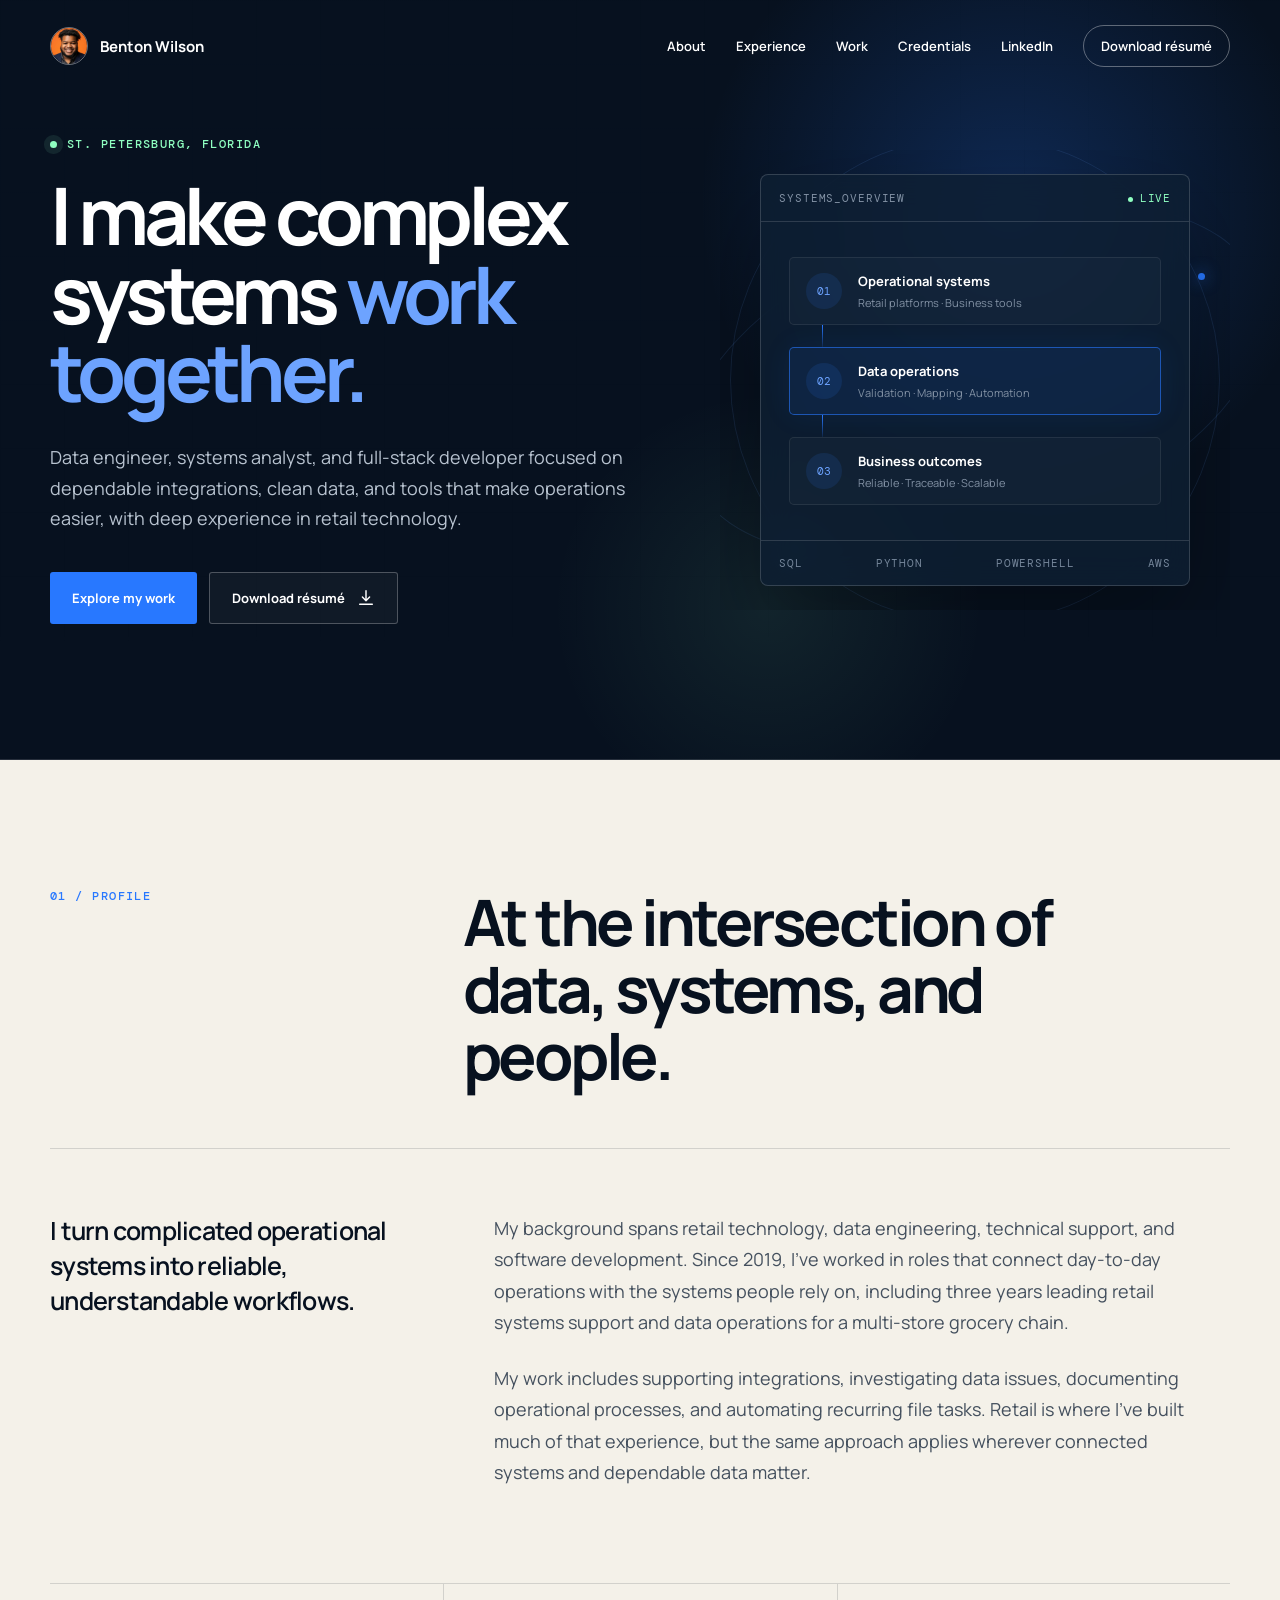
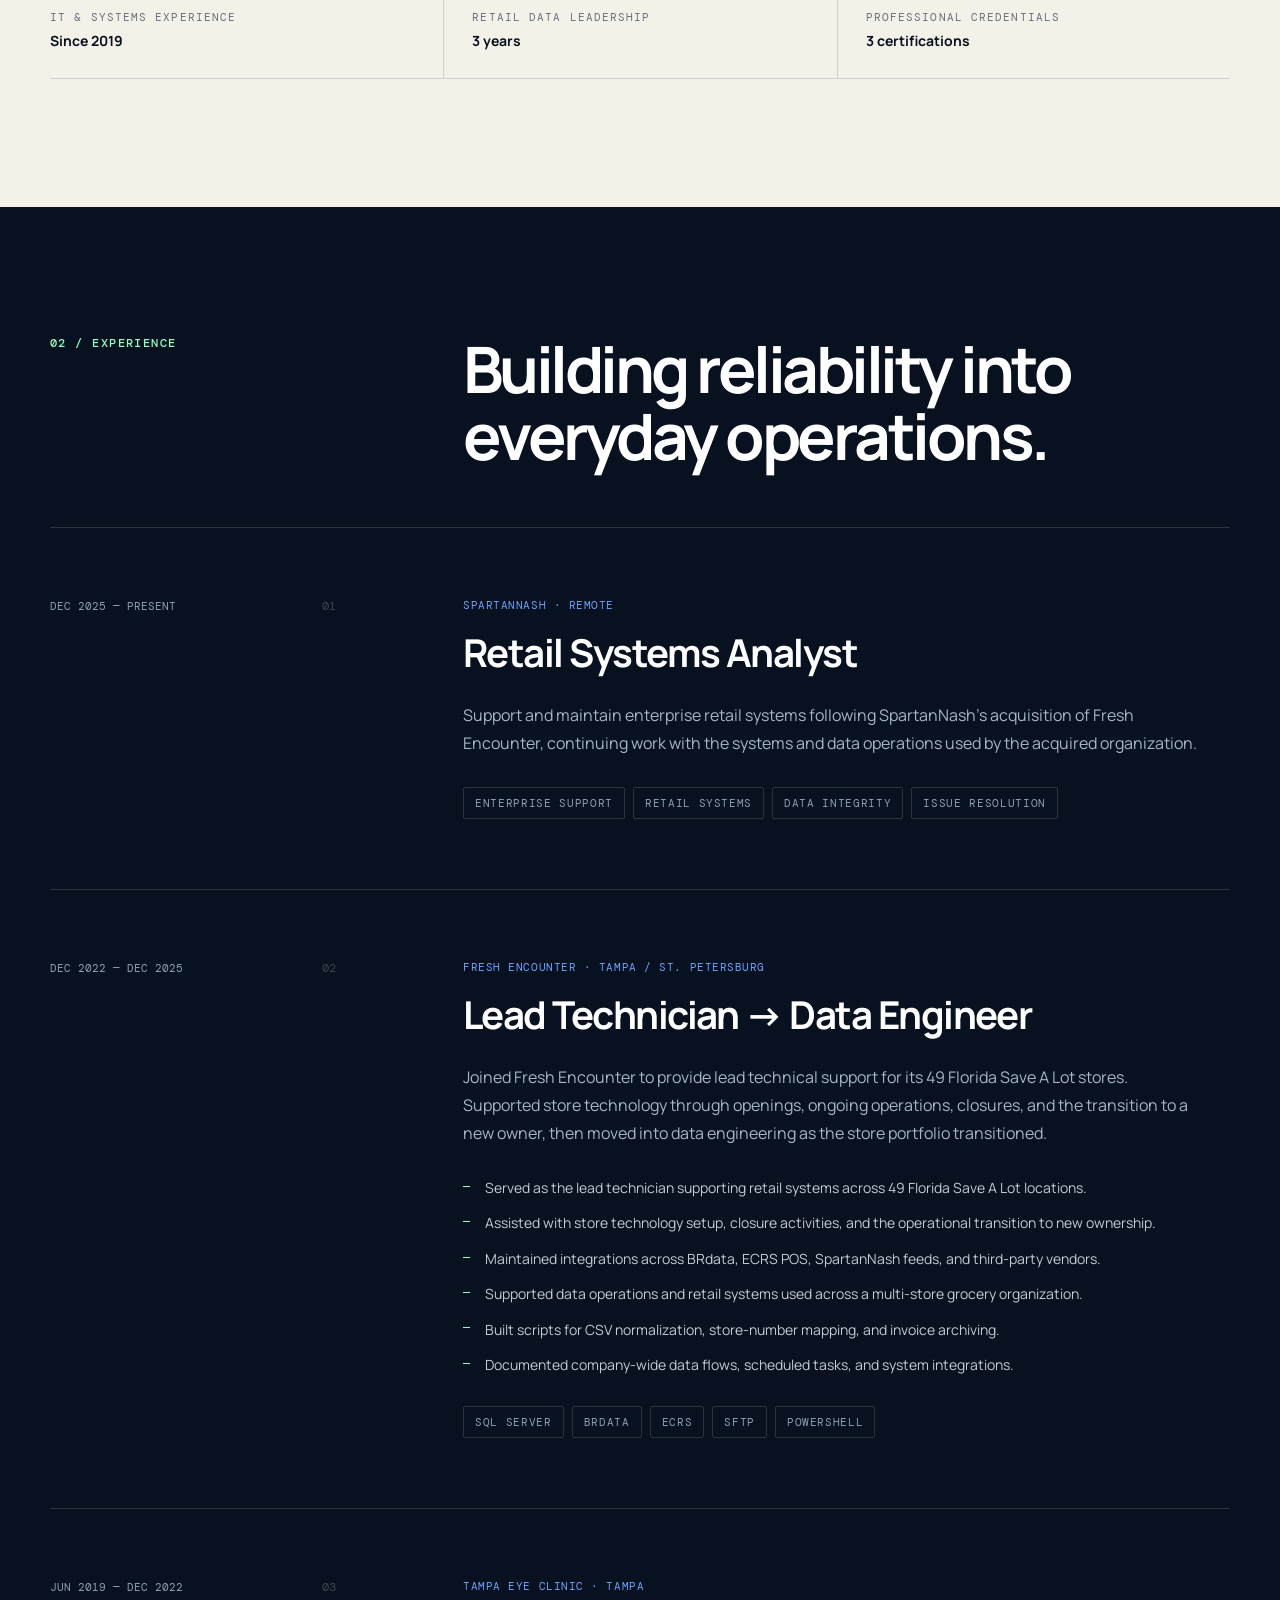
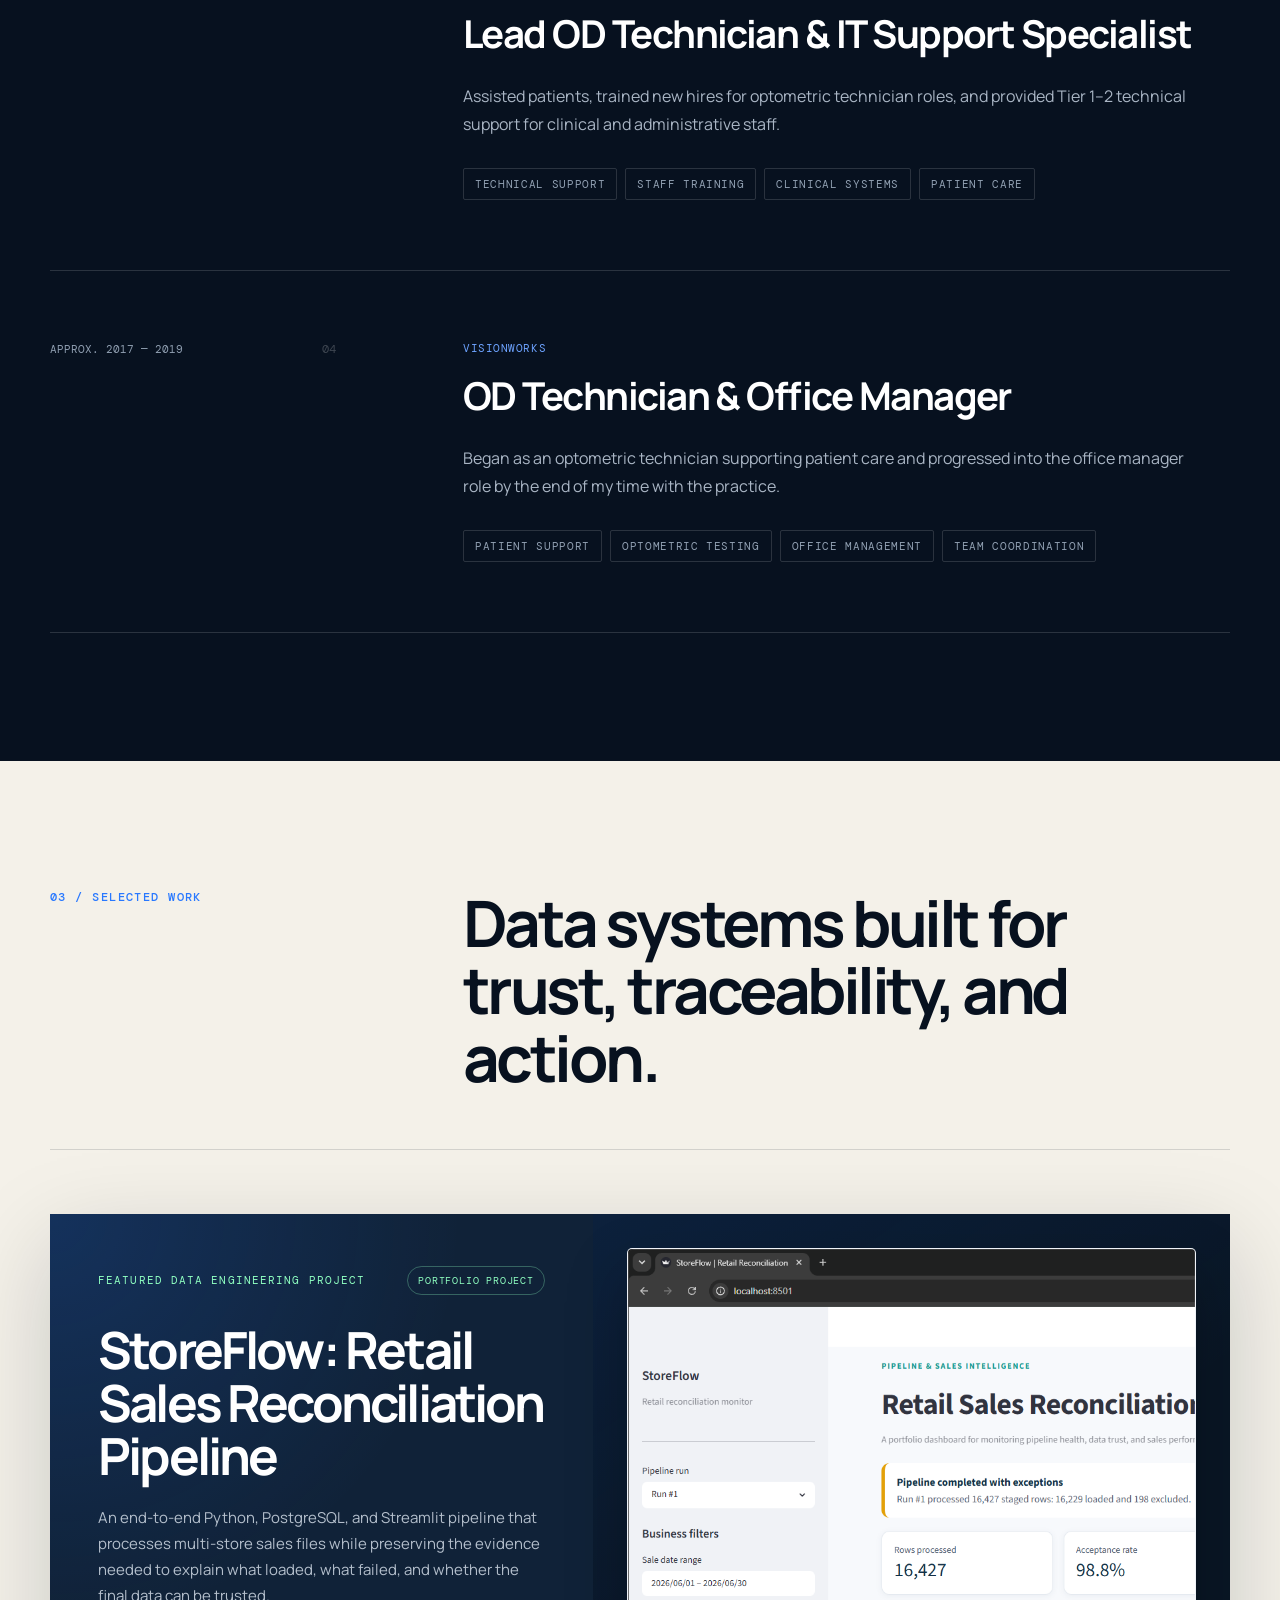
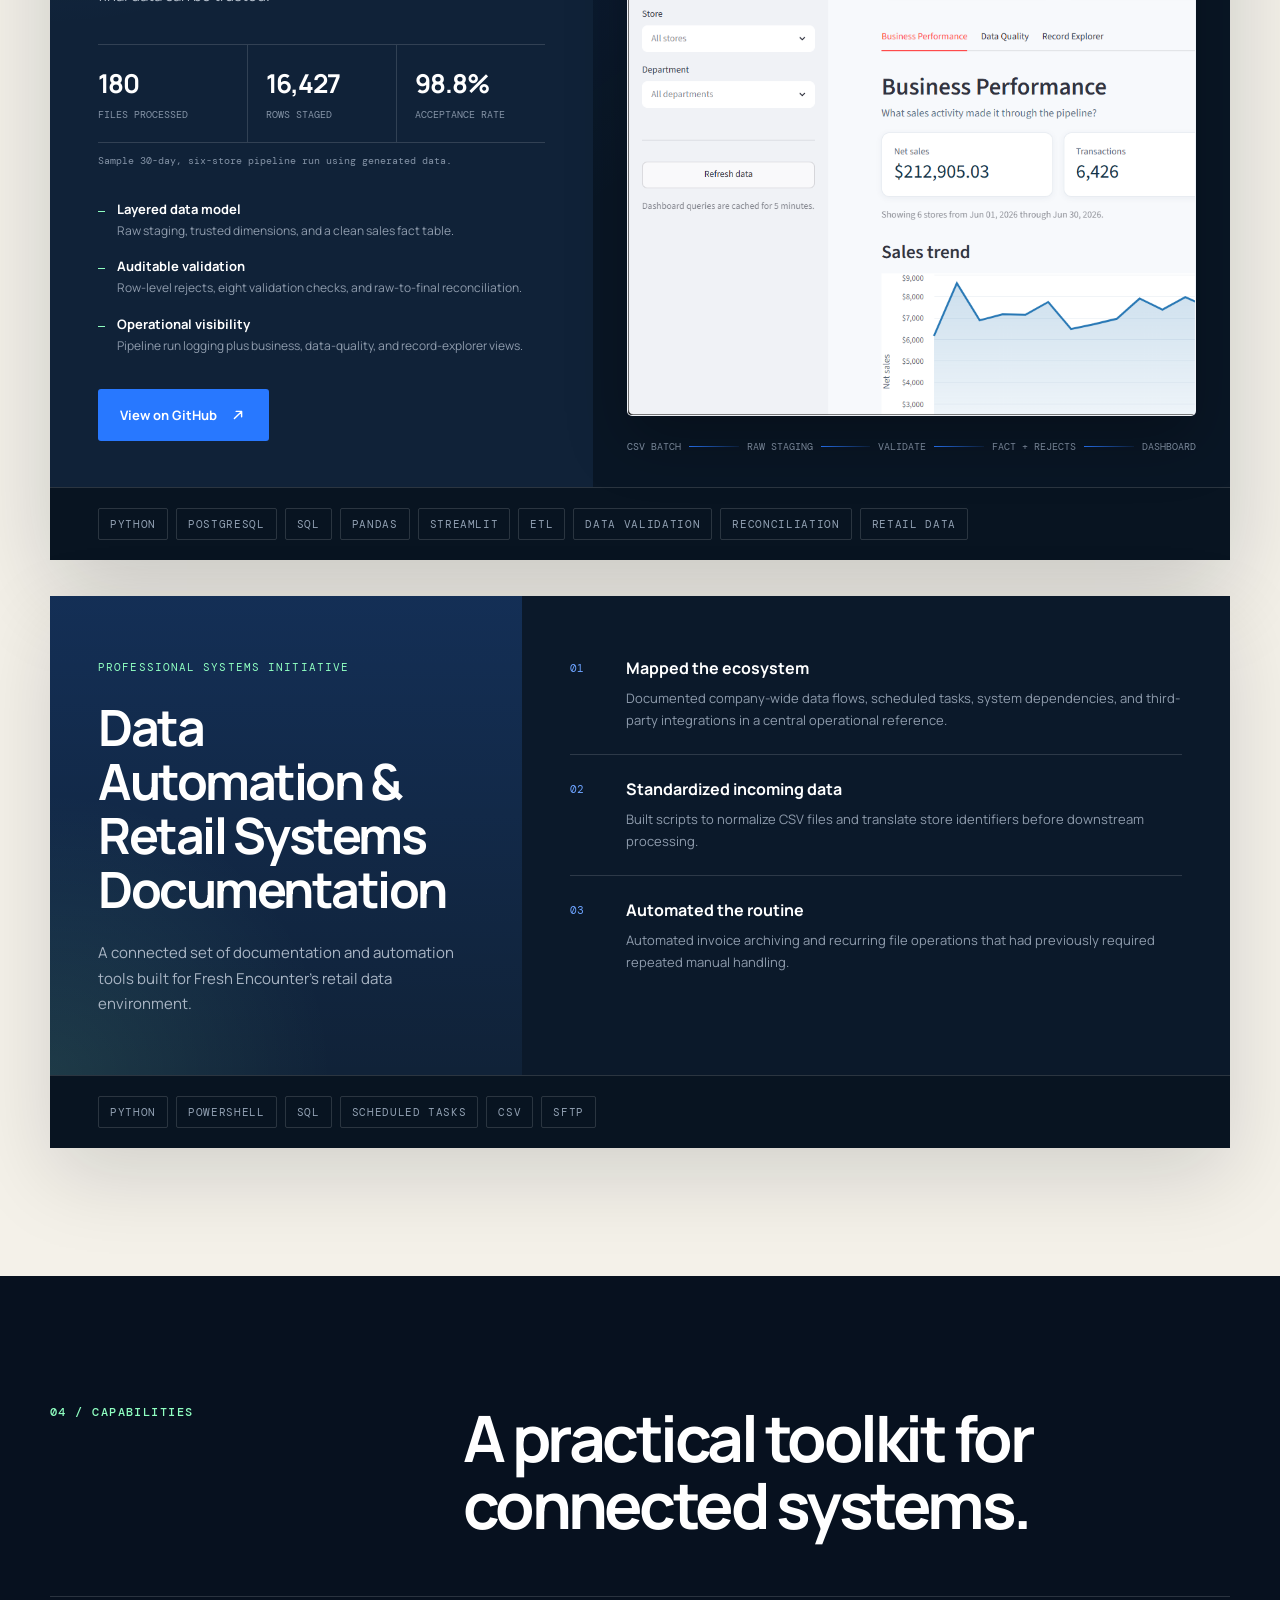
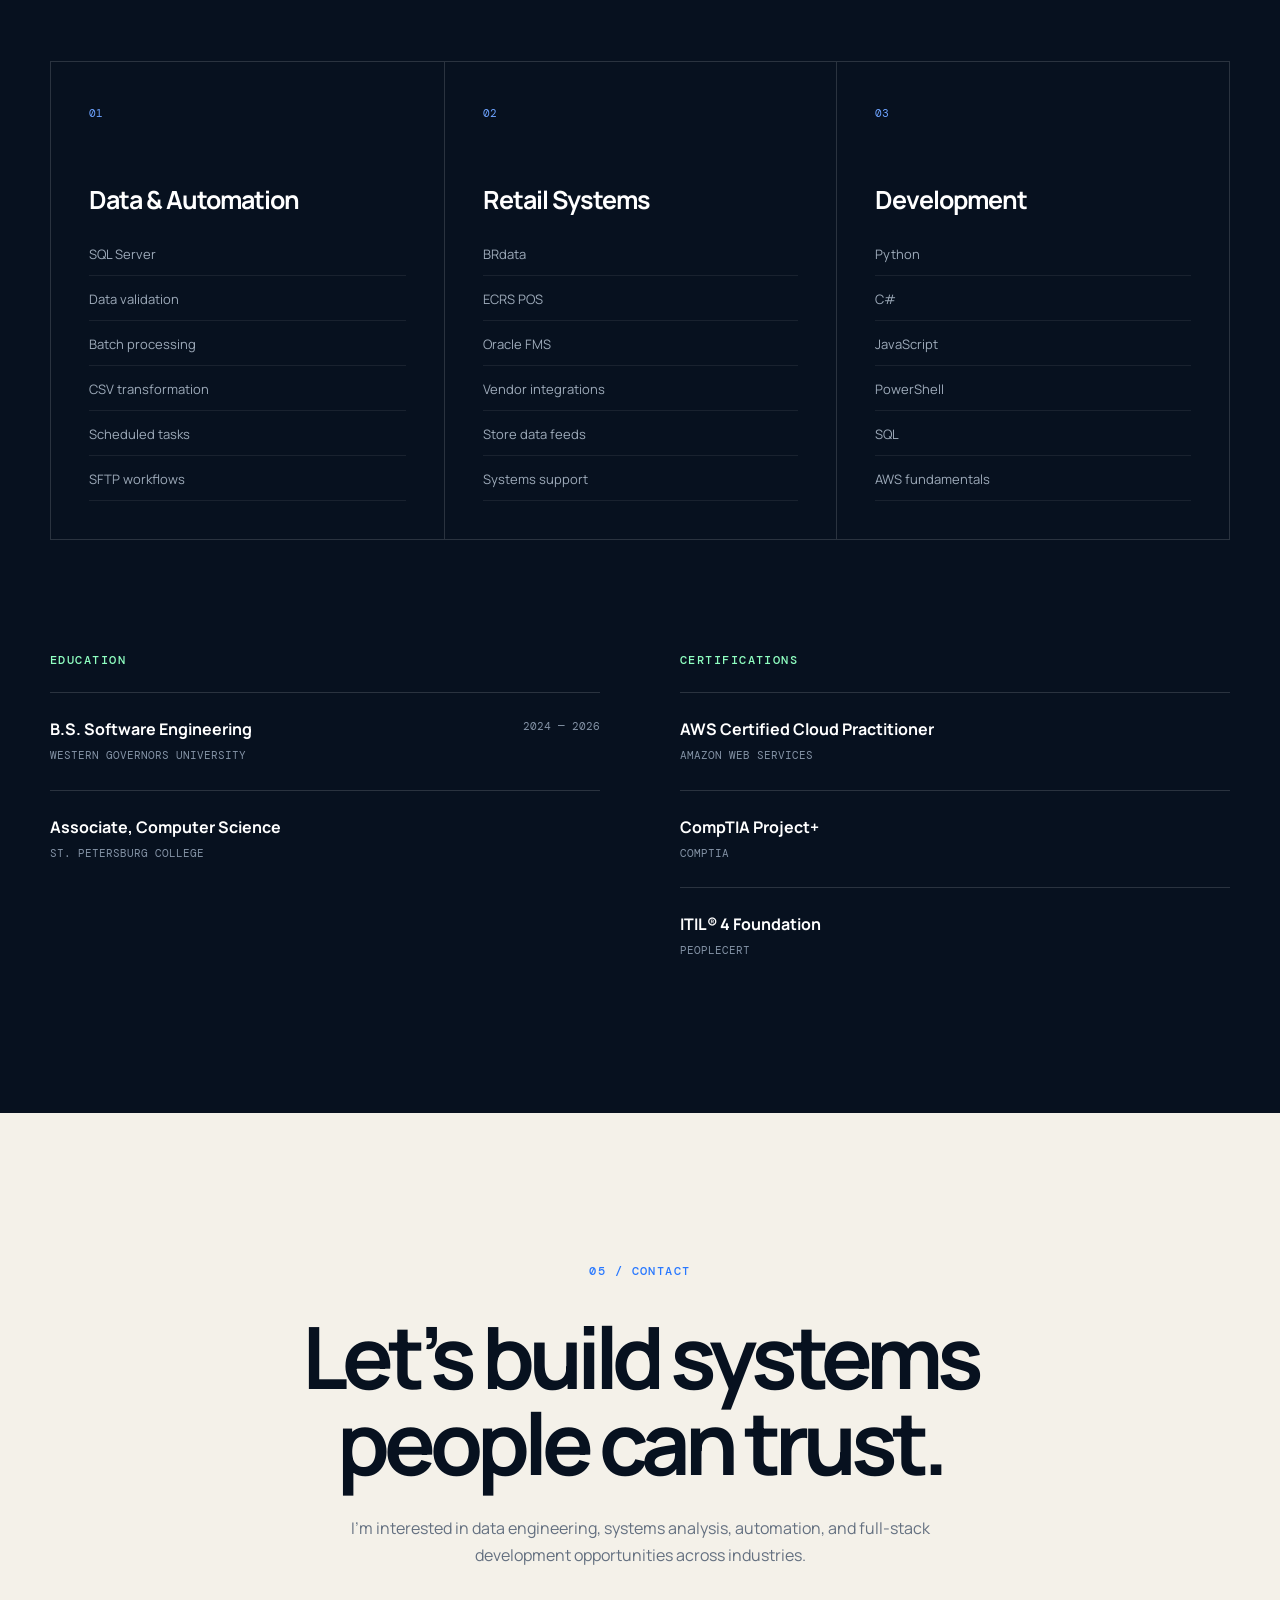
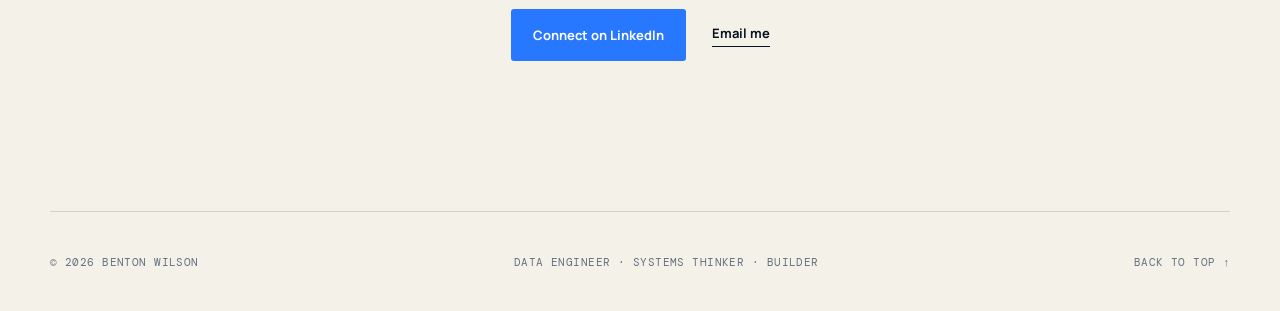
==== index.html @ f8eb8825 "Update professional experience details" ====
<!doctype html>
<html lang="en">
  <head>
    <meta charset="UTF-8" />
    <meta name="viewport" content="width=device-width, initial-scale=1.0" />
    <meta
      name="description"
      content="Benton Wilson is a data engineer, systems analyst, and full-stack developer who connects complex systems, data, and operations."
    />
    <meta name="author" content="Benton Wilson" />
    <meta name="robots" content="index, follow" />
    <meta name="theme-color" content="#07111f" />
    <meta property="og:type" content="website" />
    <meta property="og:locale" content="en_US" />
    <meta property="og:title" content="Benton Wilson | Data Engineer & Systems Analyst" />
    <meta
      property="og:description"
      content="Data engineer, systems analyst, and developer connecting complex systems, data, and operations."
    />
    <meta property="og:image" content="assets/benton-wilson-social-card.png" />
    <meta property="og:image:width" content="1200" />
    <meta property="og:image:height" content="630" />
    <meta property="og:image:alt" content="Benton Wilson, Data Engineer and Systems Analyst" />
    <meta name="twitter:card" content="summary_large_image" />
    <meta name="twitter:title" content="Benton Wilson | Data Engineer & Systems Analyst" />
    <meta
      name="twitter:description"
      content="I make complex systems work together through dependable integrations, clean data, and practical automation."
    />
    <meta name="twitter:image" content="assets/benton-wilson-social-card.png" />
    <title>Benton Wilson | Data Engineer & Systems Analyst</title>
    <link rel="icon" href="assets/favicon.svg" type="image/svg+xml" />
    <link rel="manifest" href="site.webmanifest" />
    <link rel="preconnect" href="https://fonts.googleapis.com" />
    <link rel="preconnect" href="https://fonts.gstatic.com" crossorigin />
    <link
      href="https://fonts.googleapis.com/css2?family=DM+Mono:wght@400;500&family=Manrope:wght@400;500;600;700;800&display=swap"
      rel="stylesheet"
    />
    <link rel="stylesheet" href="styles.css" />
    <script type="application/ld+json">
      {
        "@context": "https://schema.org",
        "@type": "Person",
        "name": "Benton Wilson",
        "jobTitle": "Data Engineer and Systems Analyst",
        "image": "assets/benton-wilson-profile.jpg",
        "address": {
          "@type": "PostalAddress",
          "addressLocality": "St. Petersburg",
          "addressRegion": "FL",
          "addressCountry": "US"
        },
        "alumniOf": [
          {
            "@type": "CollegeOrUniversity",
            "name": "Western Governors University"
          },
          {
            "@type": "CollegeOrUniversity",
            "name": "St. Petersburg College"
          }
        ],
        "sameAs": ["https://www.linkedin.com/in/benton-wilson/"],
        "knowsAbout": [
          "Data Engineering",
          "Systems Analysis",
          "SQL Server",
          "Python",
          "PowerShell",
          "Retail Systems",
          "Process Automation"
        ]
      }
    </script>
    <script src="script.js" defer></script>
  </head>
  <body>
    <a class="skip-link" href="#main-content">Skip to main content</a>
    <div class="page-grid" aria-hidden="true"></div>

    <header class="site-header">
      <div class="brand">
        <a
          class="profile-link"
          href="https://www.linkedin.com/in/benton-wilson/"
          target="_blank"
          rel="noopener noreferrer"
          aria-label="View Benton Wilson on LinkedIn"
        >
          <img
            class="brand-mark"
            src="assets/benton-wilson-profile.jpg"
            alt=""
            width="400"
            height="400"
          />
        </a>
        <a class="brand-name" href="#main-content">Benton Wilson</a>
      </div>

      <button class="menu-toggle" type="button" aria-expanded="false" aria-controls="primary-nav">
        <span class="sr-only">Toggle navigation</span>
        <span></span>
        <span></span>
      </button>

      <nav id="primary-nav" class="primary-nav" aria-label="Primary navigation">
        <a href="#about">About</a>
        <a href="#experience">Experience</a>
        <a href="#work">Work</a>
        <a href="#credentials">Credentials</a>
        <a
          href="https://www.linkedin.com/in/benton-wilson/"
          target="_blank"
          rel="noopener noreferrer"
        >
          LinkedIn
        </a>
        <a class="nav-cta" href="assets/Benton-Wilson-Resume-2026-clean.pdf" download>
          Download résumé
        </a>
      </nav>
    </header>

    <main id="main-content" tabindex="-1">
      <section class="hero section-shell">
        <div class="hero-copy reveal">
          <p class="eyebrow"><span class="status-dot"></span> St. Petersburg, Florida</p>
          <h1>I make complex systems <span>work together.</span></h1>
          <p class="hero-lead">
            Data engineer, systems analyst, and full-stack developer focused on dependable
            integrations, clean data, and tools that make operations easier, with deep
            experience in retail technology.
          </p>
          <div class="hero-actions">
            <a class="button button-primary" href="#experience">Explore my work</a>
            <a class="button button-secondary" href="assets/Benton-Wilson-Resume-2026-clean.pdf" download>
              <span>Download résumé</span>
              <svg viewBox="0 0 20 20" aria-hidden="true">
                <path d="M10 2v11m0 0 4-4m-4 4-4-4M3 17h14" />
              </svg>
            </a>
          </div>
        </div>

        <div class="hero-visual reveal" aria-label="A visual overview of Benton's work">
          <div class="system-card">
            <div class="system-card-header">
              <span>systems_overview</span>
              <span class="live-label">LIVE</span>
            </div>
            <div class="data-flow">
              <div class="flow-node">
                <span class="node-icon">01</span>
                <div>
                  <strong>Operational systems</strong>
                  <small>Retail platforms · Business tools</small>
                </div>
              </div>
              <span class="flow-line"></span>
              <div class="flow-node active">
                <span class="node-icon">02</span>
                <div>
                  <strong>Data operations</strong>
                  <small>Validation · Mapping · Automation</small>
                </div>
              </div>
              <span class="flow-line"></span>
              <div class="flow-node">
                <span class="node-icon">03</span>
                <div>
                  <strong>Business outcomes</strong>
                  <small>Reliable · Traceable · Scalable</small>
                </div>
              </div>
            </div>
            <div class="system-footer">
              <span>SQL</span><span>Python</span><span>PowerShell</span><span>AWS</span>
            </div>
          </div>
          <div class="orbit orbit-one"></div>
          <div class="orbit orbit-two"></div>
        </div>
      </section>

      <section id="about" class="about section-shell section-block">
        <div class="section-heading reveal">
          <p class="eyebrow">01 / Profile</p>
          <h2>At the intersection of data, systems, and people.</h2>
        </div>
        <div class="about-grid">
          <p class="about-lead reveal">
            I turn complicated operational systems into reliable, understandable workflows.
          </p>
          <div class="about-copy reveal">
            <p>
              My background spans retail technology, data engineering, technical support, and
              software development. Since 2019, I’ve worked in roles that connect day-to-day
              operations with the systems people rely on, including three years leading retail
              systems support and data operations for a multi-store grocery chain.
            </p>
            <p>
              My work includes supporting integrations, investigating data issues, documenting
              operational processes, and automating recurring file tasks. Retail is where I’ve
              built much of that experience, but the same approach applies wherever connected
              systems and dependable data matter.
            </p>
          </div>
        </div>
        <div class="profile-strip profile-metrics reveal" aria-label="Professional scope">
          <div><span>IT & systems experience</span><strong>Since 2019</strong></div>
          <div><span>Retail data leadership</span><strong>3 years</strong></div>
          <div><span>Professional credentials</span><strong>3 certifications</strong></div>
        </div>
      </section>

      <section id="experience" class="experience section-block">
        <div class="section-shell">
          <div class="section-heading reveal">
            <p class="eyebrow">02 / Experience</p>
            <h2>Building reliability into everyday operations.</h2>
          </div>

          <div class="timeline">
            <article class="timeline-item reveal">
              <div class="timeline-meta">
                <span class="timeline-date">Dec 2025 — Present</span>
                <span class="timeline-number">01</span>
              </div>
              <div class="timeline-content">
                <p class="company">SpartanNash · Remote</p>
                <h3>Retail Systems Analyst</h3>
                <p>
                  Support and maintain enterprise retail systems following SpartanNash’s
                  acquisition of Fresh Encounter, continuing work with the systems and data
                  operations used by the acquired organization.
                </p>
                <ul class="tag-list" aria-label="Role focus areas">
                  <li>Enterprise support</li>
                  <li>Retail systems</li>
                  <li>Data integrity</li>
                  <li>Issue resolution</li>
                </ul>
              </div>
            </article>

            <article class="timeline-item reveal">
              <div class="timeline-meta">
                <span class="timeline-date">Dec 2022 — Dec 2025</span>
                <span class="timeline-number">02</span>
              </div>
              <div class="timeline-content">
                <p class="company">Fresh Encounter · Tampa / St. Petersburg</p>
                <h3>Lead Technician → Data Engineer</h3>
                <p>
                  Joined Fresh Encounter to provide lead technical support for its 49
                  Florida Save A Lot stores. Supported store technology through openings,
                  ongoing operations, closures, and the transition to a new owner, then moved
                  into data engineering as the store portfolio transitioned.
                </p>
                <ul class="impact-list">
                  <li>Served as the lead technician supporting retail systems across 49 Florida Save A Lot locations.</li>
                  <li>Assisted with store technology setup, closure activities, and the operational transition to new ownership.</li>
                  <li>Maintained integrations across BRdata, ECRS POS, SpartanNash feeds, and third-party vendors.</li>
                  <li>Supported data operations and retail systems used across a multi-store grocery organization.</li>
                  <li>Built scripts for CSV normalization, store-number mapping, and invoice archiving.</li>
                  <li>Documented company-wide data flows, scheduled tasks, and system integrations.</li>
                </ul>
                <ul class="tag-list" aria-label="Role technologies">
                  <li>SQL Server</li>
                  <li>BRdata</li>
                  <li>ECRS</li>
                  <li>SFTP</li>
                  <li>PowerShell</li>
                </ul>
              </div>
            </article>

            <article class="timeline-item reveal">
              <div class="timeline-meta">
                <span class="timeline-date">Jun 2019 — Dec 2022</span>
                <span class="timeline-number">03</span>
              </div>
              <div class="timeline-content">
                <p class="company">Tampa Eye Clinic · Tampa</p>
                <h3>Lead OD Technician & IT Support Specialist</h3>
                <p>
                  Assisted patients, trained new hires for optometric technician roles, and
                  provided Tier 1–2 technical support for clinical and administrative staff.
                </p>
                <ul class="tag-list" aria-label="Role focus areas">
                  <li>Technical support</li>
                  <li>Staff training</li>
                  <li>Clinical systems</li>
                  <li>Patient care</li>
                </ul>
              </div>
            </article>

            <article class="timeline-item reveal">
              <div class="timeline-meta">
                <span class="timeline-date">Approx. 2017 — 2019</span>
                <span class="timeline-number">04</span>
              </div>
              <div class="timeline-content">
                <p class="company">Visionworks</p>
                <h3>OD Technician & Office Manager</h3>
                <p>
                  Began as an optometric technician supporting patient care and progressed into
                  the office manager role by the end of my time with the practice.
                </p>
                <ul class="tag-list" aria-label="Role focus areas">
                  <li>Patient support</li>
                  <li>Optometric testing</li>
                  <li>Office management</li>
                  <li>Team coordination</li>
                </ul>
              </div>
            </article>
          </div>
        </div>
      </section>

      <section id="work" class="work section-shell section-block">
        <div class="section-heading reveal">
          <p class="eyebrow">03 / Selected Work</p>
          <h2>Data systems built for trust, traceability, and action.</h2>
        </div>

        <article class="featured-project reveal">
          <div class="featured-project-copy">
            <div class="project-label-row">
              <span class="project-kicker">Featured data engineering project</span>
              <span class="project-status">Portfolio project</span>
            </div>
            <h3>StoreFlow: Retail Sales Reconciliation Pipeline</h3>
            <p class="featured-project-lead">
              An end-to-end Python, PostgreSQL, and Streamlit pipeline that processes
              multi-store sales files while preserving the evidence needed to explain what
              loaded, what failed, and whether the final data can be trusted.
            </p>

            <div class="project-metrics" aria-label="StoreFlow sample 30-day pipeline run">
              <div>
                <strong>180</strong>
                <span>Files processed</span>
              </div>
              <div>
                <strong>16,427</strong>
                <span>Rows staged</span>
              </div>
              <div>
                <strong>98.8%</strong>
                <span>Acceptance rate</span>
              </div>
            </div>
            <p class="metric-note">Sample 30-day, six-store pipeline run using generated data.</p>

            <ul class="featured-project-points">
              <li>
                <strong>Layered data model</strong>
                <span>Raw staging, trusted dimensions, and a clean sales fact table.</span>
              </li>
              <li>
                <strong>Auditable validation</strong>
                <span>Row-level rejects, eight validation checks, and raw-to-final reconciliation.</span>
              </li>
              <li>
                <strong>Operational visibility</strong>
                <span>Pipeline run logging plus business, data-quality, and record-explorer views.</span>
              </li>
            </ul>

            <div class="project-actions">
              <a
                class="button button-primary"
                href="https://github.com/byntobox/storeflow-retail-reconciliation"
                target="_blank"
                rel="noopener noreferrer"
              >
                View on GitHub
                <svg viewBox="0 0 20 20" aria-hidden="true">
                  <path d="M6 14 14 6m0 0H8m6 0v6" />
                </svg>
              </a>
            </div>
          </div>

          <div class="featured-project-visual">
            <a
              class="project-image-link"
              href="https://github.com/byntobox/storeflow-retail-reconciliation"
              target="_blank"
              rel="noopener noreferrer"
              aria-label="View the StoreFlow project repository on GitHub"
            >
              <img
                src="assets/storeflow-dashboard-overview.png"
                alt="StoreFlow dashboard showing pipeline status, processed rows, acceptance rate, validation checks, and business performance"
                width="1550"
                height="1152"
                loading="lazy"
              />
            </a>
            <div class="pipeline-flow" aria-label="StoreFlow pipeline architecture">
              <span>CSV batch</span>
              <i aria-hidden="true"></i>
              <span>Raw staging</span>
              <i aria-hidden="true"></i>
              <span>Validate</span>
              <i aria-hidden="true"></i>
              <span>Fact + rejects</span>
              <i aria-hidden="true"></i>
              <span>Dashboard</span>
            </div>
          </div>

          <div class="project-stack featured-project-stack" aria-label="StoreFlow technologies">
            <span>Python</span>
            <span>PostgreSQL</span>
            <span>SQL</span>
            <span>pandas</span>
            <span>Streamlit</span>
            <span>ETL</span>
            <span>Data Validation</span>
            <span>Reconciliation</span>
            <span>Retail Data</span>
          </div>
        </article>

        <article class="project-card reveal">
          <div class="project-intro">
            <span class="project-kicker">Professional systems initiative</span>
            <h3>Data Automation & Retail Systems Documentation</h3>
            <p>
              A connected set of documentation and automation tools built for Fresh Encounter’s
              retail data environment.
            </p>
          </div>
          <div class="project-details">
            <div class="project-detail">
              <span>01</span>
              <div>
                <h4>Mapped the ecosystem</h4>
                <p>
                  Documented company-wide data flows, scheduled tasks, system dependencies, and
                  third-party integrations in a central operational reference.
                </p>
              </div>
            </div>
            <div class="project-detail">
              <span>02</span>
              <div>
                <h4>Standardized incoming data</h4>
                <p>
                  Built scripts to normalize CSV files and translate store identifiers before
                  downstream processing.
                </p>
              </div>
            </div>
            <div class="project-detail">
              <span>03</span>
              <div>
                <h4>Automated the routine</h4>
                <p>
                  Automated invoice archiving and recurring file operations that had previously
                  required repeated manual handling.
                </p>
              </div>
            </div>
          </div>
          <div class="project-stack">
            <span>Python</span>
            <span>PowerShell</span>
            <span>SQL</span>
            <span>Scheduled Tasks</span>
            <span>CSV</span>
            <span>SFTP</span>
          </div>
        </article>
      </section>

      <section id="credentials" class="credentials section-block">
        <div class="section-shell">
          <div class="section-heading reveal">
            <p class="eyebrow">04 / Capabilities</p>
            <h2>A practical toolkit for connected systems.</h2>
          </div>

          <div class="skill-grid">
            <article class="skill-card reveal">
              <span class="skill-index">01</span>
              <h3>Data & Automation</h3>
              <ul>
                <li>SQL Server</li>
                <li>Data validation</li>
                <li>Batch processing</li>
                <li>CSV transformation</li>
                <li>Scheduled tasks</li>
                <li>SFTP workflows</li>
              </ul>
            </article>
            <article class="skill-card reveal">
              <span class="skill-index">02</span>
              <h3>Retail Systems</h3>
              <ul>
                <li>BRdata</li>
                <li>ECRS POS</li>
                <li>Oracle FMS</li>
                <li>Vendor integrations</li>
                <li>Store data feeds</li>
                <li>Systems support</li>
              </ul>
            </article>
            <article class="skill-card reveal">
              <span class="skill-index">03</span>
              <h3>Development</h3>
              <ul>
                <li>Python</li>
                <li>C#</li>
                <li>JavaScript</li>
                <li>PowerShell</li>
                <li>SQL</li>
                <li>AWS fundamentals</li>
              </ul>
            </article>
          </div>

          <div class="education-cert-grid">
            <div class="credential-group reveal">
              <p class="eyebrow">Education</p>
              <article class="credential-row">
                <div>
                  <h3>B.S. Software Engineering</h3>
                  <p>Western Governors University</p>
                </div>
                <span>2024 — 2026</span>
              </article>
              <article class="credential-row">
                <div>
                  <h3>Associate, Computer Science</h3>
                  <p>St. Petersburg College</p>
                </div>
              </article>
            </div>

            <div class="credential-group reveal">
              <p class="eyebrow">Certifications</p>
              <article class="credential-row">
                <div><h3>AWS Certified Cloud Practitioner</h3><p>Amazon Web Services</p></div>
              </article>
              <article class="credential-row">
                <div><h3>CompTIA Project+</h3><p>CompTIA</p></div>
              </article>
              <article class="credential-row">
                <div><h3>ITIL® 4 Foundation</h3><p>PeopleCert</p></div>
              </article>
            </div>
          </div>
        </div>
      </section>

      <section id="contact" class="contact section-shell section-block reveal">
        <p class="eyebrow">05 / Contact</p>
        <h2>Let’s build systems people can trust.</h2>
        <p>
          I’m interested in data engineering, systems analysis, automation, and full-stack
          development opportunities across industries.
        </p>
        <div class="contact-actions">
          <a
            class="button button-primary"
            href="https://www.linkedin.com/in/benton-wilson/"
            target="_blank"
            rel="noopener noreferrer"
          >
            Connect on LinkedIn
          </a>
          <a class="text-link" id="contact-email" href="#contact" rel="nofollow">Email me</a>
        </div>
      </section>
    </main>

    <footer class="site-footer section-shell">
      <p>© <span id="year"></span> Benton Wilson</p>
      <p>Data engineer · Systems thinker · Builder</p>
      <a href="#main-content">Back to top ↑</a>
    </footer>
  </body>
</html>
---- styles.css ----
:root {
  --ink: #07111f;
  --ink-soft: #102238;
  --paper: #f4f1e9;
  --paper-deep: #e9e4d9;
  --blue: #2878ff;
  --blue-light: #6da3ff;
  --mint: #8fffc1;
  --white: #ffffff;
  --muted: #647080;
  --line: rgba(7, 17, 31, 0.14);
  --line-dark: rgba(255, 255, 255, 0.14);
  --font-sans: "Manrope", Arial, sans-serif;
  --font-mono: "DM Mono", Consolas, monospace;
  --max-width: 1180px;
}

* {
  box-sizing: border-box;
}

html {
  scroll-behavior: smooth;
  scroll-padding-top: 24px;
}

body {
  margin: 0;
  overflow-x: clip;
  color: var(--ink);
  background: var(--paper);
  font-family: var(--font-sans);
  -webkit-font-smoothing: antialiased;
}

body.menu-open {
  overflow: hidden;
}

a {
  color: inherit;
  text-decoration: none;
}

button,
a {
  -webkit-tap-highlight-color: transparent;
}

:focus-visible {
  outline: 3px solid var(--mint);
  outline-offset: 4px;
}

.skip-link {
  position: fixed;
  top: 12px;
  left: 12px;
  z-index: 100;
  padding: 12px 16px;
  border-radius: 3px;
  color: var(--ink);
  background: var(--mint);
  font-size: 14px;
  font-weight: 800;
  transform: translateY(-150%);
  transition: transform 160ms ease;
}

.skip-link:focus {
  transform: translateY(0);
}

.sr-only {
  position: absolute;
  width: 1px;
  height: 1px;
  padding: 0;
  margin: -1px;
  overflow: hidden;
  clip: rect(0, 0, 0, 0);
  white-space: nowrap;
  border: 0;
}

.page-grid {
  position: fixed;
  inset: 0;
  z-index: -1;
  pointer-events: none;
  background-image:
    linear-gradient(rgba(7, 17, 31, 0.035) 1px, transparent 1px),
    linear-gradient(90deg, rgba(7, 17, 31, 0.035) 1px, transparent 1px);
  background-size: 64px 64px;
  mask-image: linear-gradient(to bottom, black, transparent 75%);
}

.section-shell {
  width: min(calc(100% - 48px), var(--max-width));
  margin-inline: auto;
}

.section-block {
  padding-block: 128px;
}

.site-header {
  position: absolute;
  top: 0;
  left: 50%;
  z-index: 20;
  display: flex;
  width: min(calc(100% - 48px), var(--max-width));
  min-height: 92px;
  align-items: center;
  justify-content: space-between;
  transform: translateX(-50%);
  color: var(--white);
}

.brand {
  display: inline-flex;
  align-items: center;
  gap: 12px;
  font-weight: 700;
}

.profile-link {
  display: block;
  flex: 0 0 auto;
  border-radius: 50%;
}

.brand-mark {
  display: block;
  width: 38px;
  height: 38px;
  border: 1px solid rgba(255, 255, 255, 0.4);
  border-radius: 50%;
  object-fit: cover;
  object-position: center 32%;
  transition: border-color 180ms ease, transform 180ms ease;
}

.profile-link:hover .brand-mark,
.profile-link:focus-visible .brand-mark {
  border-color: var(--blue-light);
  transform: scale(1.06);
}

.brand-name {
  font-size: 15px;
}

.primary-nav {
  display: flex;
  align-items: center;
  gap: 30px;
  font-size: 13px;
  font-weight: 600;
}

.primary-nav a {
  transition: color 180ms ease;
}

.primary-nav a:hover {
  color: var(--blue-light);
}

.primary-nav .nav-cta {
  padding: 11px 17px;
  border: 1px solid rgba(255, 255, 255, 0.35);
  border-radius: 999px;
}

.menu-toggle {
  display: none;
  border: 0;
  background: transparent;
}

.hero {
  position: relative;
  display: grid;
  min-height: 760px;
  grid-template-columns: 1.08fr 0.92fr;
  align-items: center;
  gap: 72px;
  color: var(--white);
}

.hero::before {
  position: absolute;
  top: 0;
  left: 50%;
  z-index: -2;
  width: 100vw;
  height: 100%;
  content: "";
  background:
    radial-gradient(circle at 79% 27%, rgba(40, 120, 255, 0.23), transparent 27%),
    radial-gradient(circle at 60% 80%, rgba(143, 255, 193, 0.08), transparent 22%),
    var(--ink);
  transform: translateX(-50%);
}

.hero::after {
  position: absolute;
  bottom: 0;
  left: 50%;
  z-index: -1;
  width: 100vw;
  height: 1px;
  content: "";
  background: rgba(255, 255, 255, 0.13);
  transform: translateX(-50%);
}

.eyebrow {
  margin: 0 0 24px;
  color: var(--blue);
  font-family: var(--font-mono);
  font-size: 12px;
  font-weight: 500;
  letter-spacing: 0.12em;
  text-transform: uppercase;
}

.hero .eyebrow {
  display: flex;
  align-items: center;
  gap: 10px;
  color: var(--mint);
}

.status-dot {
  width: 7px;
  height: 7px;
  border-radius: 50%;
  background: var(--mint);
  box-shadow: 0 0 0 6px rgba(143, 255, 193, 0.09);
}

.hero h1 {
  max-width: 690px;
  margin: 0;
  font-size: clamp(54px, 6.2vw, 88px);
  font-weight: 700;
  letter-spacing: -0.065em;
  line-height: 0.99;
}

.hero h1 span {
  color: var(--blue-light);
}

.hero-lead {
  max-width: 650px;
  margin: 30px 0 0;
  color: #b8c3d0;
  font-size: 18px;
  line-height: 1.7;
}

.hero-actions {
  display: flex;
  flex-wrap: wrap;
  gap: 12px;
  margin-top: 38px;
}

.button {
  display: inline-flex;
  min-height: 52px;
  align-items: center;
  justify-content: center;
  gap: 12px;
  padding: 0 22px;
  border-radius: 3px;
  font-size: 13px;
  font-weight: 700;
  transition: transform 180ms ease, background 180ms ease, color 180ms ease;
}

.button:hover {
  transform: translateY(-2px);
}

.button-primary {
  color: var(--white);
  background: var(--blue);
}

.button-primary:hover {
  background: #1268f6;
}

.button-secondary {
  border: 1px solid rgba(255, 255, 255, 0.25);
  color: var(--white);
  background: rgba(255, 255, 255, 0.04);
}

.button-secondary:hover {
  background: rgba(255, 255, 255, 0.1);
}

.button svg {
  width: 18px;
  fill: none;
  stroke: currentColor;
  stroke-linecap: round;
  stroke-linejoin: round;
  stroke-width: 1.6;
}

.hero-visual {
  position: relative;
  display: grid;
  overflow: hidden;
  min-height: 460px;
  place-items: center;
}

.system-card {
  position: relative;
  z-index: 2;
  width: min(100%, 430px);
  overflow: hidden;
  border: 1px solid rgba(255, 255, 255, 0.16);
  border-radius: 8px;
  background: rgba(14, 31, 51, 0.82);
  box-shadow: 0 40px 100px rgba(0, 0, 0, 0.32);
  backdrop-filter: blur(16px);
}

.system-card-header,
.system-footer {
  display: flex;
  align-items: center;
  font-family: var(--font-mono);
  font-size: 11px;
  letter-spacing: 0.08em;
  text-transform: uppercase;
}

.system-card-header {
  justify-content: space-between;
  padding: 16px 18px;
  border-bottom: 1px solid var(--line-dark);
  color: #8291a4;
}

.live-label {
  color: var(--mint);
}

.live-label::before {
  display: inline-block;
  width: 5px;
  height: 5px;
  margin-right: 7px;
  border-radius: 50%;
  content: "";
  background: var(--mint);
}

.data-flow {
  padding: 35px 28px;
}

.flow-node {
  display: flex;
  align-items: center;
  gap: 16px;
  padding: 14px 16px;
  border: 1px solid rgba(255, 255, 255, 0.08);
  border-radius: 5px;
  background: rgba(255, 255, 255, 0.025);
}

.flow-node.active {
  border-color: rgba(40, 120, 255, 0.6);
  background: rgba(40, 120, 255, 0.09);
  box-shadow: 0 0 30px rgba(40, 120, 255, 0.08);
}

.node-icon {
  display: grid;
  width: 36px;
  height: 36px;
  flex: 0 0 36px;
  place-items: center;
  border-radius: 50%;
  color: var(--blue-light);
  background: rgba(40, 120, 255, 0.12);
  font-family: var(--font-mono);
  font-size: 11px;
}

.flow-node strong,
.flow-node small {
  display: block;
}

.flow-node strong {
  margin-bottom: 5px;
  font-size: 13px;
}

.flow-node small {
  color: #8291a4;
  font-size: 11px;
}

.flow-line {
  display: block;
  width: 1px;
  height: 22px;
  margin-left: 33px;
  background: linear-gradient(var(--blue), rgba(40, 120, 255, 0.1));
}

.system-footer {
  justify-content: space-between;
  padding: 15px 18px;
  border-top: 1px solid var(--line-dark);
  color: #75869a;
}

.orbit {
  position: absolute;
  border: 1px solid rgba(109, 163, 255, 0.12);
  border-radius: 50%;
}

.orbit::after {
  position: absolute;
  width: 7px;
  height: 7px;
  border-radius: 50%;
  content: "";
  background: var(--blue);
  box-shadow: 0 0 16px var(--blue);
}

.orbit-one {
  width: 490px;
  height: 490px;
  animation: spin 22s linear infinite;
}

.orbit-one::after {
  top: 28%;
  right: 3%;
}

.orbit-two {
  width: 600px;
  height: 320px;
  transform: rotate(-18deg);
  animation: pulse 5s ease-in-out infinite;
}

.orbit-two::after {
  bottom: 16%;
  left: 12%;
}

@keyframes spin {
  to { transform: rotate(360deg); }
}

@keyframes pulse {
  0%, 100% { opacity: 0.35; }
  50% { opacity: 1; }
}

.section-heading {
  display: grid;
  grid-template-columns: 0.7fr 1.3fr;
  align-items: start;
  padding-bottom: 58px;
  border-bottom: 1px solid var(--line);
}

.section-heading h2 {
  max-width: 720px;
  margin: 0;
  font-size: clamp(38px, 5vw, 64px);
  letter-spacing: -0.055em;
  line-height: 1.05;
}

.about-grid {
  display: grid;
  grid-template-columns: 0.7fr 1.3fr;
  gap: 48px;
  padding-top: 64px;
}

.about-lead {
  max-width: 390px;
  margin: 0;
  font-size: 25px;
  font-weight: 600;
  letter-spacing: -0.03em;
  line-height: 1.4;
}

.about-copy {
  max-width: 720px;
}

.about-copy p {
  margin: 0 0 24px;
  color: #44505e;
  font-size: 18px;
  line-height: 1.75;
}

.profile-strip {
  display: grid;
  grid-template-columns: repeat(3, 1fr);
  margin-top: 70px;
  border-block: 1px solid var(--line);
}

.profile-strip div {
  padding: 26px 24px 28px 0;
}

.profile-strip div + div {
  padding-left: 28px;
  border-left: 1px solid var(--line);
}

.profile-strip span,
.profile-strip strong {
  display: block;
}

.profile-strip span {
  margin-bottom: 7px;
  color: var(--muted);
  font-family: var(--font-mono);
  font-size: 11px;
  letter-spacing: 0.1em;
  text-transform: uppercase;
}

.profile-strip strong {
  font-size: 14px;
}

.experience,
.credentials {
  color: var(--white);
  background: var(--ink);
}

.experience .section-heading,
.credentials .section-heading {
  border-color: var(--line-dark);
}

.experience .section-heading .eyebrow,
.credentials .section-heading .eyebrow {
  color: var(--mint);
}

.timeline {
  border-bottom: 1px solid var(--line-dark);
}

.timeline-item {
  display: grid;
  grid-template-columns: 0.7fr 1.3fr;
  padding-block: 70px;
  border-bottom: 1px solid var(--line-dark);
}

.timeline-item:last-child {
  border-bottom: 0;
}

.timeline-meta {
  display: flex;
  max-width: 330px;
  justify-content: space-between;
  padding-right: 44px;
}

.timeline-date {
  color: #91a0b2;
  font-family: var(--font-mono);
  font-size: 11px;
  line-height: 1.6;
  text-transform: uppercase;
}

.timeline-number {
  color: rgba(255, 255, 255, 0.22);
  font-family: var(--font-mono);
  font-size: 12px;
}

.timeline-content {
  max-width: 740px;
}

.company {
  margin: 0 0 14px;
  color: var(--blue-light);
  font-family: var(--font-mono);
  font-size: 11px;
  letter-spacing: 0.05em;
  text-transform: uppercase;
}

.timeline-content h3 {
  margin: 0 0 22px;
  font-size: clamp(28px, 3vw, 40px);
  letter-spacing: -0.04em;
}

.timeline-content > p:not(.company) {
  margin: 0;
  color: #a9b5c4;
  font-size: 16px;
  line-height: 1.75;
}

.impact-list {
  display: grid;
  gap: 13px;
  margin: 30px 0 0;
  padding: 0;
  color: #c3cbd5;
  font-size: 14px;
  line-height: 1.6;
  list-style: none;
}

.impact-list li {
  position: relative;
  padding-left: 22px;
}

.impact-list li::before {
  position: absolute;
  top: 0.64em;
  left: 0;
  width: 7px;
  height: 1px;
  content: "";
  background: var(--mint);
}

.tag-list {
  display: flex;
  flex-wrap: wrap;
  gap: 8px;
  margin: 30px 0 0;
  padding: 0;
  list-style: none;
}

.tag-list li,
.project-stack span {
  padding: 8px 11px;
  border: 1px solid rgba(255, 255, 255, 0.14);
  border-radius: 2px;
  color: #91a0b2;
  font-family: var(--font-mono);
  font-size: 11px;
  letter-spacing: 0.06em;
  text-transform: uppercase;
}

.project-card {
  display: grid;
  grid-template-columns: 0.8fr 1.2fr;
  margin-top: 36px;
  overflow: hidden;
  color: var(--white);
  background: var(--ink-soft);
  box-shadow: 0 28px 80px rgba(7, 17, 31, 0.14);
}

.featured-project {
  display: grid;
  grid-template-columns: 0.92fr 1.08fr;
  margin-top: 64px;
  overflow: hidden;
  color: var(--white);
  background: var(--ink);
  box-shadow: 0 30px 90px rgba(7, 17, 31, 0.18);
}

.featured-project-copy {
  padding: 52px 48px 46px;
  background:
    radial-gradient(circle at 0 0, rgba(40, 120, 255, 0.18), transparent 40%),
    var(--ink-soft);
}

.project-label-row {
  display: flex;
  flex-wrap: wrap;
  align-items: center;
  justify-content: space-between;
  gap: 12px;
}

.project-status {
  padding: 7px 10px;
  border: 1px solid rgba(143, 255, 193, 0.3);
  border-radius: 999px;
  color: var(--mint);
  font-family: var(--font-mono);
  font-size: 10px;
  letter-spacing: 0.08em;
  text-transform: uppercase;
}

.featured-project h3 {
  margin: 28px 0 22px;
  font-size: clamp(34px, 4vw, 54px);
  letter-spacing: -0.055em;
  line-height: 1.04;
}

.featured-project-lead {
  margin: 0;
  color: #b4bfcc;
  font-size: 15px;
  line-height: 1.75;
}

.project-metrics {
  display: grid;
  grid-template-columns: repeat(3, 1fr);
  margin-top: 34px;
  border-block: 1px solid var(--line-dark);
}

.project-metrics div {
  padding: 20px 16px 20px 0;
}

.project-metrics div + div {
  padding-left: 18px;
  border-left: 1px solid var(--line-dark);
}

.project-metrics strong,
.project-metrics span {
  display: block;
}

.project-metrics strong {
  margin-bottom: 6px;
  color: var(--white);
  font-size: 26px;
  letter-spacing: -0.04em;
}

.project-metrics span,
.metric-note {
  color: #8493a6;
  font-family: var(--font-mono);
  font-size: 10px;
  line-height: 1.5;
  text-transform: uppercase;
}

.metric-note {
  margin: 10px 0 0;
  text-transform: none;
}

.featured-project-points {
  display: grid;
  gap: 17px;
  margin: 32px 0 0;
  padding: 0;
  list-style: none;
}

.featured-project-points li {
  position: relative;
  padding-left: 19px;
}

.featured-project-points li::before {
  position: absolute;
  top: 0.7em;
  left: 0;
  width: 7px;
  height: 1px;
  content: "";
  background: var(--mint);
}

.featured-project-points strong,
.featured-project-points span {
  display: block;
}

.featured-project-points strong {
  margin-bottom: 4px;
  font-size: 13px;
}

.featured-project-points span {
  color: #8f9cad;
  font-size: 12px;
  line-height: 1.55;
}

.project-actions {
  margin-top: 34px;
}

.project-actions .button {
  width: fit-content;
}

.featured-project-visual {
  display: flex;
  min-width: 0;
  flex-direction: column;
  padding: 34px;
  background:
    linear-gradient(145deg, rgba(40, 120, 255, 0.11), transparent 45%),
    #091625;
}

.project-image-link {
  position: relative;
  display: block;
  min-height: 0;
  flex: 1;
  overflow: hidden;
  border: 1px solid rgba(255, 255, 255, 0.14);
  border-radius: 5px;
  background: #edf1f7;
  box-shadow: 0 25px 60px rgba(0, 0, 0, 0.26);
}

.project-image-link::after {
  position: absolute;
  inset: 0;
  content: "";
  box-shadow: inset 0 0 0 1px rgba(255, 255, 255, 0.08);
  pointer-events: none;
}

.project-image-link img {
  display: block;
  width: 100%;
  height: 100%;
  object-fit: cover;
  object-position: left top;
  transition: transform 350ms ease;
}

.project-image-link:hover img {
  transform: scale(1.015);
}

.pipeline-flow {
  display: flex;
  align-items: center;
  justify-content: space-between;
  gap: 8px;
  margin-top: 24px;
  color: #8392a5;
  font-family: var(--font-mono);
  font-size: 10px;
  text-align: center;
  text-transform: uppercase;
}

.pipeline-flow i {
  height: 1px;
  flex: 1;
  background: linear-gradient(90deg, var(--blue), rgba(40, 120, 255, 0.12));
}

.featured-project-stack {
  grid-column: 1 / -1;
}

.project-intro {
  padding: 58px 48px;
  background:
    linear-gradient(rgba(40, 120, 255, 0.15), transparent),
    radial-gradient(circle at 0 100%, rgba(143, 255, 193, 0.11), transparent 42%);
}

.project-kicker {
  color: var(--mint);
  font-family: var(--font-mono);
  font-size: 11px;
  letter-spacing: 0.1em;
  text-transform: uppercase;
}

.project-intro h3 {
  margin: 24px 0;
  font-size: clamp(32px, 4vw, 50px);
  letter-spacing: -0.05em;
  line-height: 1.08;
}

.project-intro p {
  margin: 0;
  color: #a9b5c4;
  font-size: 15px;
  line-height: 1.7;
}

.project-details {
  padding: 38px 48px;
  background: #0b192a;
}

.project-detail {
  display: grid;
  grid-template-columns: 42px 1fr;
  gap: 14px;
  padding-block: 23px;
  border-bottom: 1px solid var(--line-dark);
}

.project-detail:last-child {
  border-bottom: 0;
}

.project-detail > span {
  padding-top: 4px;
  color: var(--blue-light);
  font-family: var(--font-mono);
  font-size: 11px;
}

.project-detail h4 {
  margin: 0 0 9px;
  font-size: 16px;
}

.project-detail p {
  margin: 0;
  color: #8f9cad;
  font-size: 13px;
  line-height: 1.65;
}

.project-stack {
  display: flex;
  grid-column: 1 / -1;
  flex-wrap: wrap;
  gap: 8px;
  padding: 20px 48px;
  border-top: 1px solid var(--line-dark);
  background: #081421;
}

.skill-grid {
  display: grid;
  grid-template-columns: repeat(3, 1fr);
  margin-top: 64px;
  border: 1px solid var(--line-dark);
}

.skill-card {
  position: relative;
  min-height: 400px;
  padding: 38px;
}

.skill-card + .skill-card {
  border-left: 1px solid var(--line-dark);
}

.skill-index {
  color: var(--blue-light);
  font-family: var(--font-mono);
  font-size: 11px;
}

.skill-card h3 {
  margin: 60px 0 28px;
  font-size: 25px;
  letter-spacing: -0.04em;
}

.skill-card ul {
  display: grid;
  gap: 14px;
  margin: 0;
  padding: 0;
  color: #9eabba;
  font-size: 13px;
  list-style: none;
}

.skill-card li {
  padding-bottom: 12px;
  border-bottom: 1px solid rgba(255, 255, 255, 0.07);
}

.education-cert-grid {
  display: grid;
  grid-template-columns: 1fr 1fr;
  gap: 80px;
  margin-top: 112px;
}

.credential-group .eyebrow {
  color: var(--mint);
}

.credential-row {
  display: flex;
  align-items: flex-start;
  justify-content: space-between;
  gap: 24px;
  padding-block: 25px;
  border-top: 1px solid var(--line-dark);
}

.credential-row h3 {
  margin: 0 0 7px;
  font-size: 16px;
}

.credential-row p,
.credential-row > span {
  margin: 0;
  color: #8493a6;
  font-family: var(--font-mono);
  font-size: 11px;
  line-height: 1.6;
  text-transform: uppercase;
}

.contact {
  padding-block: 150px;
  text-align: center;
}

.contact .eyebrow {
  margin-bottom: 34px;
}

.contact h2 {
  max-width: 830px;
  margin: 0 auto;
  font-size: clamp(48px, 7vw, 86px);
  letter-spacing: -0.07em;
  line-height: 1;
}

.contact > p:not(.eyebrow) {
  max-width: 580px;
  margin: 30px auto 0;
  color: var(--muted);
  font-size: 16px;
  line-height: 1.7;
}

.contact-actions {
  display: flex;
  flex-wrap: wrap;
  align-items: center;
  justify-content: center;
  gap: 26px;
  margin-top: 40px;
}

.text-link {
  padding-bottom: 4px;
  border-bottom: 1px solid var(--ink);
  font-size: 13px;
  font-weight: 700;
}

.site-footer {
  display: flex;
  min-height: 100px;
  align-items: center;
  justify-content: space-between;
  border-top: 1px solid var(--line);
  color: var(--muted);
  font-family: var(--font-mono);
  font-size: 11px;
  letter-spacing: 0.04em;
  text-transform: uppercase;
}

.reveal {
  opacity: 0;
  transform: translateY(24px);
  transition: opacity 700ms ease, transform 700ms ease;
}

.reveal.visible {
  opacity: 1;
  transform: translateY(0);
}

@media (max-width: 900px) {
  .section-block {
    padding-block: 96px;
  }

  .menu-toggle {
    position: relative;
    z-index: 22;
    display: grid;
    width: 40px;
    height: 40px;
    place-content: center;
    gap: 6px;
    cursor: pointer;
  }

  .menu-toggle span:not(.sr-only) {
    display: block;
    width: 22px;
    height: 1px;
    background: var(--white);
    transition: transform 180ms ease;
  }

  .menu-toggle[aria-expanded="true"] span:nth-last-child(2) {
    transform: translateY(3.5px) rotate(45deg);
  }

  .menu-toggle[aria-expanded="true"] span:last-child {
    transform: translateY(-3.5px) rotate(-45deg);
  }

  .primary-nav {
    position: fixed;
    inset: 0;
    z-index: 21;
    display: flex;
    visibility: hidden;
    flex-direction: column;
    align-items: flex-start;
    justify-content: center;
    gap: 28px;
    padding: 48px;
    opacity: 0;
    color: var(--white);
    background: var(--ink);
    font-size: 28px;
    transition: opacity 180ms ease, visibility 180ms ease;
  }

  .primary-nav.open {
    visibility: visible;
    opacity: 1;
  }

  .primary-nav .nav-cta {
    font-size: 15px;
  }

  .hero {
    min-height: auto;
    grid-template-columns: 1fr;
    gap: 40px;
    padding-top: 160px;
    padding-bottom: 90px;
  }

  .hero-copy {
    max-width: 760px;
  }

  .hero-visual {
    min-height: 400px;
  }

  .orbit-two {
    width: 100%;
  }

  .section-heading,
  .about-grid,
  .timeline-item {
    grid-template-columns: 1fr;
  }

  .section-heading {
    gap: 10px;
  }

  .about-grid {
    gap: 32px;
  }

  .timeline-item {
    gap: 30px;
  }

  .timeline-meta {
    max-width: none;
  }

  .project-card {
    grid-template-columns: 1fr;
  }

  .featured-project {
    grid-template-columns: 1fr;
  }

  .featured-project-visual {
    min-height: 520px;
  }

  .featured-project-stack {
    grid-column: auto;
  }

  .skill-card {
    padding: 30px 24px;
  }
}

@media (max-width: 680px) {
  .section-shell,
  .site-header {
    width: min(calc(100% - 32px), var(--max-width));
  }

  .section-block {
    padding-block: 78px;
  }

  .brand-name {
    display: none;
  }

  .hero {
    padding-top: 135px;
    padding-bottom: 75px;
  }

  .hero h1 {
    font-size: clamp(46px, 14vw, 66px);
  }

  .hero-lead {
    font-size: 16px;
  }

  .hero-actions {
    align-items: stretch;
    flex-direction: column;
  }

  .button {
    width: 100%;
  }

  .hero-visual {
    min-height: 330px;
  }

  .system-card {
    width: 100%;
  }

  .data-flow {
    padding: 24px 18px;
  }

  .orbit-one {
    width: 360px;
    height: 360px;
  }

  .section-heading {
    padding-bottom: 38px;
  }

  .section-heading h2 {
    font-size: 39px;
  }

  .about-grid {
    padding-top: 40px;
  }

  .profile-strip {
    grid-template-columns: 1fr;
    margin-top: 45px;
  }

  .profile-strip div + div {
    padding-left: 0;
    border-top: 1px solid var(--line);
    border-left: 0;
  }

  .timeline-item {
    padding-block: 50px;
  }

  .timeline-content h3 {
    font-size: 30px;
  }

  .project-card {
    margin-top: 44px;
  }

  .featured-project {
    margin-top: 44px;
  }

  .featured-project-copy {
    padding: 38px 25px;
  }

  .featured-project-visual {
    min-height: 390px;
    padding: 25px;
  }

  .project-metrics {
    grid-template-columns: 1fr;
  }

  .project-metrics div {
    padding: 17px 0;
  }

  .project-metrics div + div {
    padding-left: 0;
    border-top: 1px solid var(--line-dark);
    border-left: 0;
  }

  .pipeline-flow {
    flex-wrap: wrap;
    justify-content: flex-start;
  }

  .pipeline-flow i {
    min-width: 20px;
    flex: 0 1 28px;
  }

  .project-intro,
  .project-details {
    padding: 38px 25px;
  }

  .project-stack {
    padding: 18px 25px;
  }

  .skill-grid {
    grid-template-columns: 1fr;
  }

  .skill-card {
    min-height: auto;
  }

  .skill-card + .skill-card {
    border-top: 1px solid var(--line-dark);
    border-left: 0;
  }

  .skill-card h3 {
    margin-top: 35px;
  }

  .education-cert-grid {
    grid-template-columns: 1fr;
    gap: 65px;
    margin-top: 78px;
  }

  .contact {
    padding-block: 100px;
  }

  .contact h2 {
    font-size: 50px;
  }

  .site-footer {
    align-items: flex-start;
    flex-direction: column;
    justify-content: center;
    gap: 8px;
    padding-block: 28px;
  }

  .site-footer p {
    margin: 0;
  }
}

@media (prefers-reduced-motion: reduce) {
  html {
    scroll-behavior: auto;
  }

  *,
  *::before,
  *::after {
    animation-duration: 0.01ms !important;
    animation-iteration-count: 1 !important;
    scroll-behavior: auto !important;
    transition-duration: 0.01ms !important;
  }

  .reveal {
    opacity: 1;
    transform: none;
  }
}
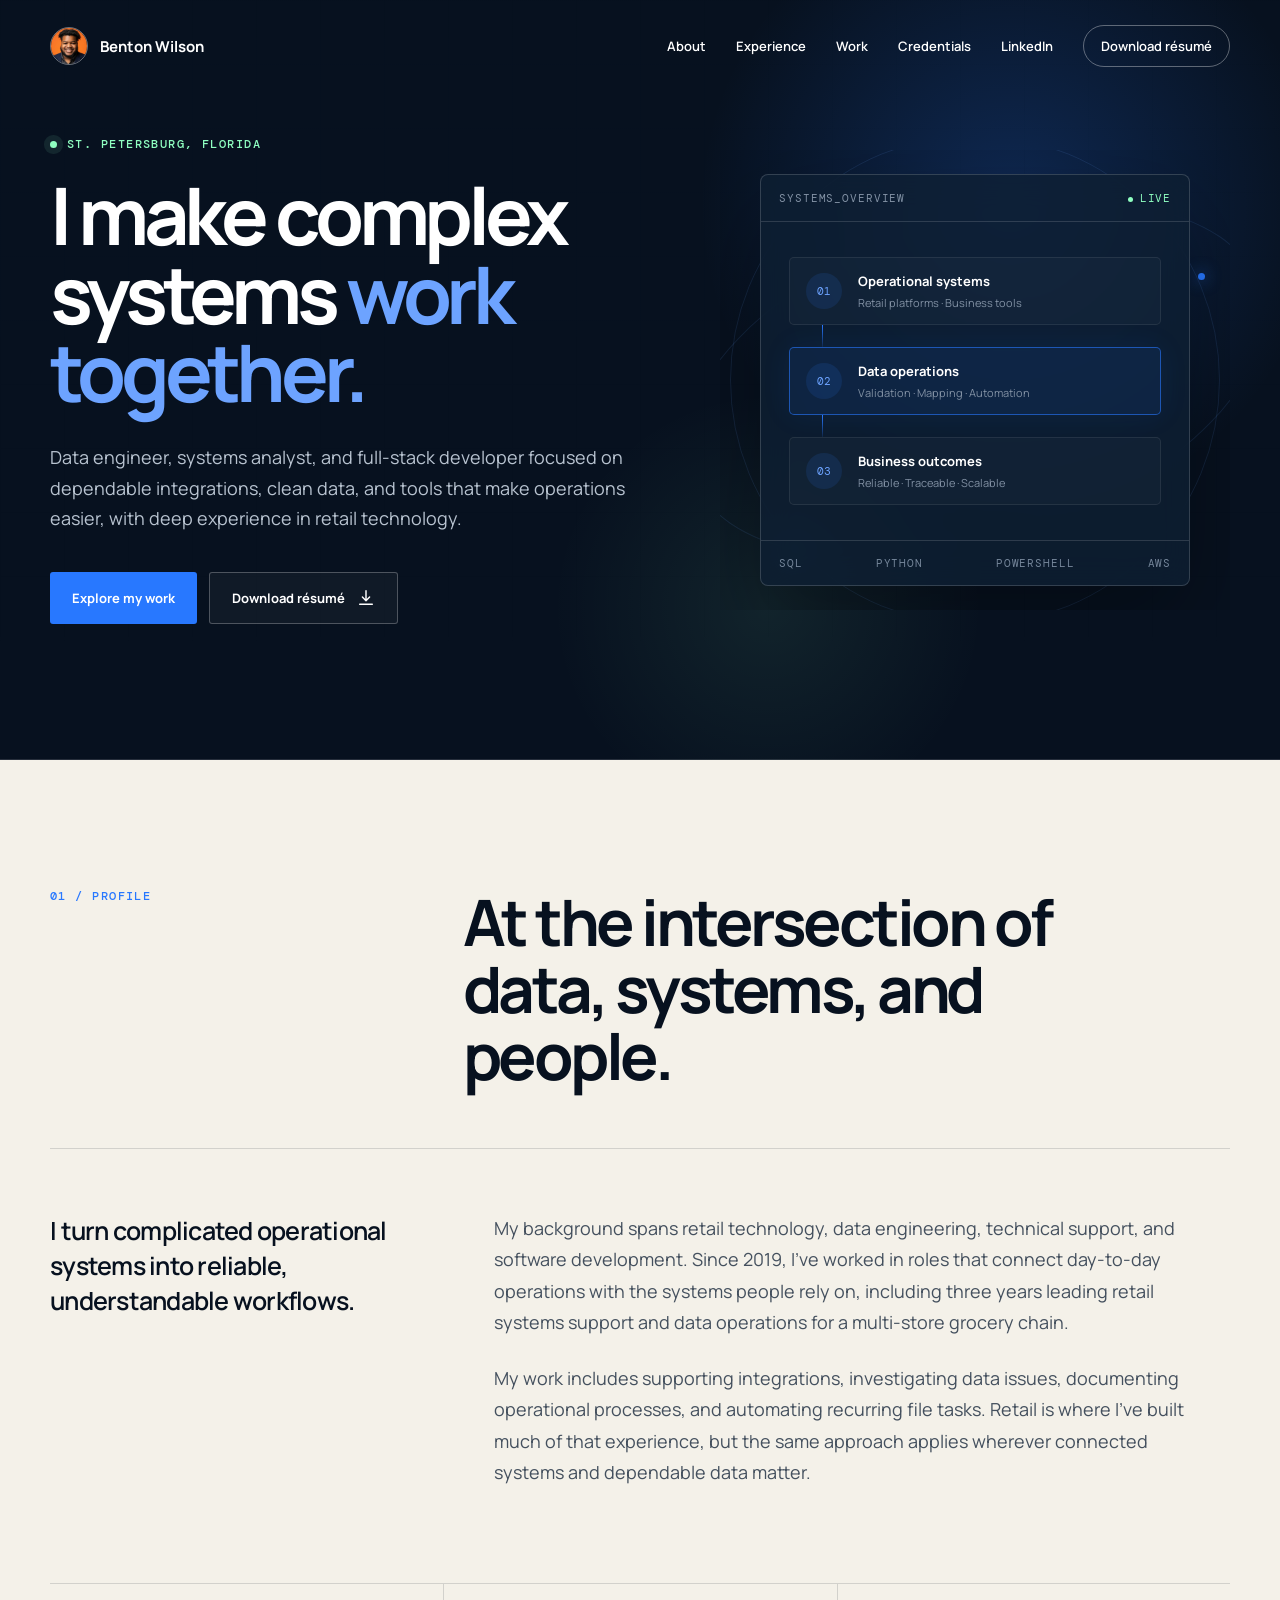
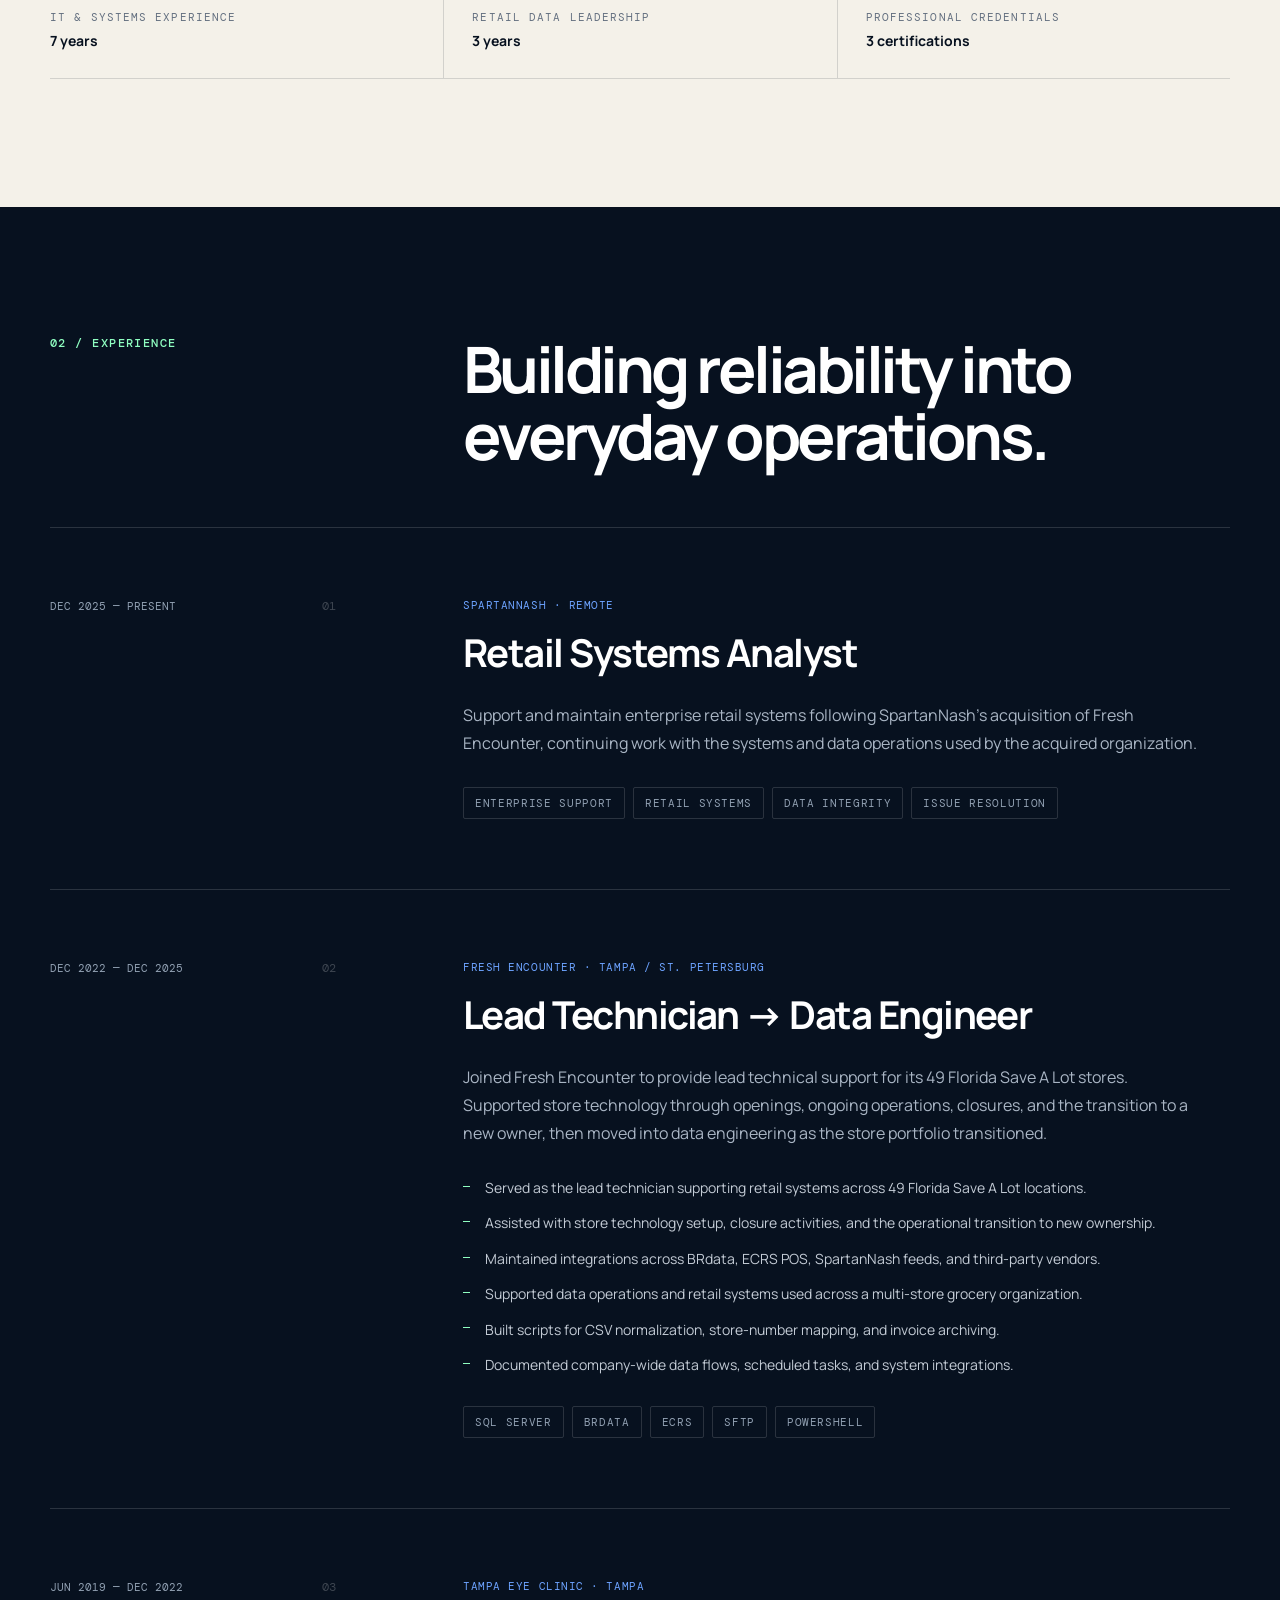
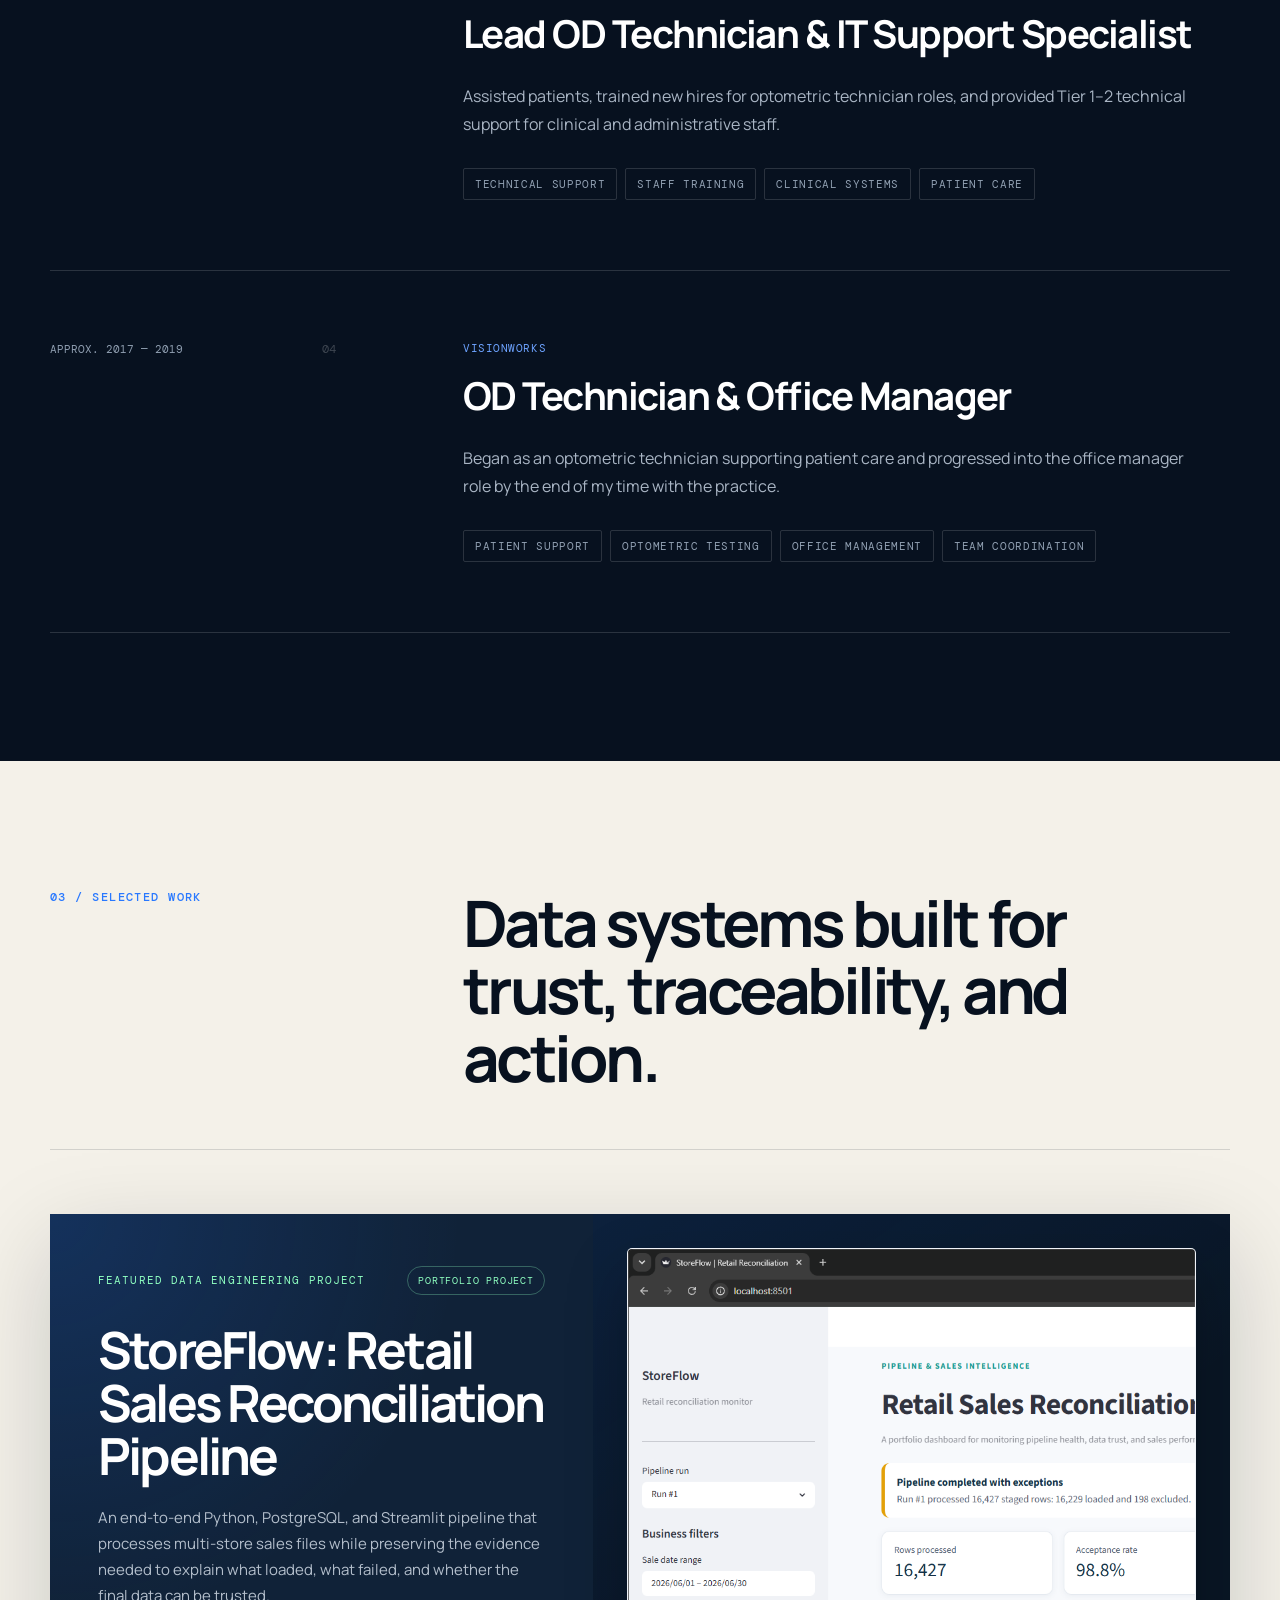
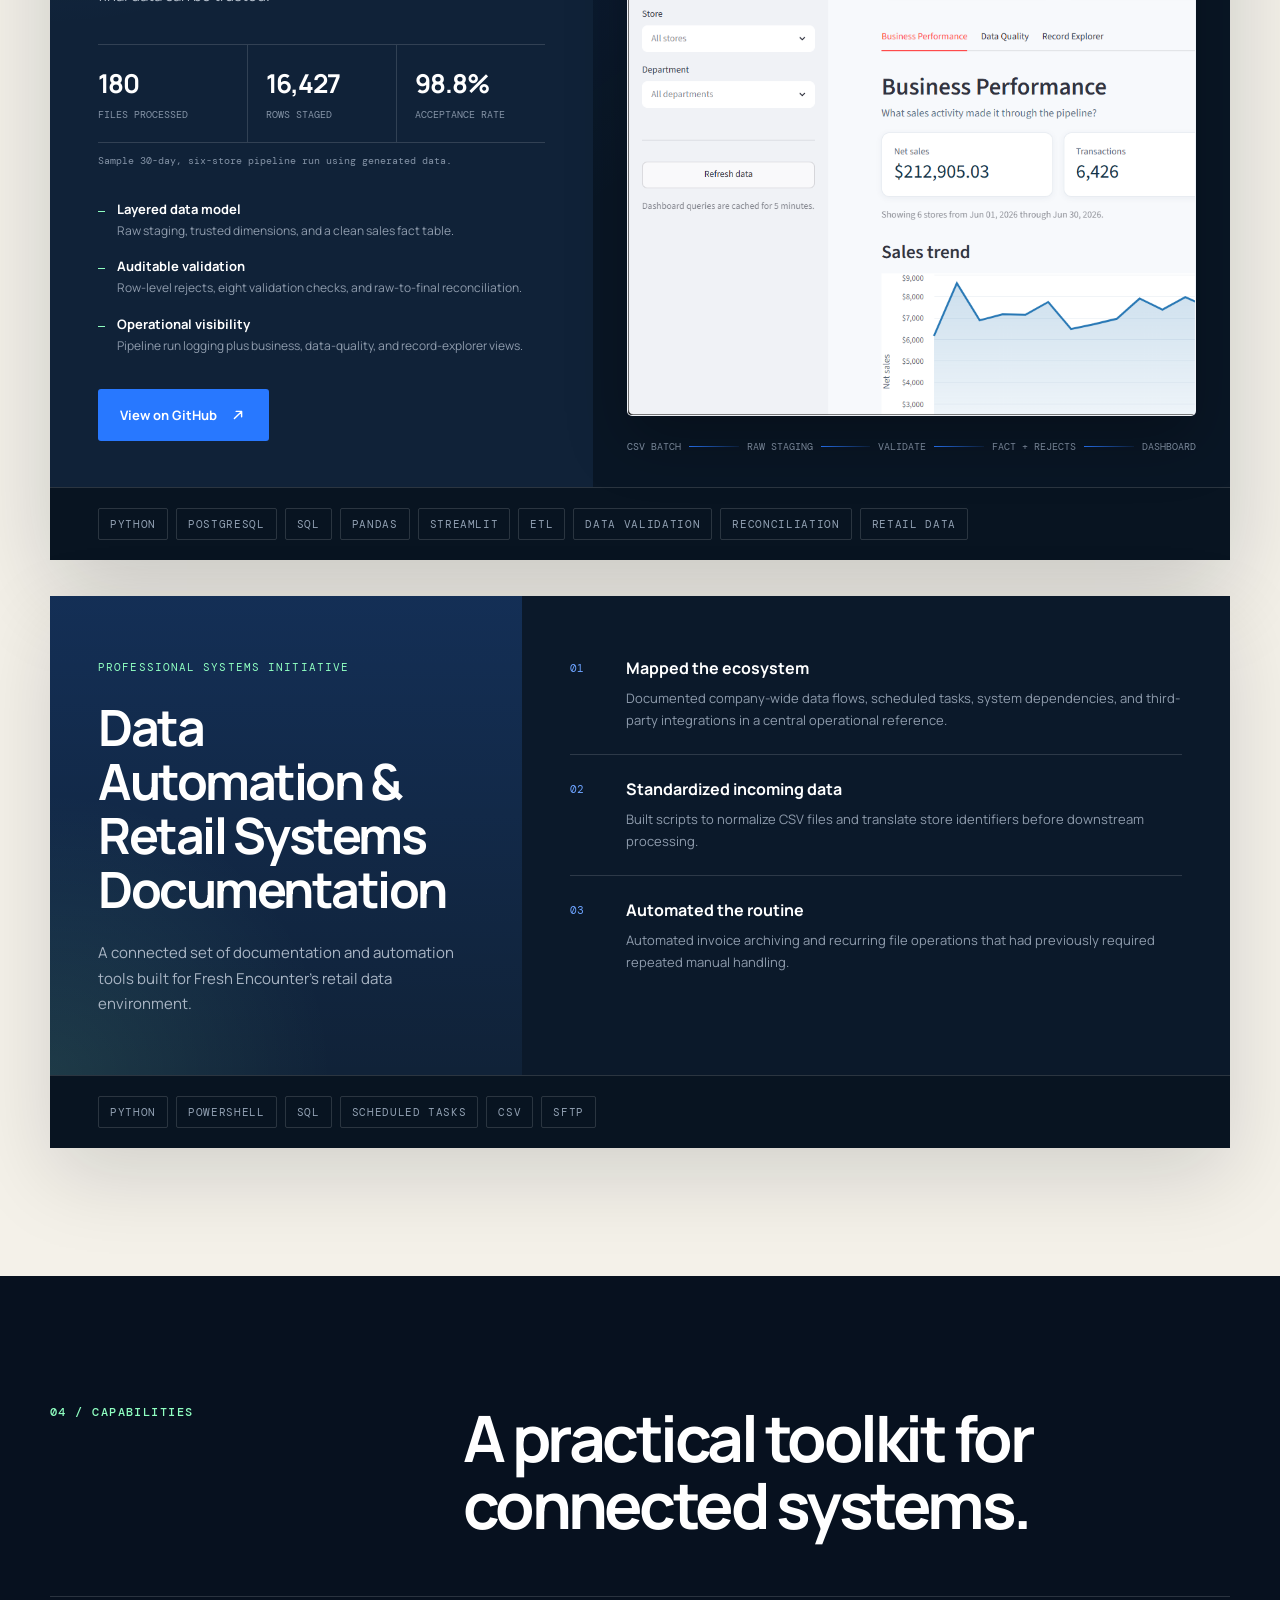
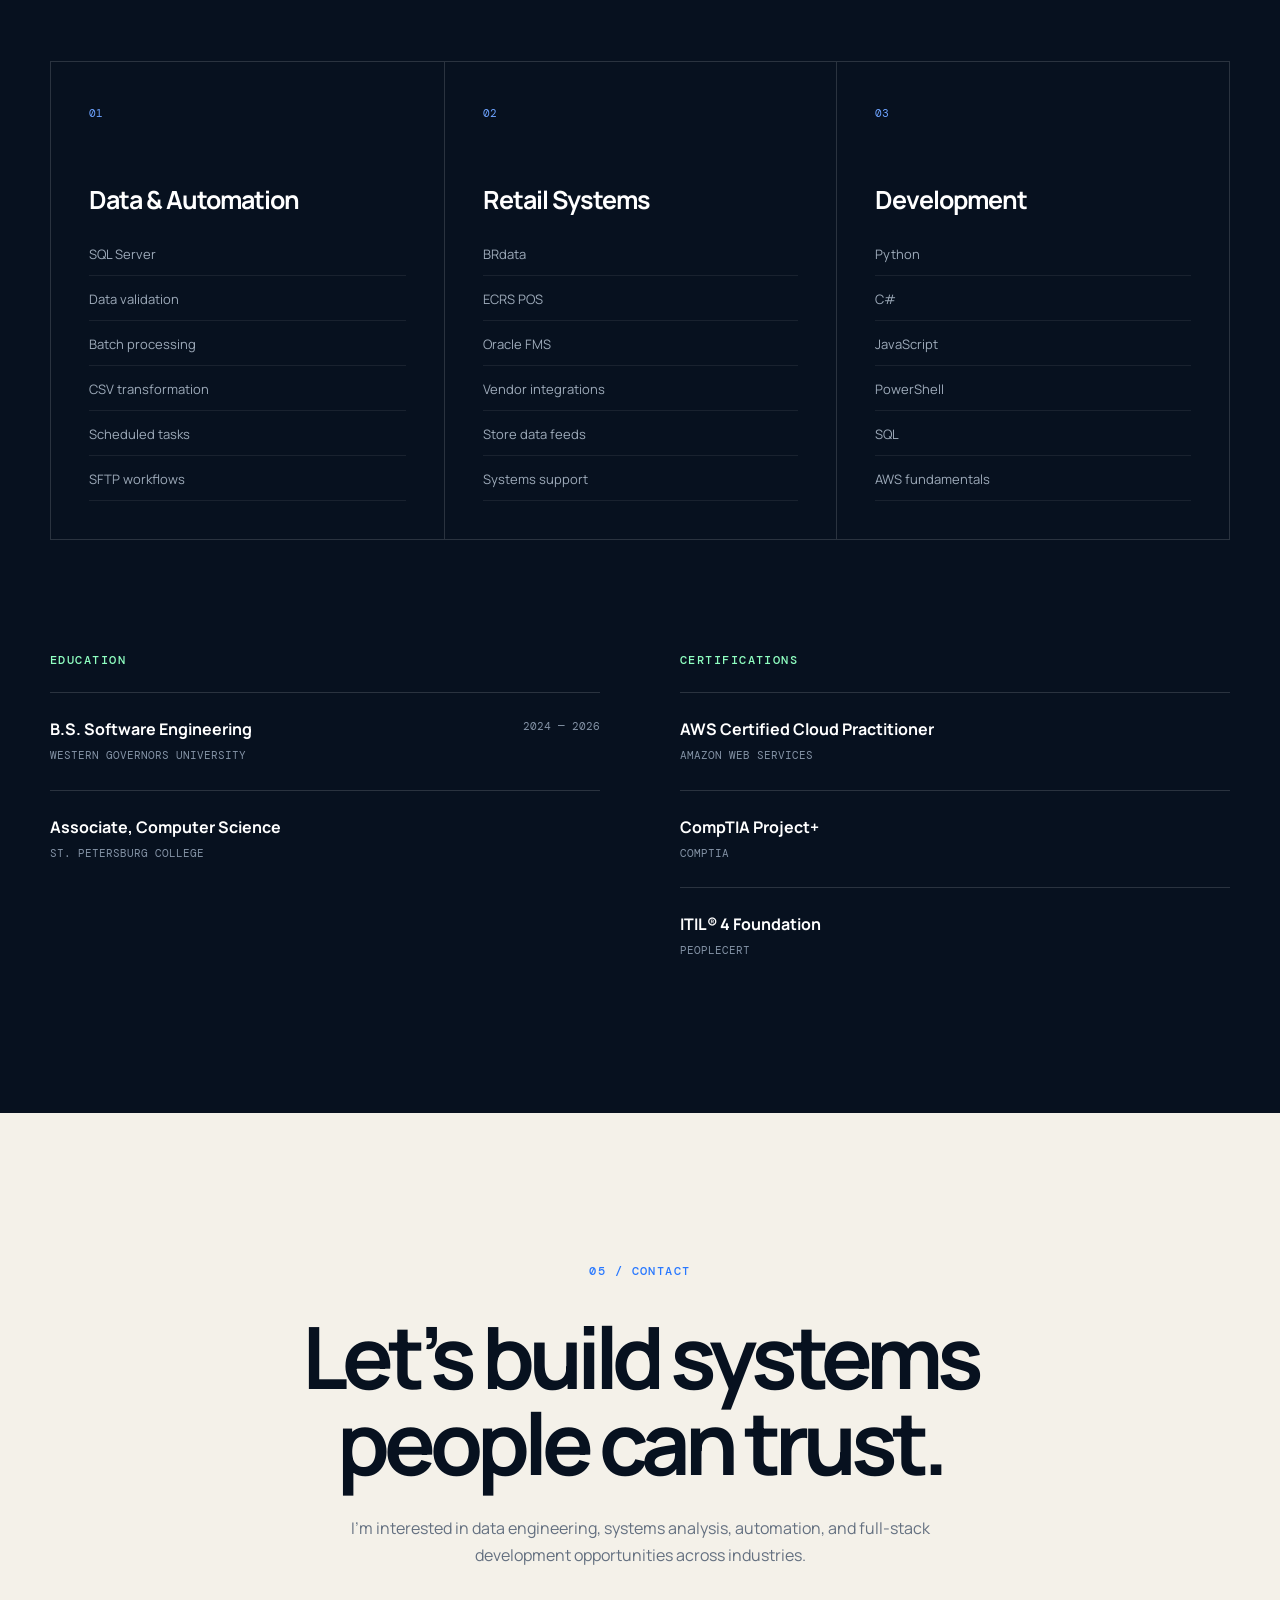
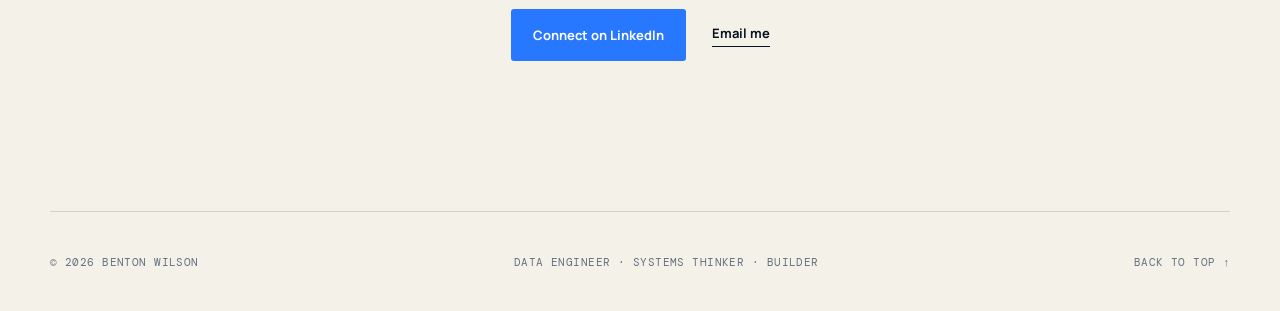
==== commit 9cba1bd3: "Clarify years of IT experience" ====
--- a/index.html
+++ b/index.html
@@ -209,7 +209,7 @@
           </div>
         </div>
         <div class="profile-strip profile-metrics reveal" aria-label="Professional scope">
-          <div><span>IT & systems experience</span><strong>Since 2019</strong></div>
+          <div><span>IT & systems experience</span><strong>7 years</strong></div>
           <div><span>Retail data leadership</span><strong>3 years</strong></div>
           <div><span>Professional credentials</span><strong>3 certifications</strong></div>
         </div>
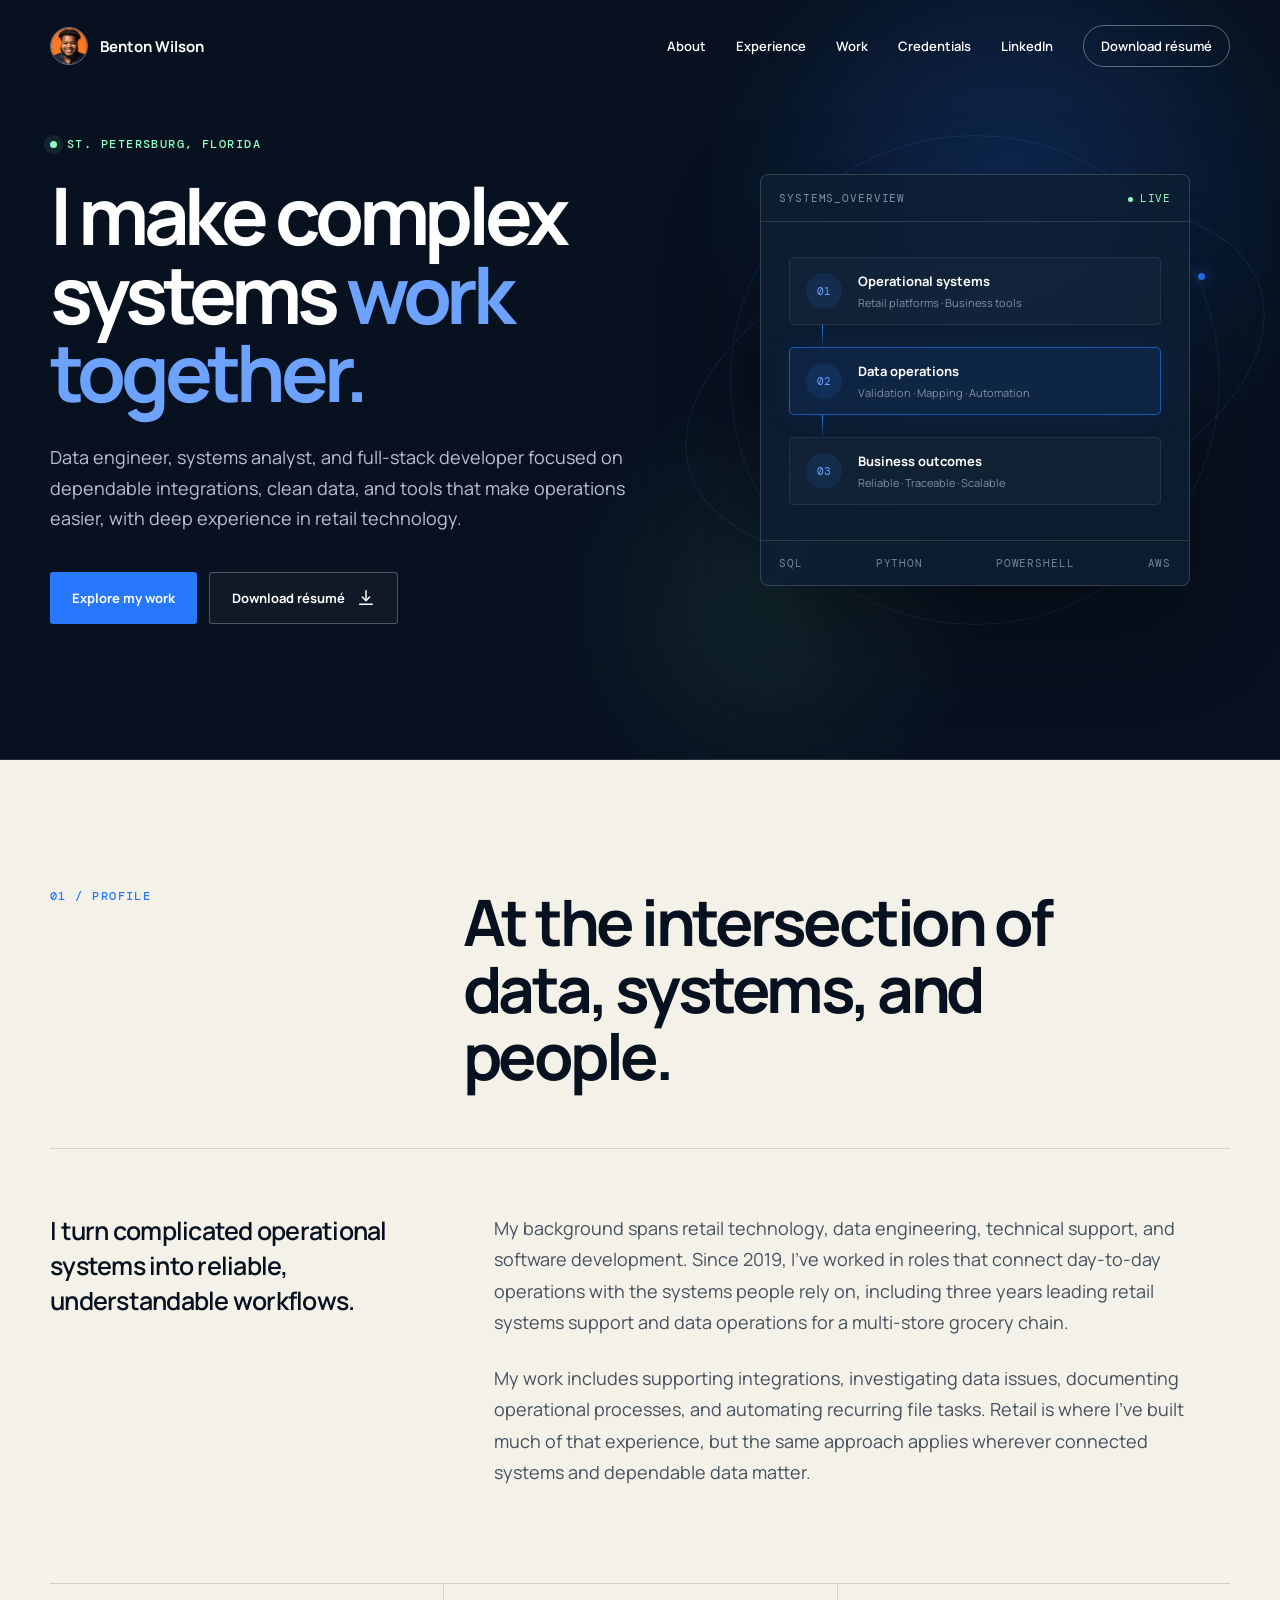
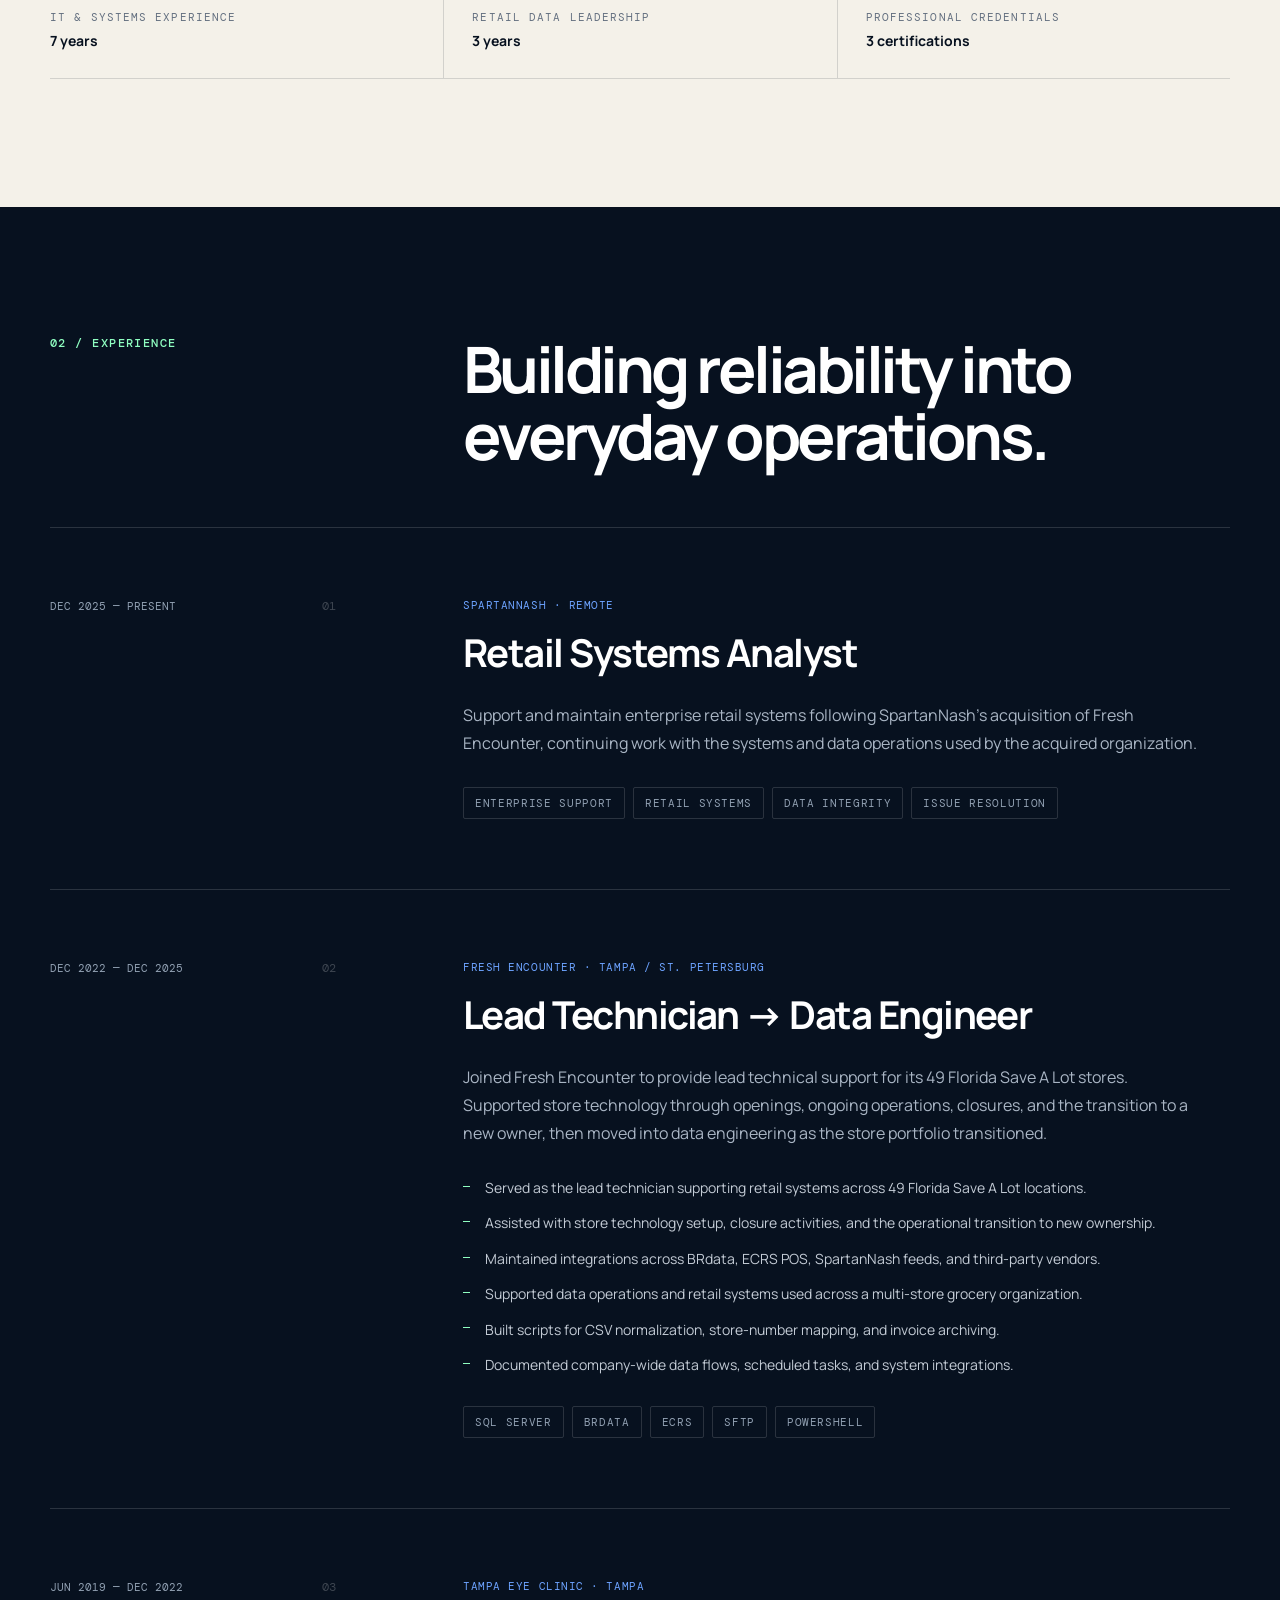
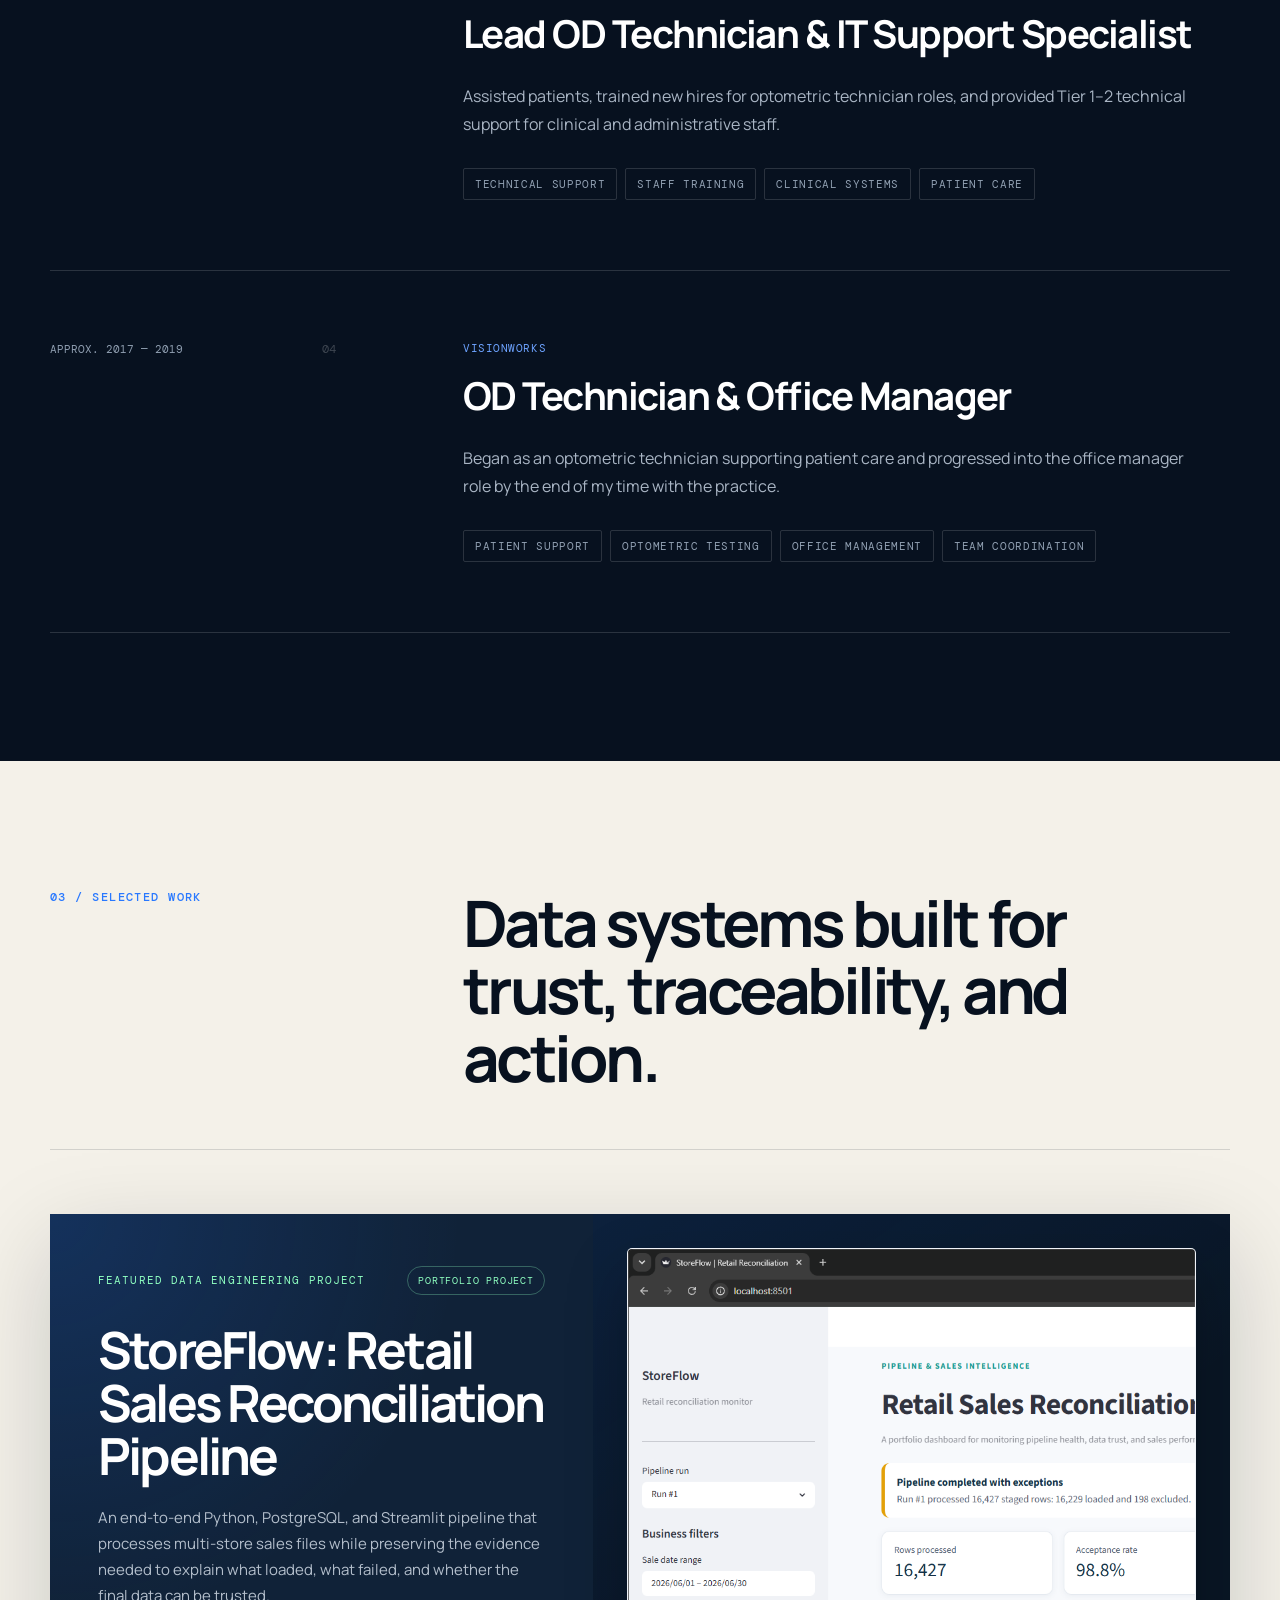
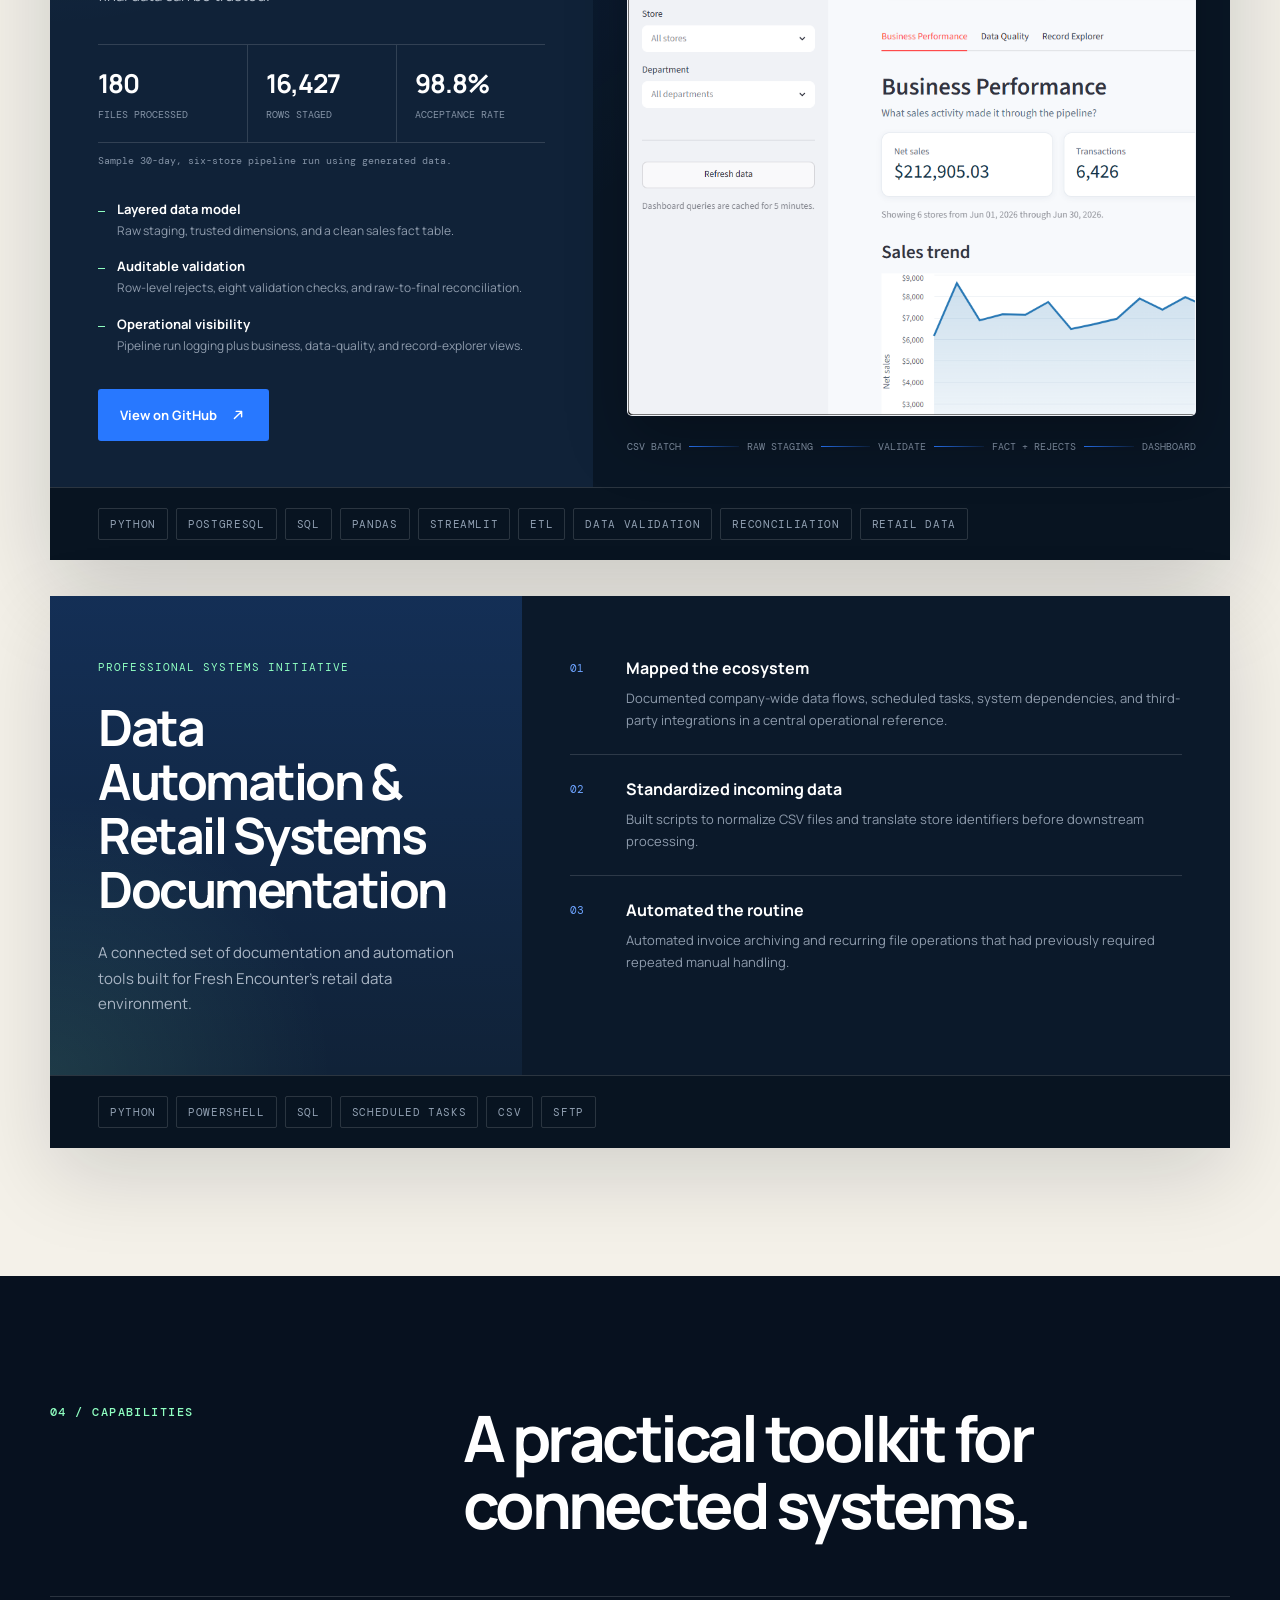
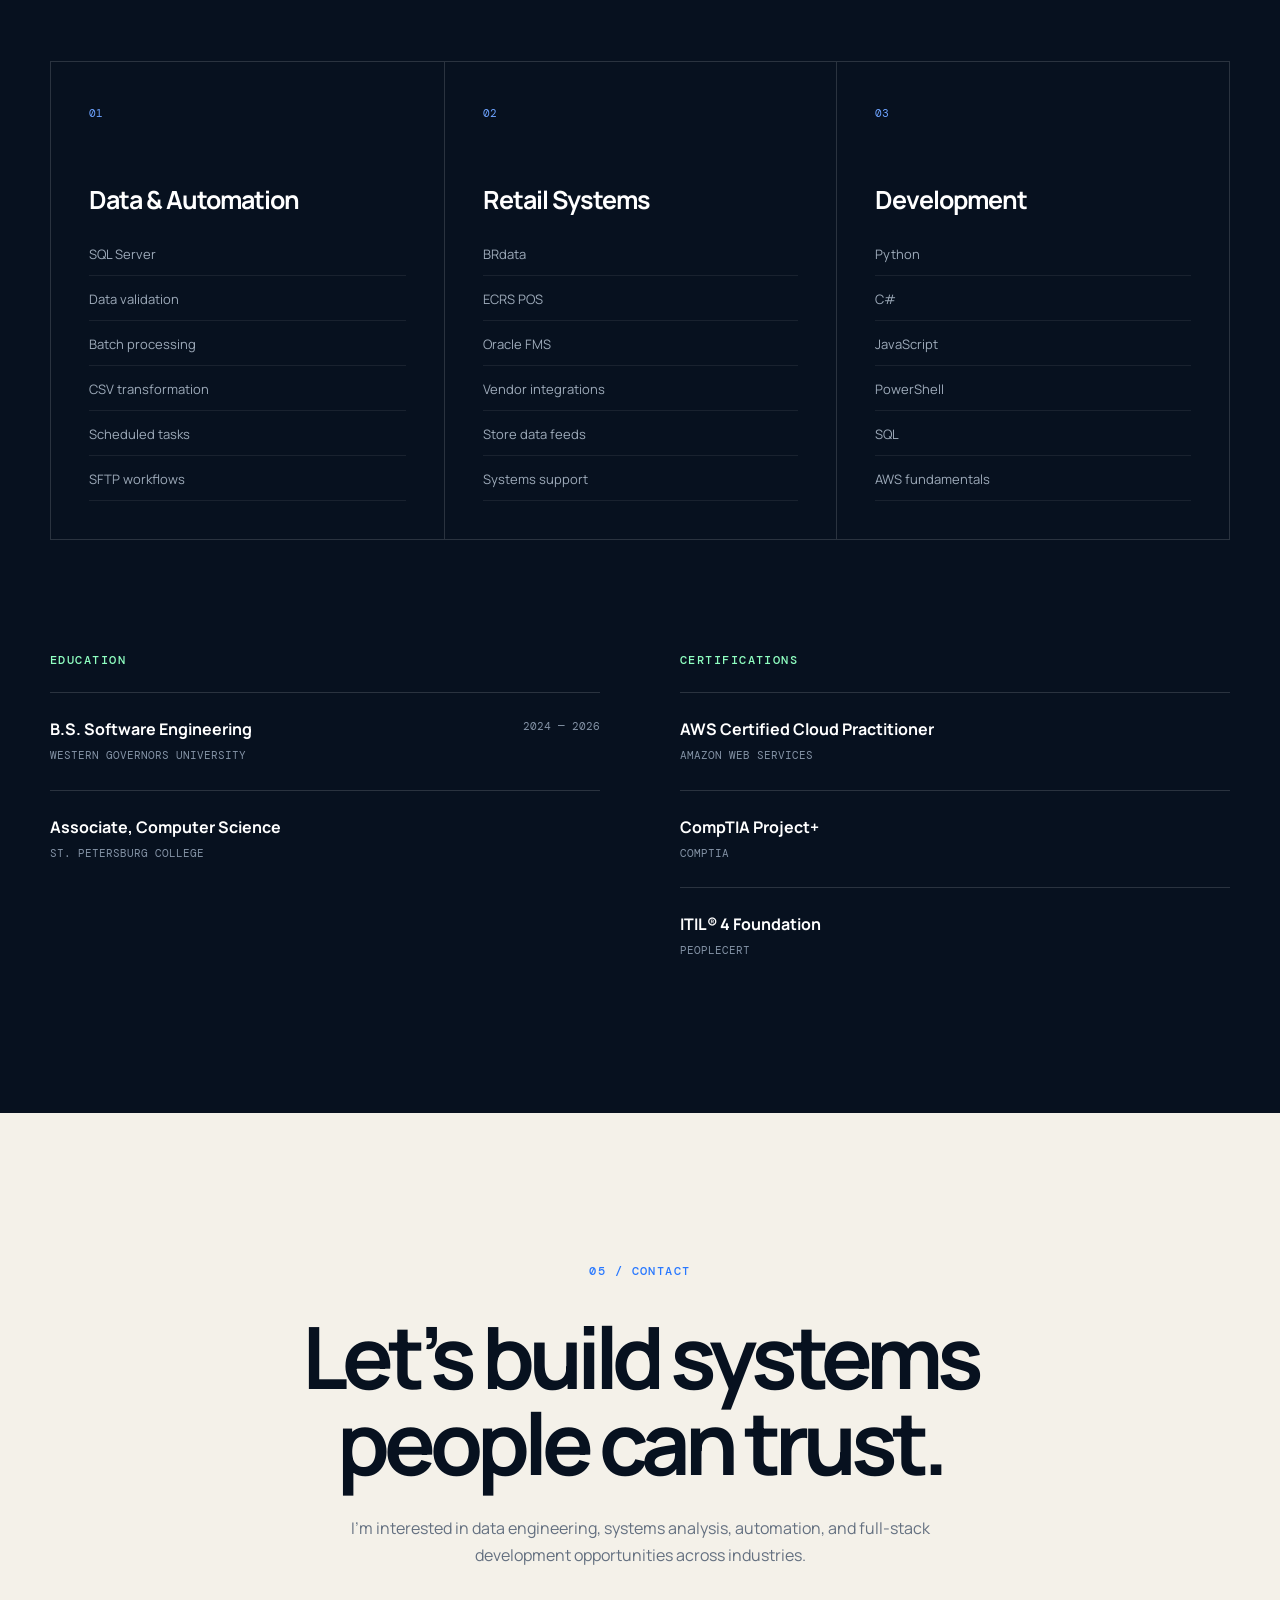
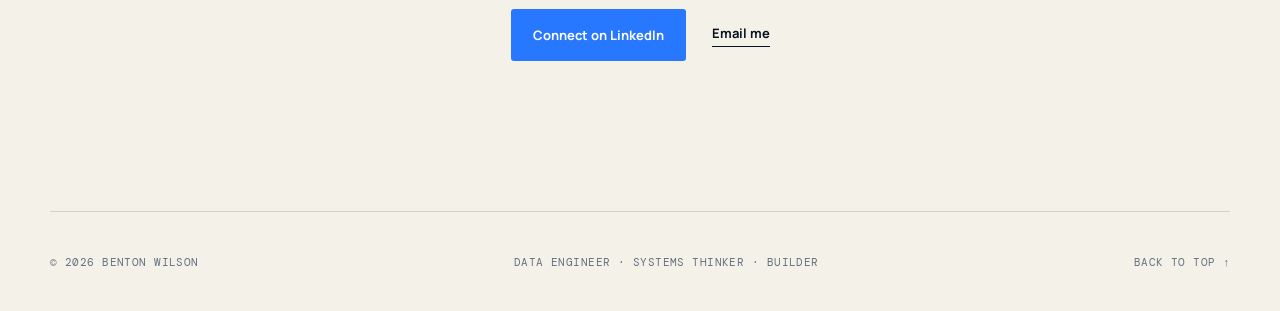
==== commit 0c24983b: "Fix responsive hero orbit animation" ====
--- a/index.html
+++ b/index.html
@@ -37,7 +37,7 @@
       href="https://fonts.googleapis.com/css2?family=DM+Mono:wght@400;500&family=Manrope:wght@400;500;600;700;800&display=swap"
       rel="stylesheet"
     />
-    <link rel="stylesheet" href="styles.css" />
+    <link rel="stylesheet" href="styles.css?v=20260610-2" />
     <script type="application/ld+json">
       {
         "@context": "https://schema.org",
--- a/styles.css
+++ b/styles.css
@@ -318,7 +318,7 @@
 .hero-visual {
   position: relative;
   display: grid;
-  overflow: hidden;
+  overflow: visible;
   min-height: 460px;
   place-items: center;
 }
@@ -446,8 +446,8 @@
 }
 
 .orbit-one {
-  width: 490px;
-  height: 490px;
+  width: min(490px, calc(100vw - 48px));
+  aspect-ratio: 1;
   animation: spin 22s linear infinite;
 }
 
@@ -457,8 +457,9 @@
 }
 
 .orbit-two {
-  width: 600px;
-  height: 320px;
+  width: min(600px, calc(100vw - 96px));
+  height: auto;
+  aspect-ratio: 15 / 8;
   transform: rotate(-18deg);
   animation: pulse 5s ease-in-out infinite;
 }
@@ -1189,7 +1190,7 @@
   }
 
   .orbit-two {
-    width: 100%;
+    width: min(100%, calc(100vw - 96px));
   }
 
   .section-heading,
@@ -1284,8 +1285,7 @@
   }
 
   .orbit-one {
-    width: 360px;
-    height: 360px;
+    width: min(360px, calc(100vw - 48px));
   }
 
   .section-heading {
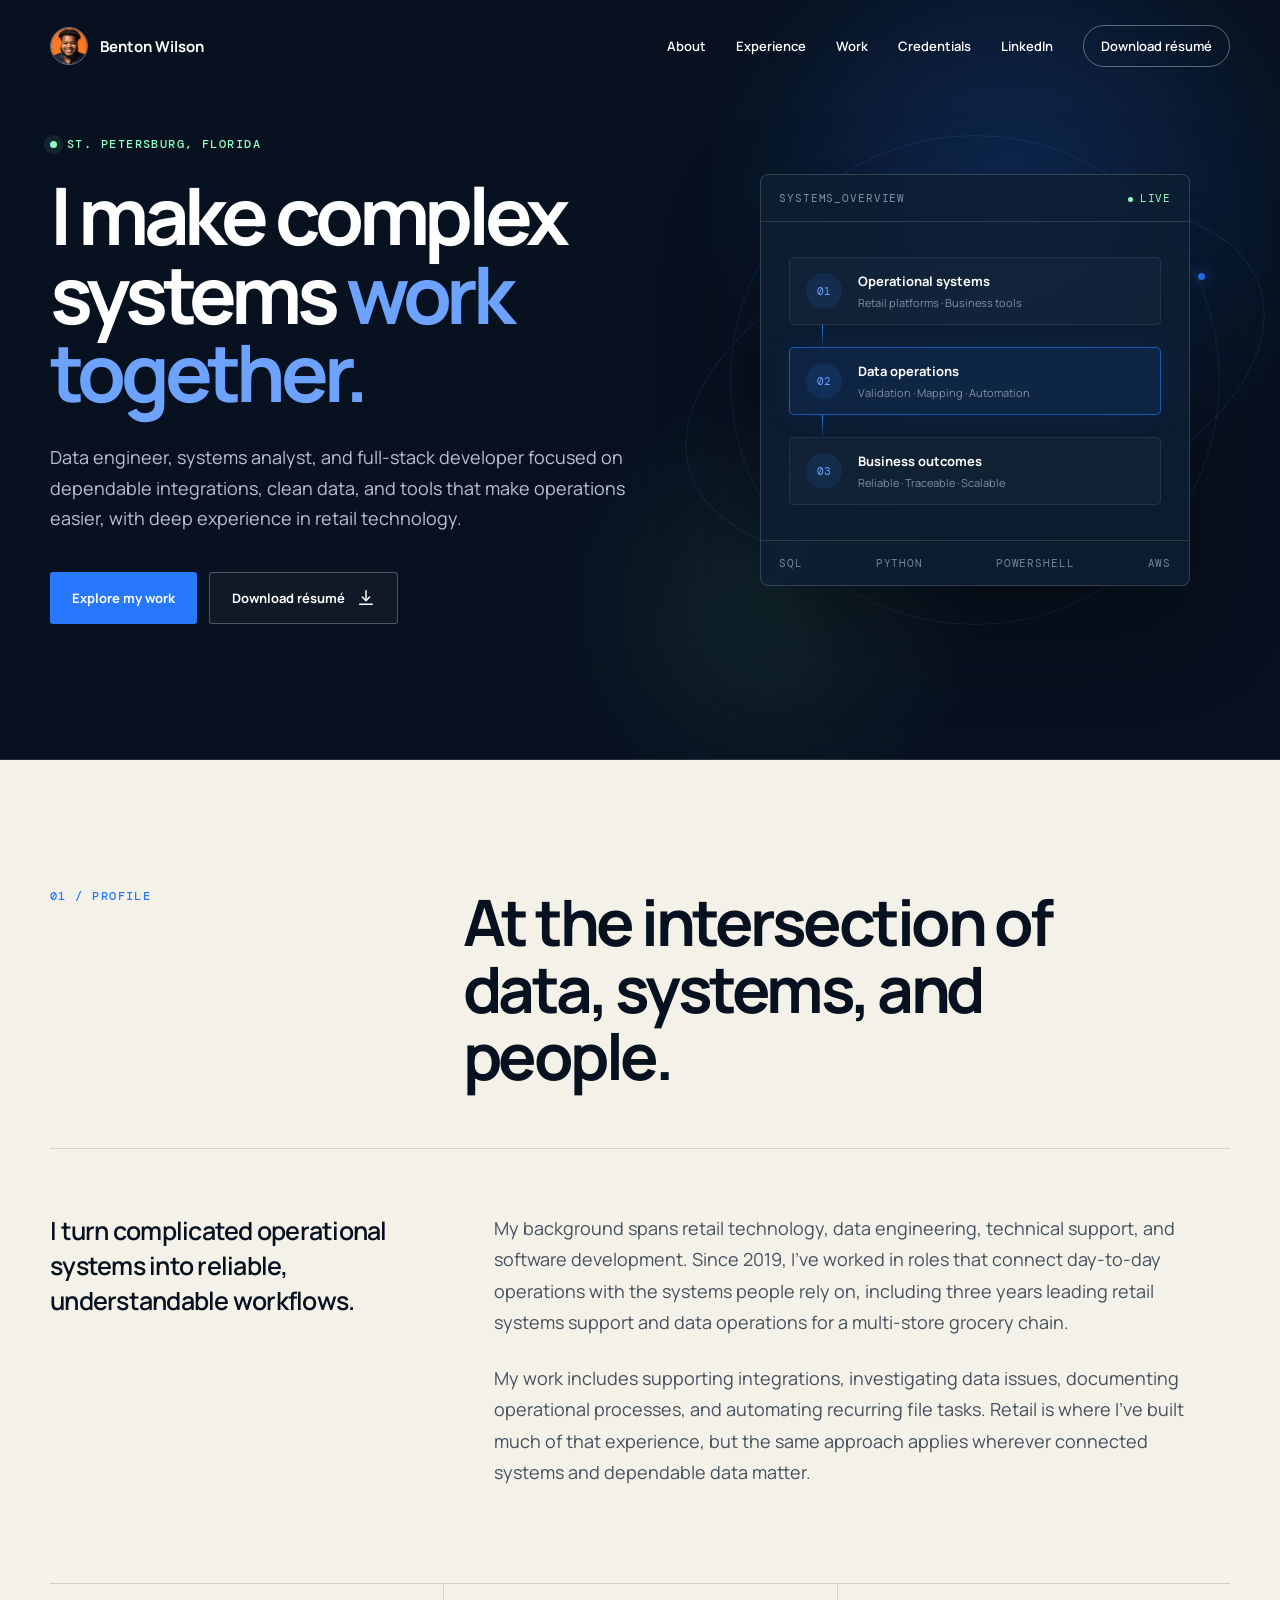
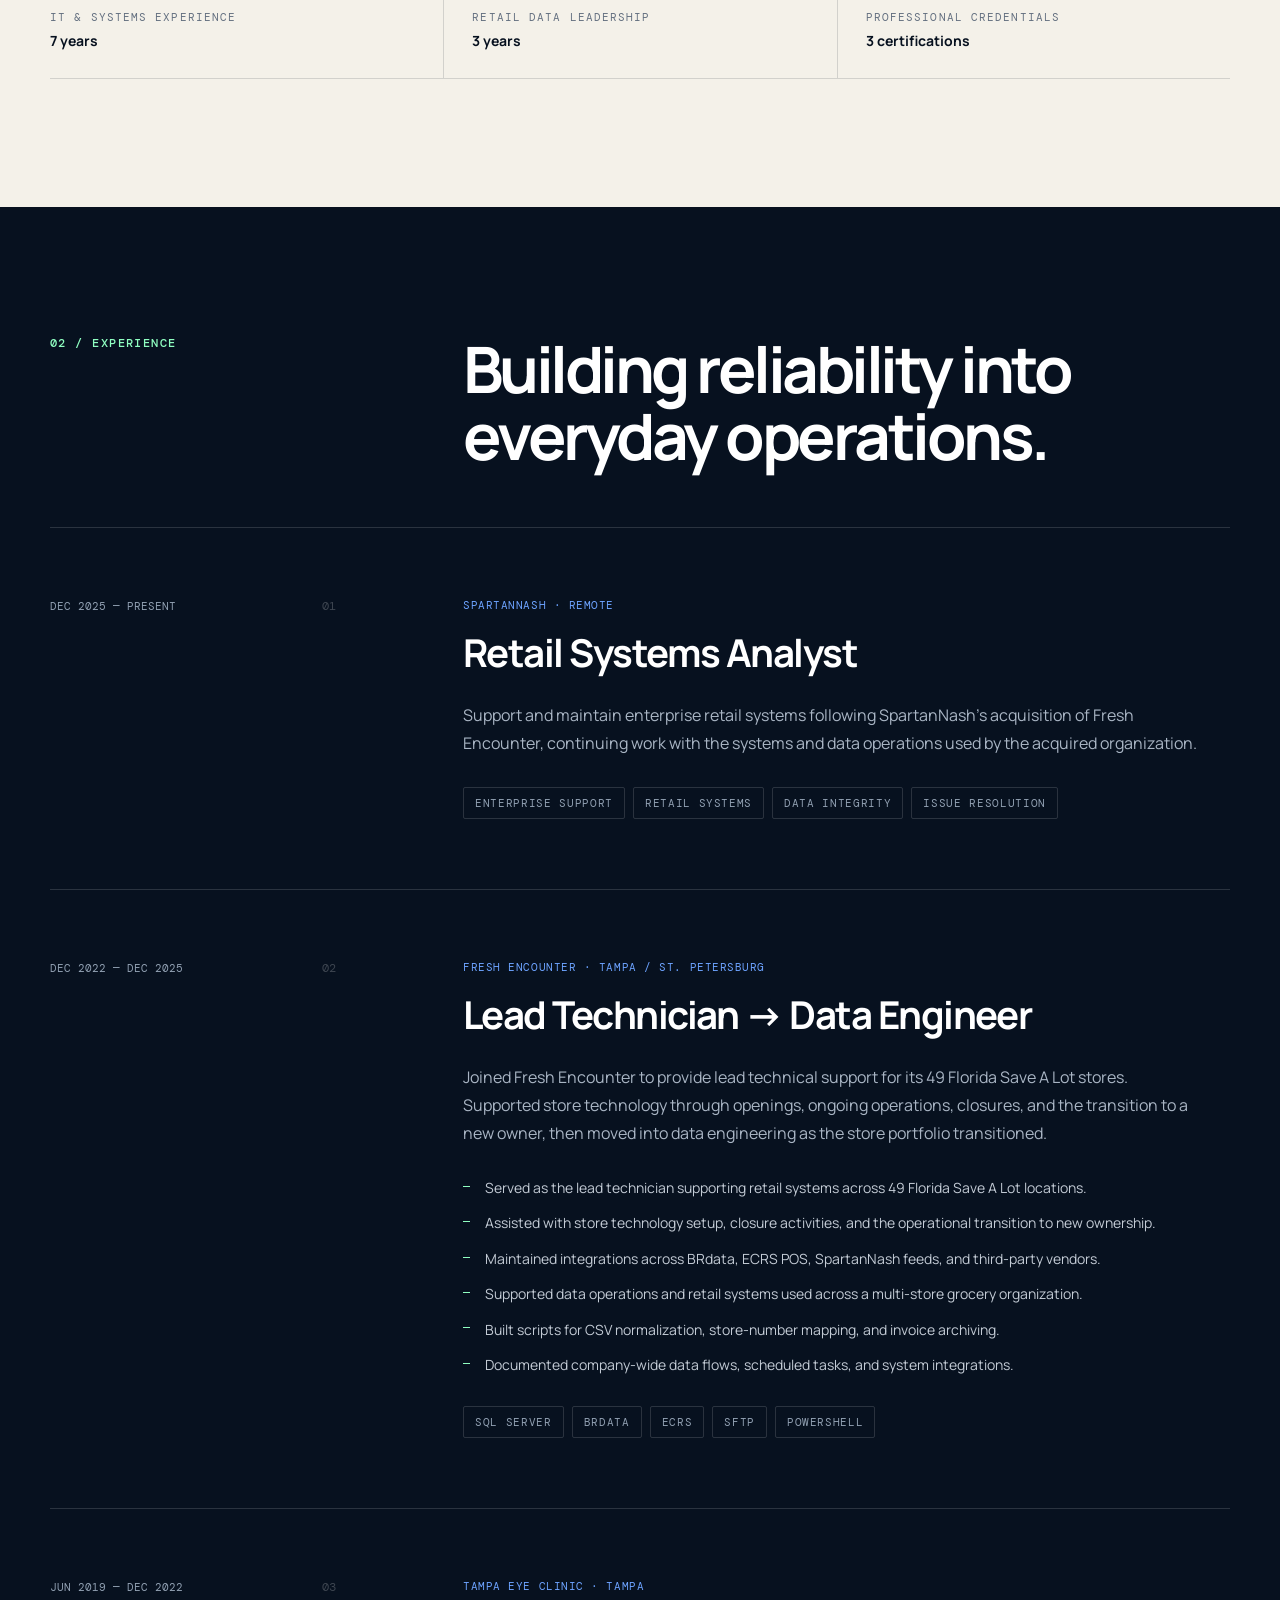
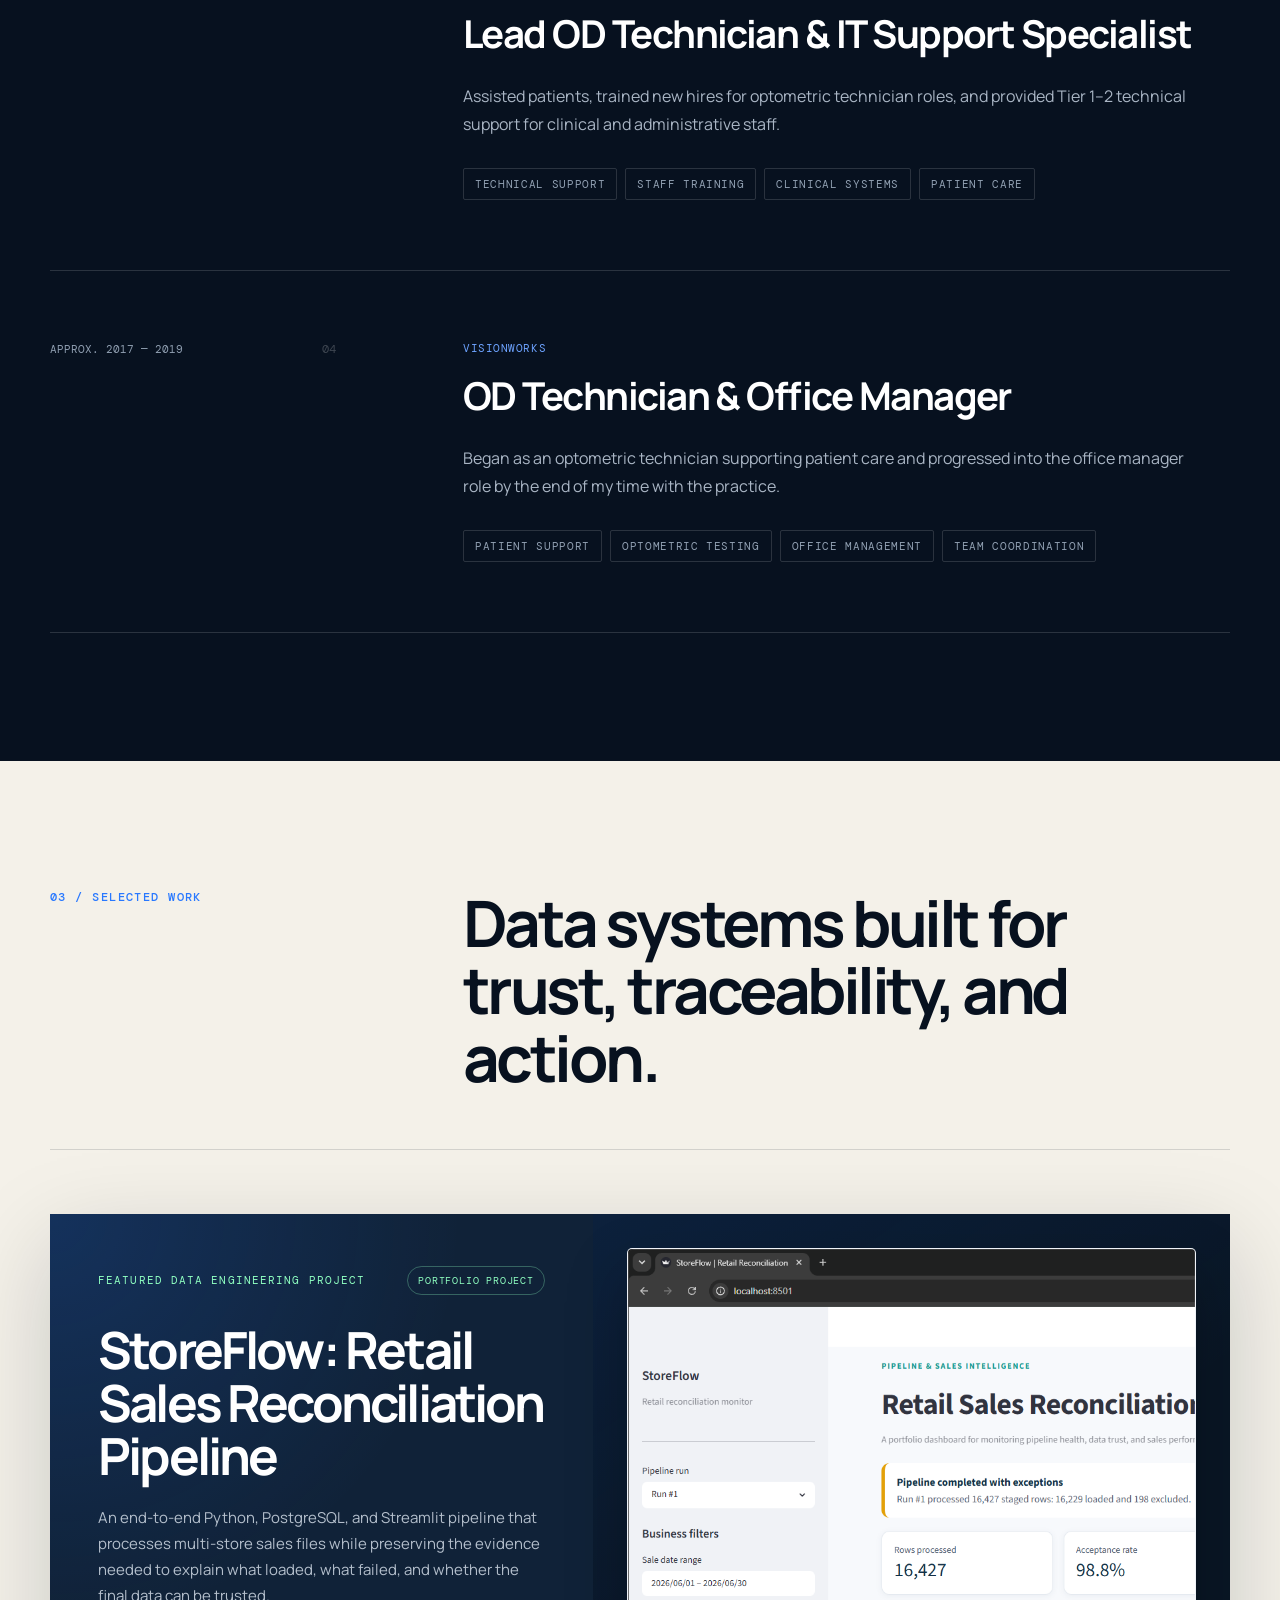
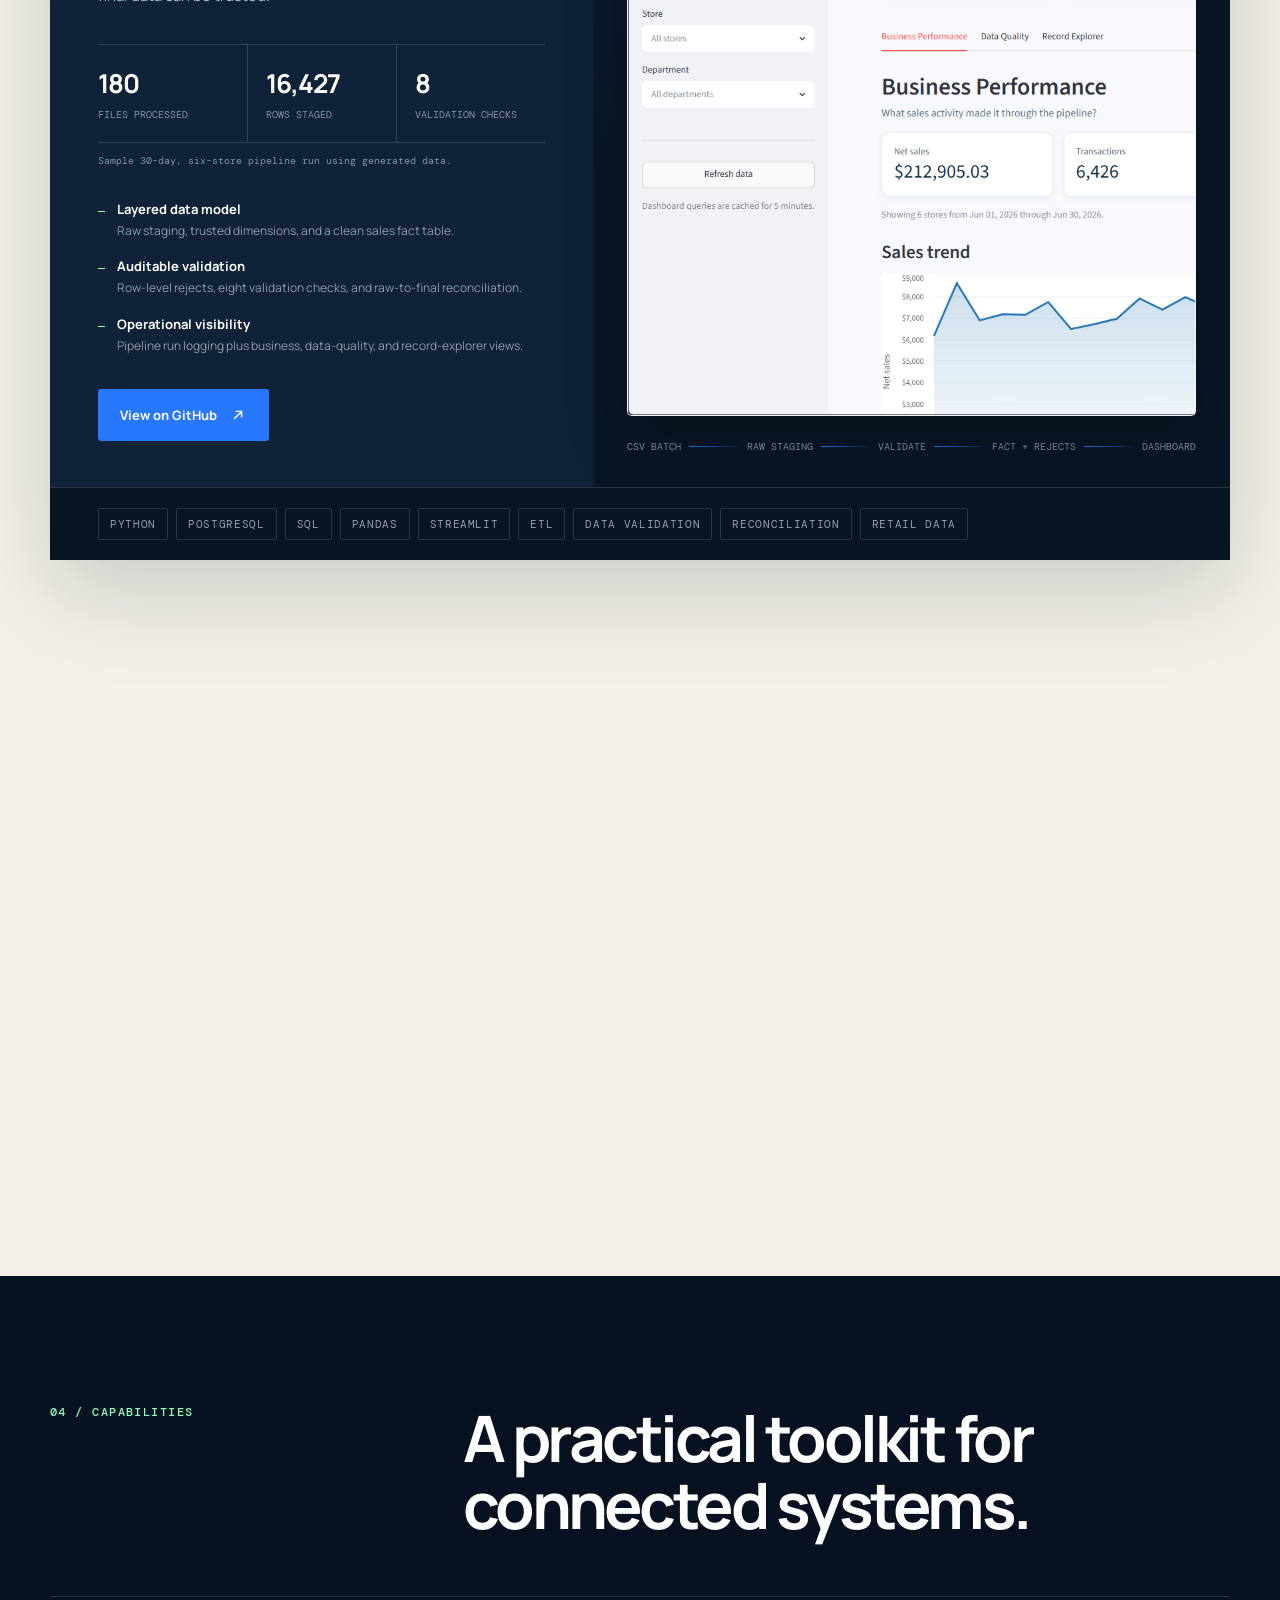
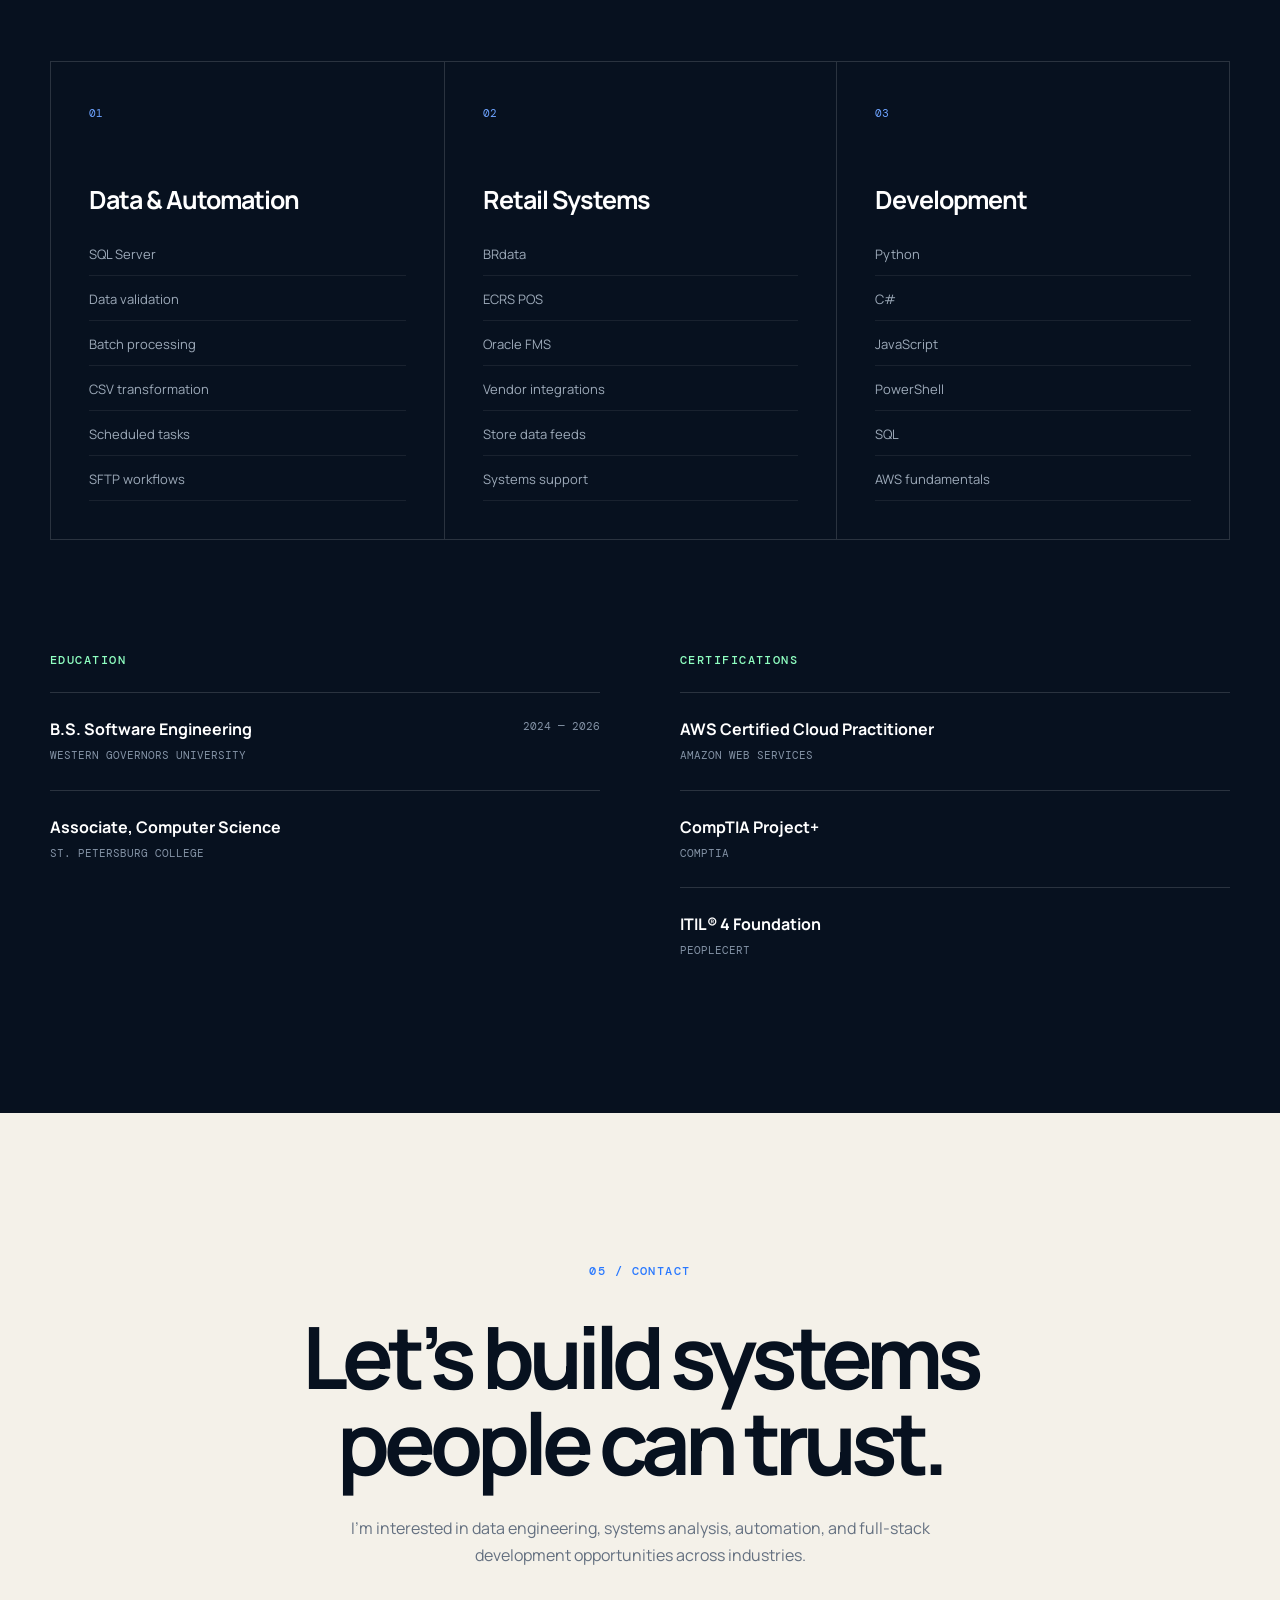
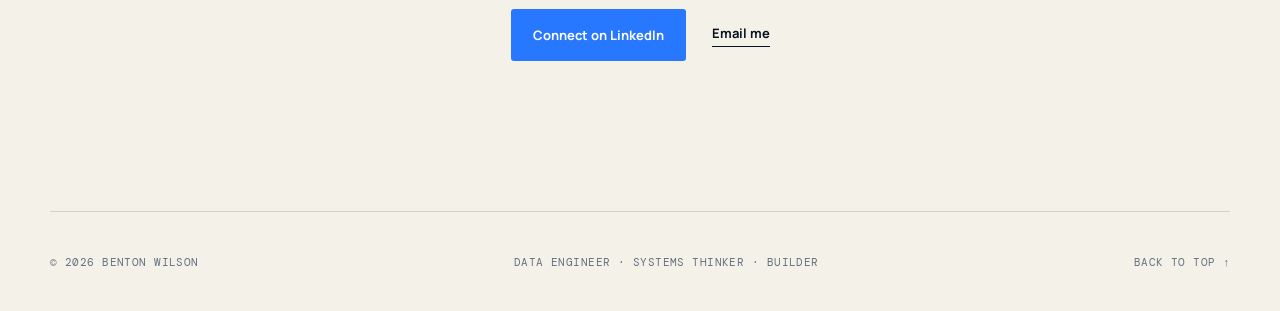
==== commit 03fbea9c: "Clarify StoreFlow validation metric" ====
--- a/index.html
+++ b/index.html
@@ -351,8 +351,8 @@
                 <span>Rows staged</span>
               </div>
               <div>
-                <strong>98.8%</strong>
-                <span>Acceptance rate</span>
+                <strong>8</strong>
+                <span>Validation checks</span>
               </div>
             </div>
             <p class="metric-note">Sample 30-day, six-store pipeline run using generated data.</p>
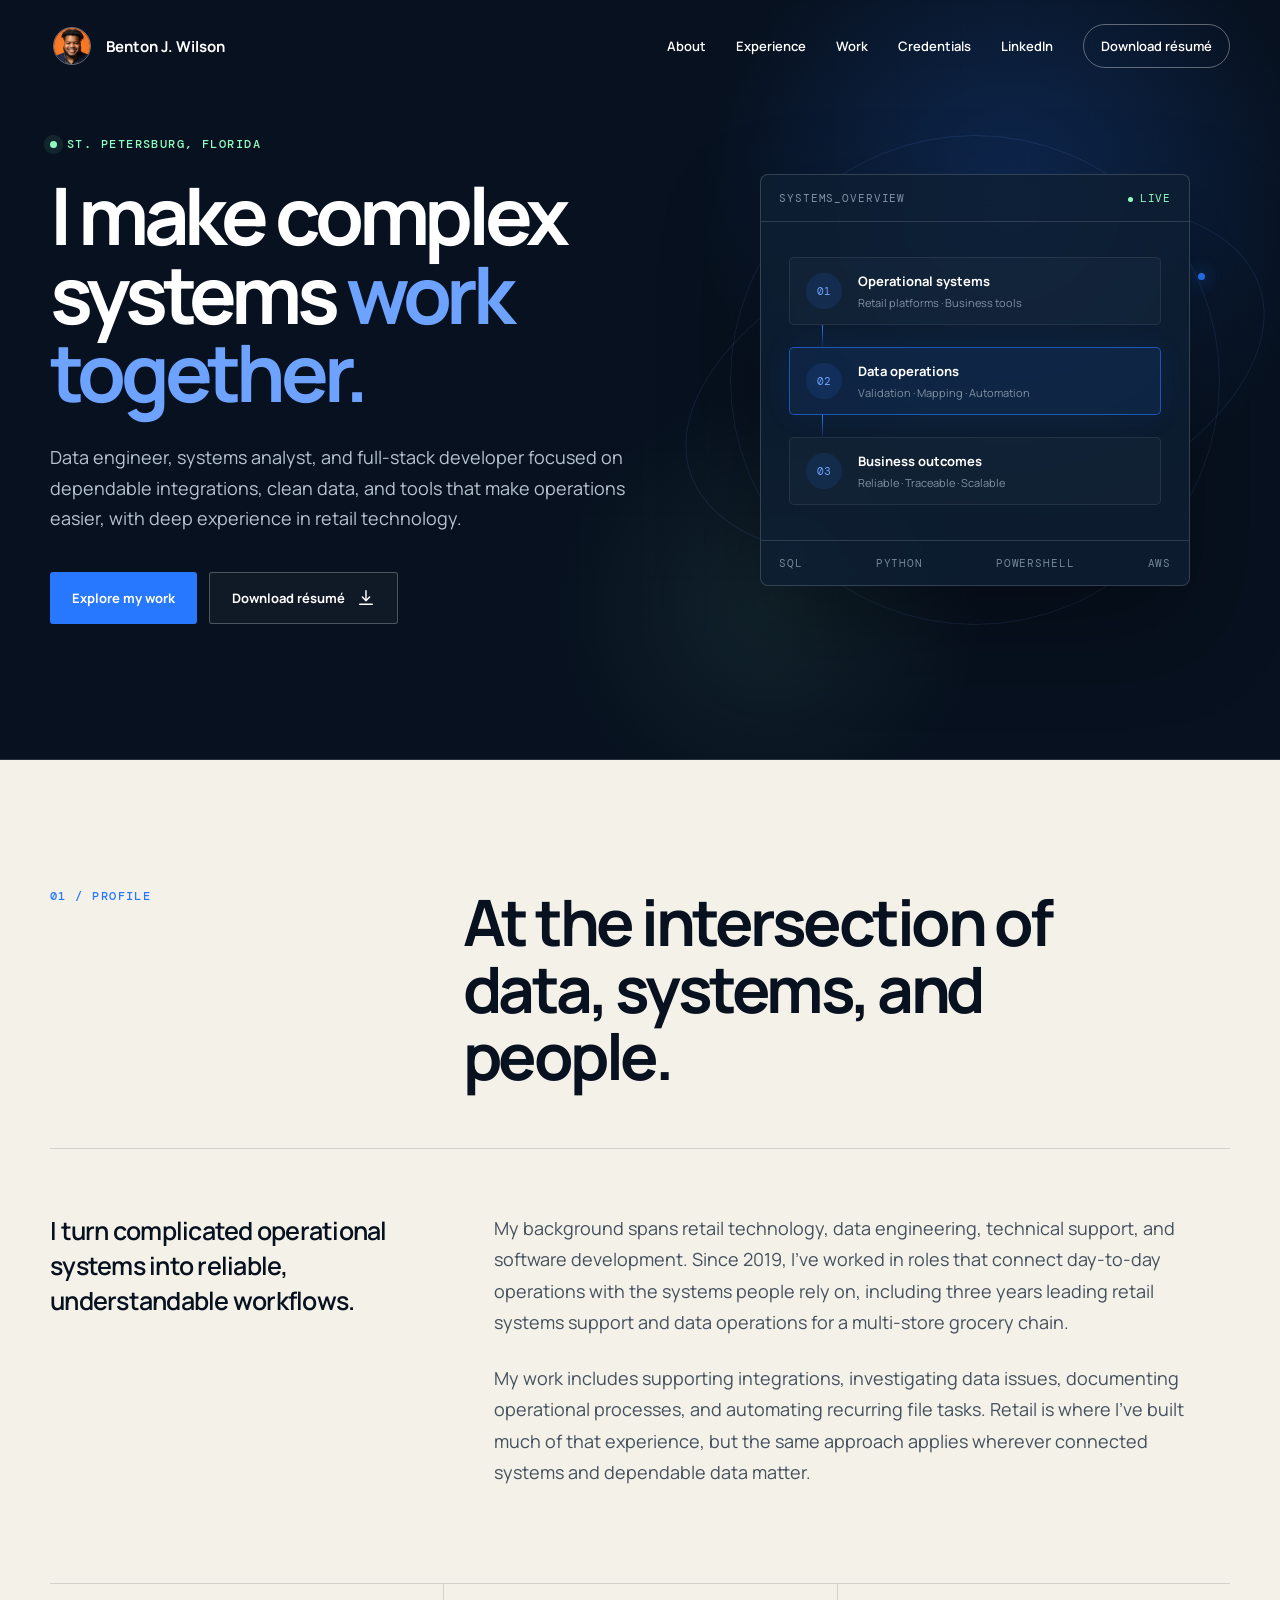
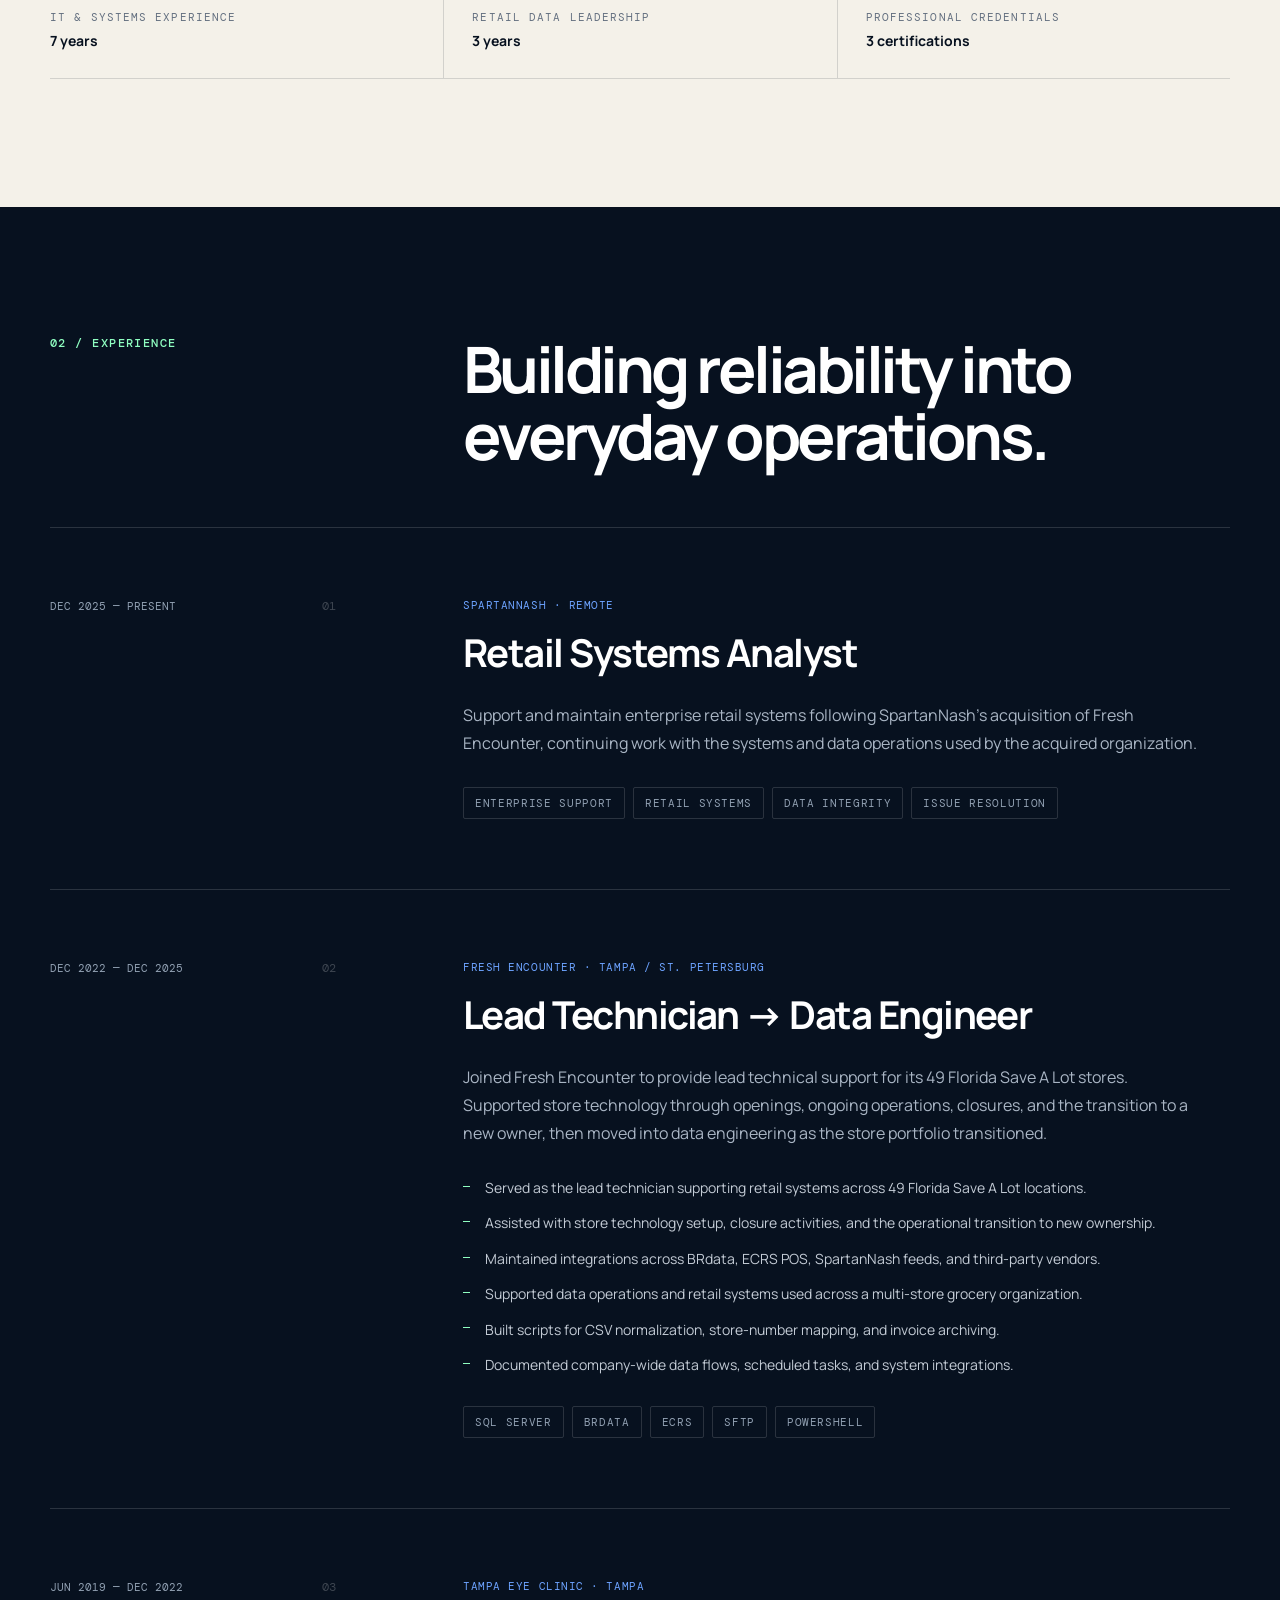
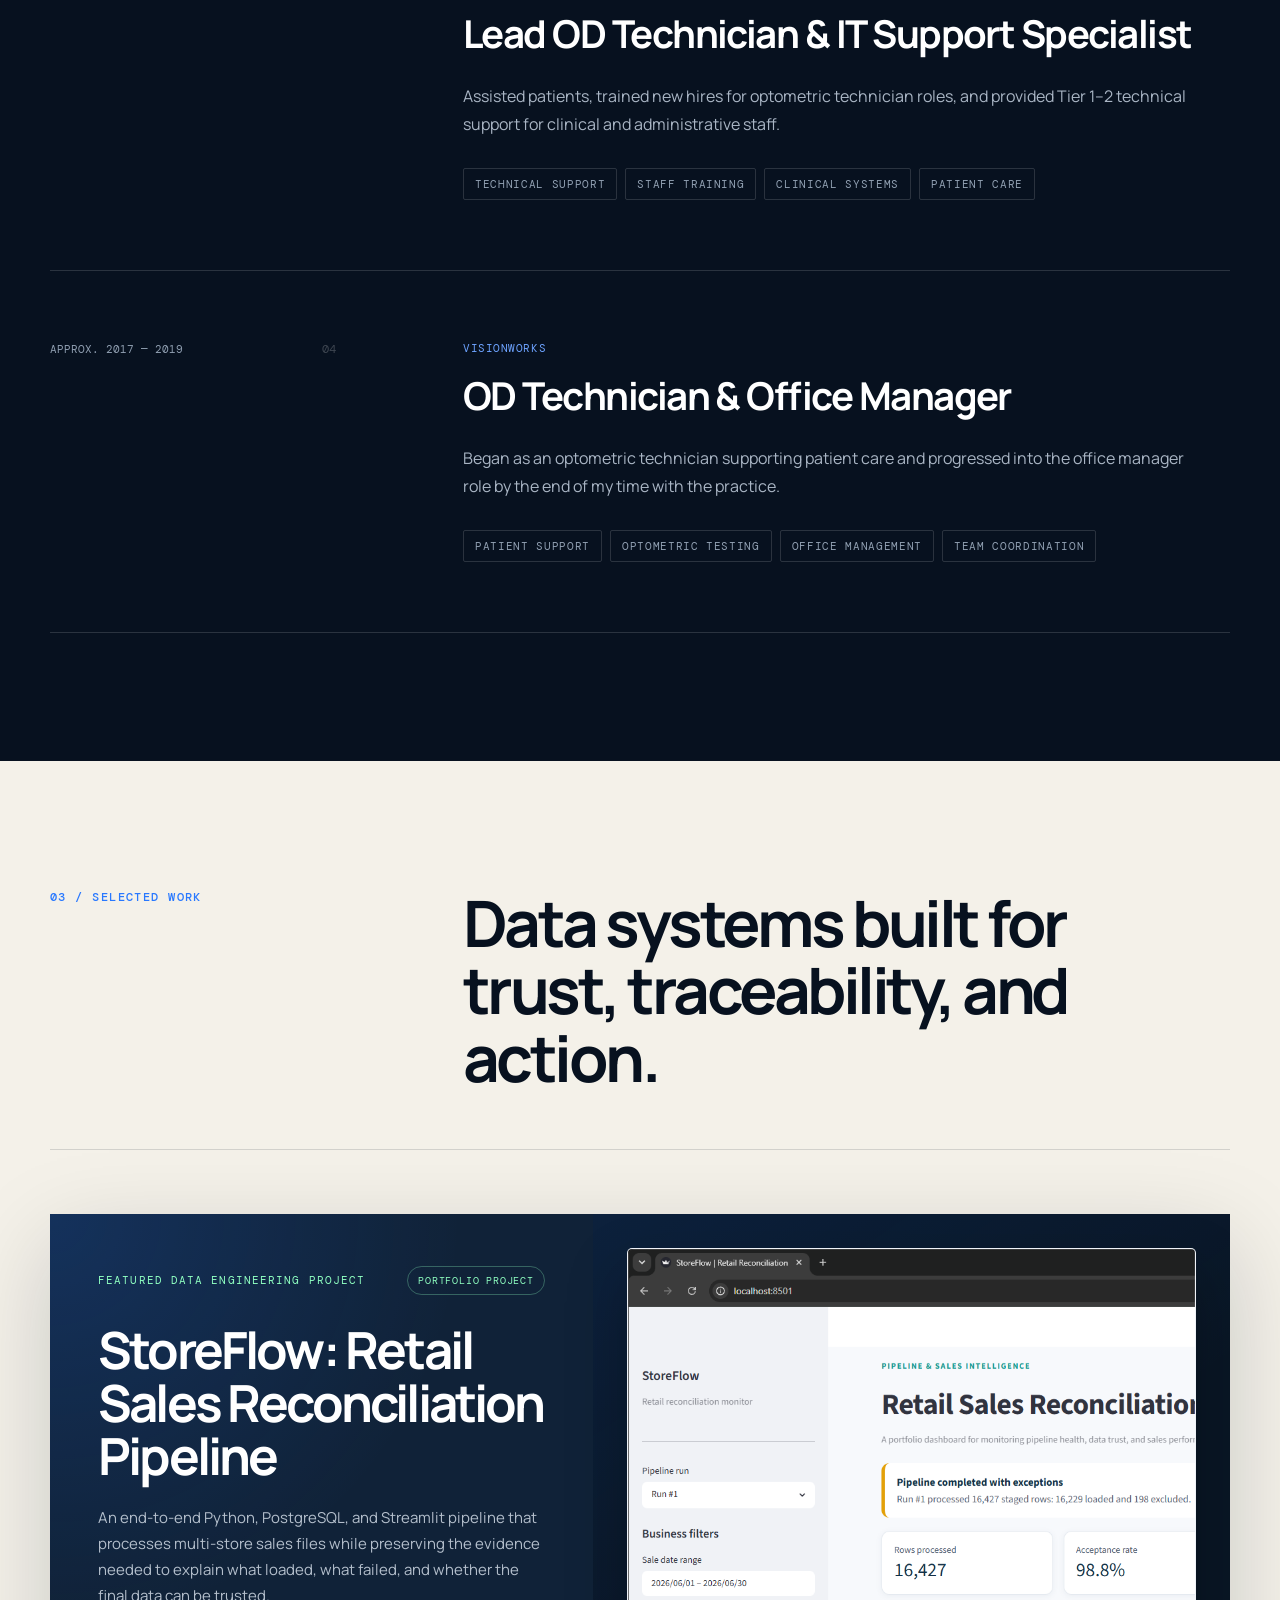
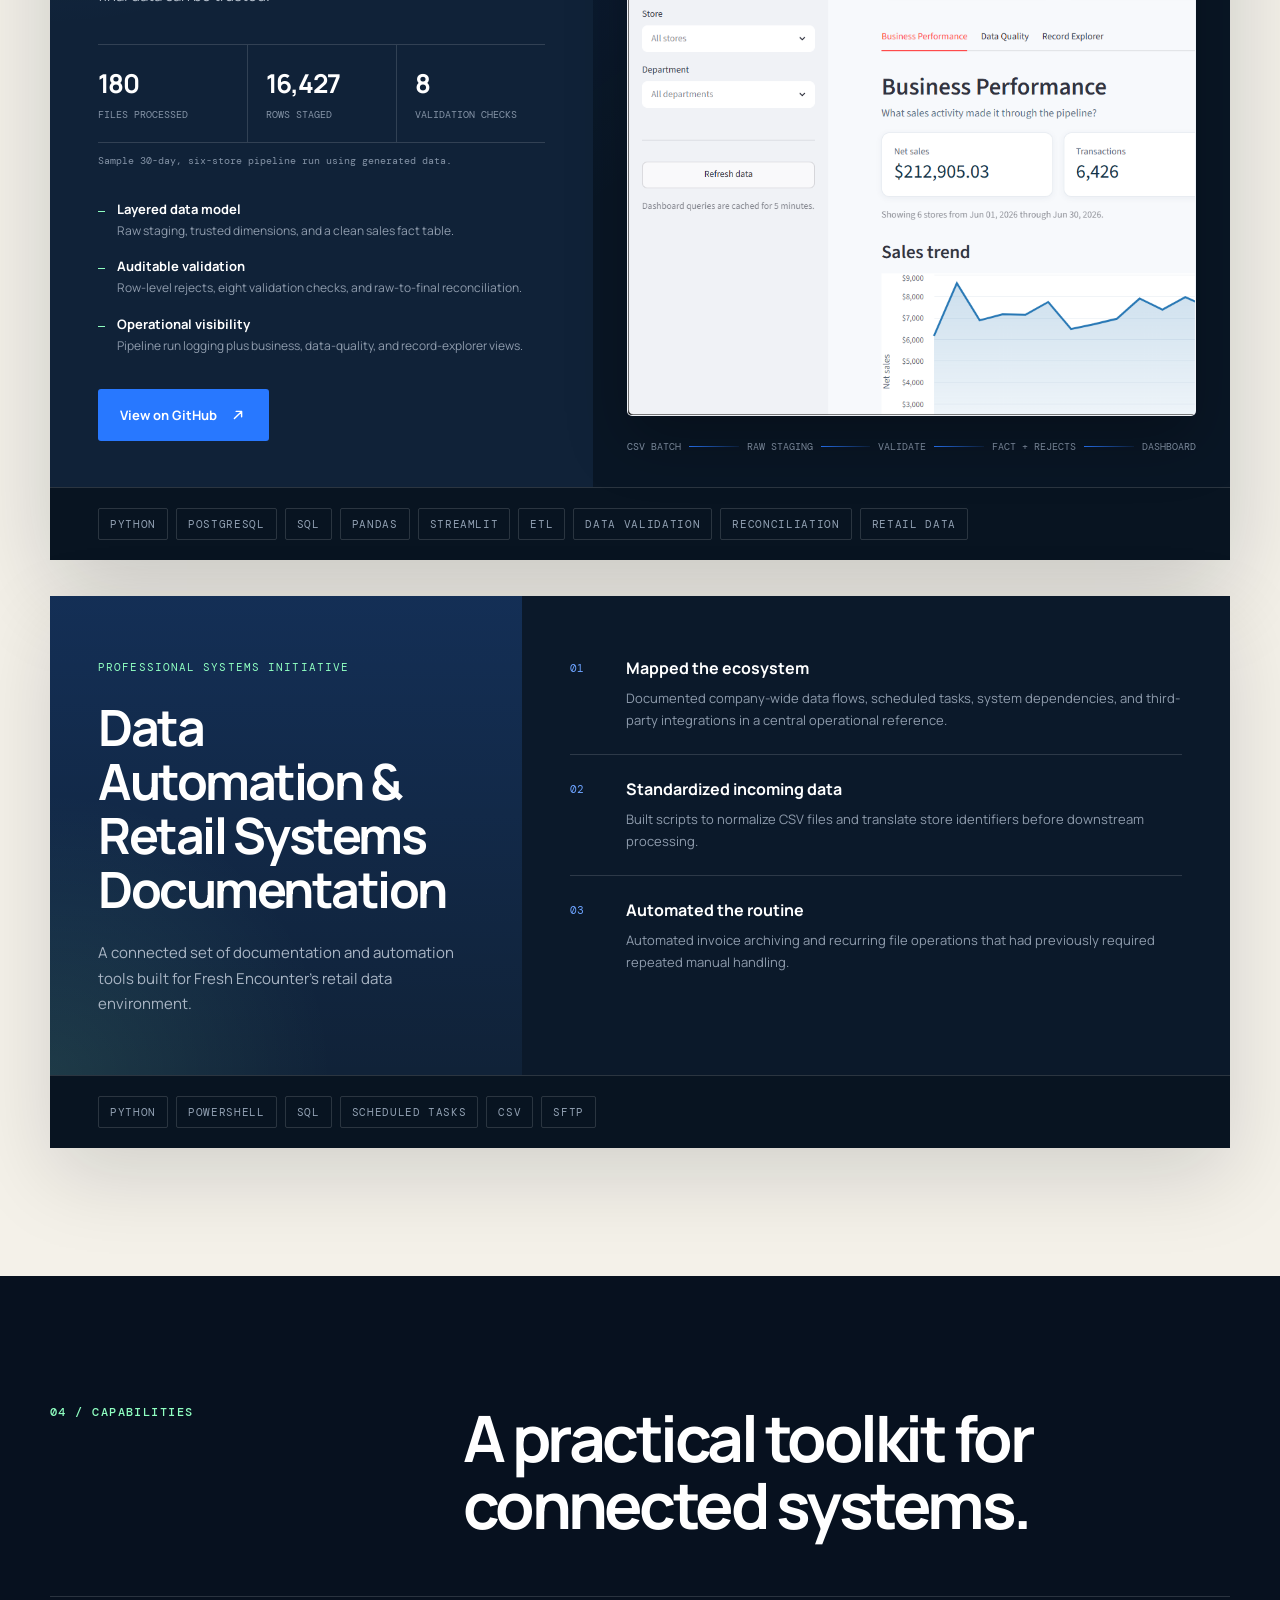
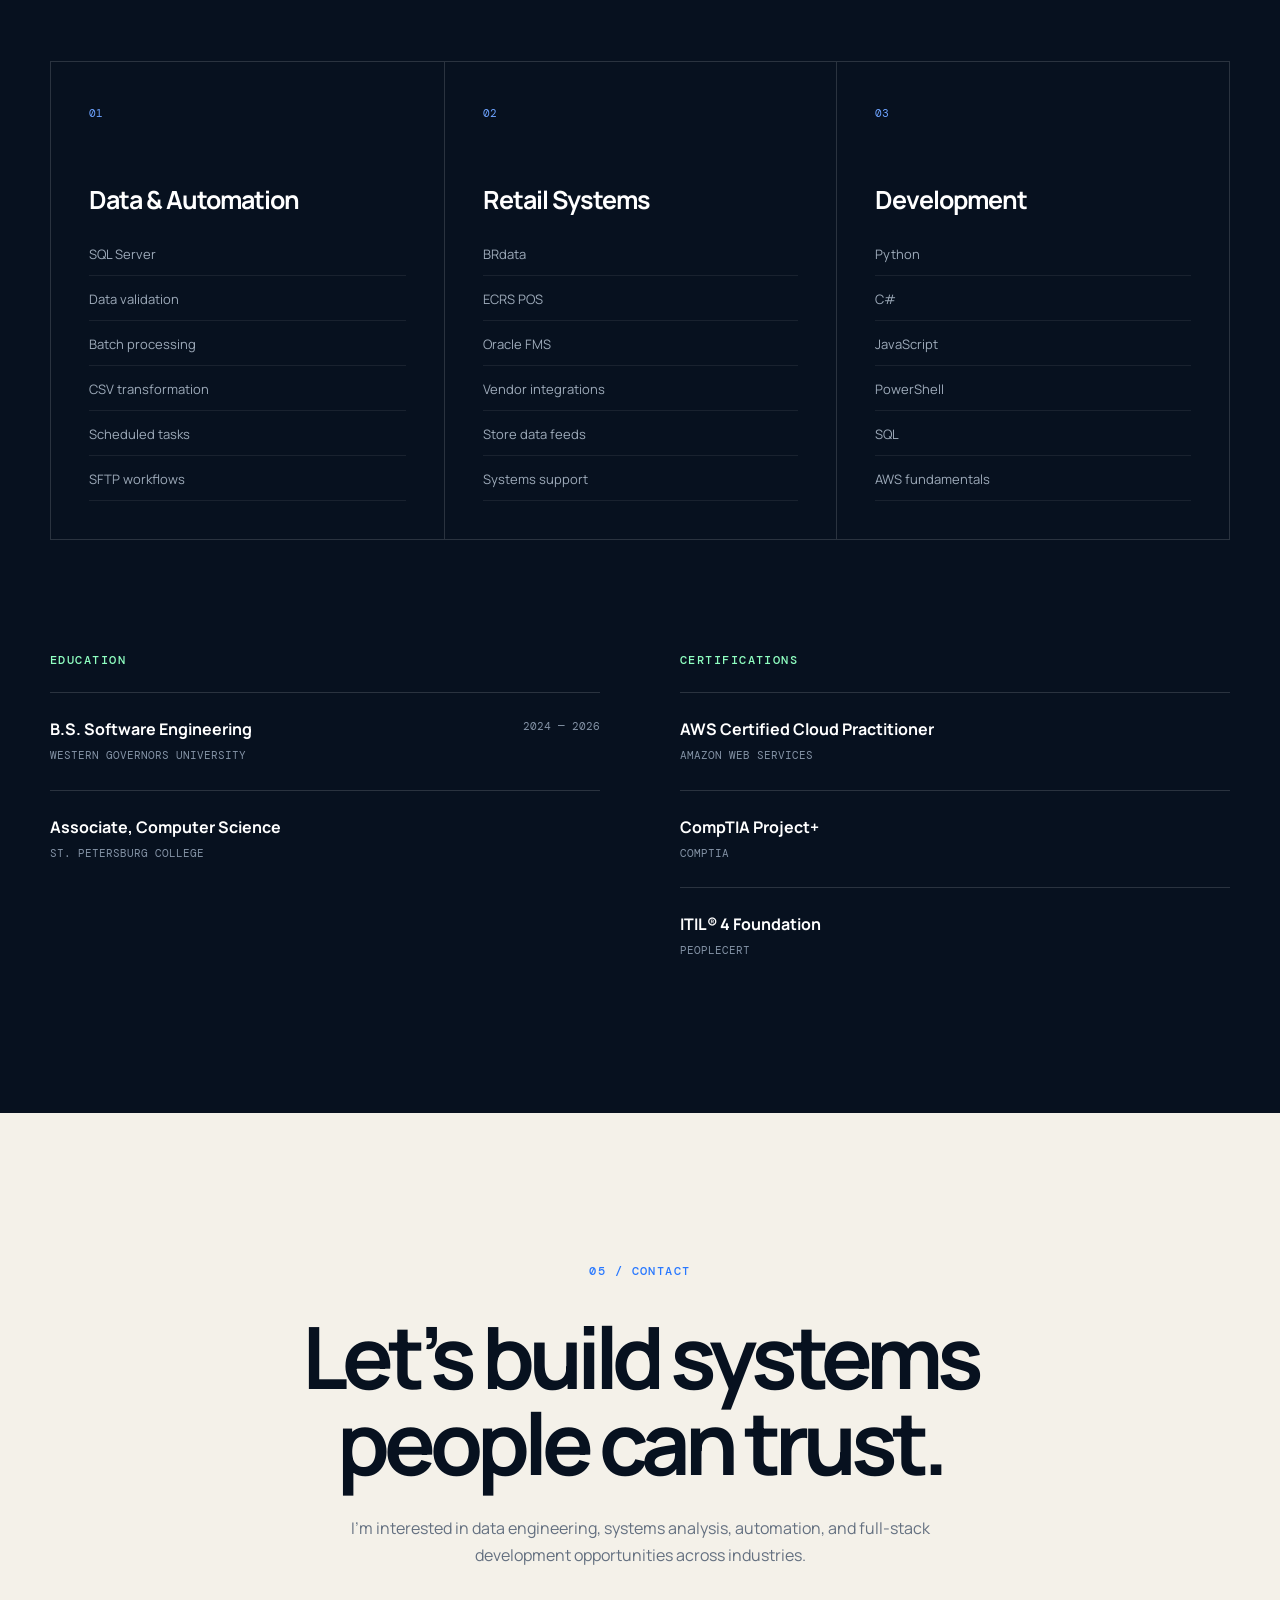
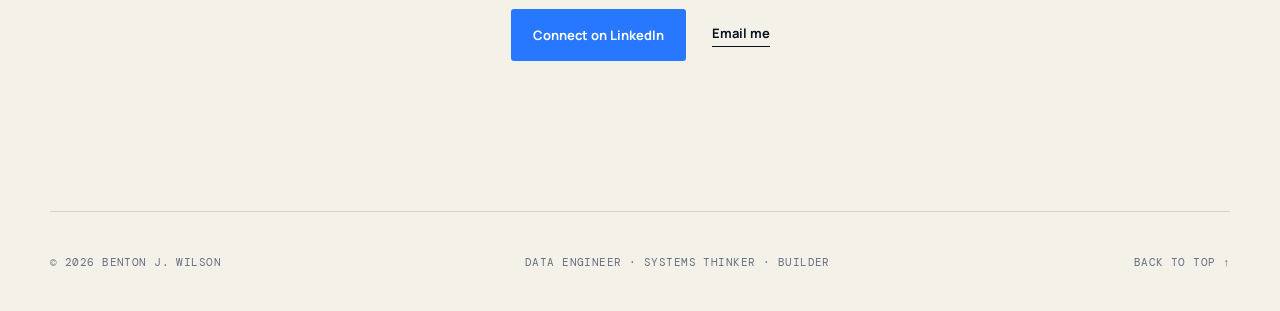
==== commit 1dcb84d8: "Improve accessibility and persistent navigation" ====
--- a/index.html
+++ b/index.html
@@ -5,14 +5,14 @@
     <meta name="viewport" content="width=device-width, initial-scale=1.0" />
     <meta
       name="description"
-      content="Benton Wilson is a data engineer, systems analyst, and full-stack developer who connects complex systems, data, and operations."
+      content="Benton J. Wilson is a data engineer, systems analyst, and full-stack developer who connects complex systems, data, and operations."
     />
-    <meta name="author" content="Benton Wilson" />
+    <meta name="author" content="Benton J. Wilson" />
     <meta name="robots" content="index, follow" />
     <meta name="theme-color" content="#07111f" />
     <meta property="og:type" content="website" />
     <meta property="og:locale" content="en_US" />
-    <meta property="og:title" content="Benton Wilson | Data Engineer & Systems Analyst" />
+    <meta property="og:title" content="Benton J. Wilson | Data Engineer & Systems Analyst" />
     <meta
       property="og:description"
       content="Data engineer, systems analyst, and developer connecting complex systems, data, and operations."
@@ -20,16 +20,16 @@
     <meta property="og:image" content="assets/benton-wilson-social-card.png" />
     <meta property="og:image:width" content="1200" />
     <meta property="og:image:height" content="630" />
-    <meta property="og:image:alt" content="Benton Wilson, Data Engineer and Systems Analyst" />
+    <meta property="og:image:alt" content="Benton J. Wilson, Data Engineer and Systems Analyst" />
     <meta name="twitter:card" content="summary_large_image" />
-    <meta name="twitter:title" content="Benton Wilson | Data Engineer & Systems Analyst" />
+    <meta name="twitter:title" content="Benton J. Wilson | Data Engineer & Systems Analyst" />
     <meta
       name="twitter:description"
       content="I make complex systems work together through dependable integrations, clean data, and practical automation."
     />
     <meta name="twitter:image" content="assets/benton-wilson-social-card.png" />
-    <title>Benton Wilson | Data Engineer & Systems Analyst</title>
-    <link rel="icon" href="assets/favicon.svg" type="image/svg+xml" />
+    <title>Benton J. Wilson | Data Engineer & Systems Analyst</title>
+    <link rel="icon" href="assets/favicon.svg?v=2" type="image/svg+xml" />
     <link rel="manifest" href="site.webmanifest" />
     <link rel="preconnect" href="https://fonts.googleapis.com" />
     <link rel="preconnect" href="https://fonts.gstatic.com" crossorigin />
@@ -37,12 +37,12 @@
       href="https://fonts.googleapis.com/css2?family=DM+Mono:wght@400;500&family=Manrope:wght@400;500;600;700;800&display=swap"
       rel="stylesheet"
     />
-    <link rel="stylesheet" href="styles.css?v=20260610-2" />
+    <link rel="stylesheet" href="styles.css?v=20260610-3" />
     <script type="application/ld+json">
       {
         "@context": "https://schema.org",
         "@type": "Person",
-        "name": "Benton Wilson",
+        "name": "Benton J. Wilson",
         "jobTitle": "Data Engineer and Systems Analyst",
         "image": "assets/benton-wilson-profile.jpg",
         "address": {
@@ -73,20 +73,20 @@
         ]
       }
     </script>
-    <script src="script.js" defer></script>
+    <script src="script.js?v=20260610-1" defer></script>
   </head>
   <body>
     <a class="skip-link" href="#main-content">Skip to main content</a>
     <div class="page-grid" aria-hidden="true"></div>
 
-    <header class="site-header">
+    <header class="site-header" id="site-header">
       <div class="brand">
         <a
           class="profile-link"
           href="https://www.linkedin.com/in/benton-wilson/"
           target="_blank"
           rel="noopener noreferrer"
-          aria-label="View Benton Wilson on LinkedIn"
+          aria-label="View Benton J. Wilson on LinkedIn"
         >
           <img
             class="brand-mark"
@@ -96,11 +96,11 @@
             height="400"
           />
         </a>
-        <a class="brand-name" href="#main-content">Benton Wilson</a>
+        <a class="brand-name" href="#main-content">Benton J. Wilson</a>
       </div>
 
       <button class="menu-toggle" type="button" aria-expanded="false" aria-controls="primary-nav">
-        <span class="sr-only">Toggle navigation</span>
+        <span class="sr-only">Open navigation</span>
         <span></span>
         <span></span>
       </button>
@@ -144,7 +144,11 @@
           </div>
         </div>
 
-        <div class="hero-visual reveal" aria-label="A visual overview of Benton's work">
+        <div class="hero-visual reveal">
+          <p class="sr-only">
+            A visual overview connecting operational systems, data operations, and business
+            outcomes.
+          </p>
           <div class="system-card">
             <div class="system-card-header">
               <span>systems_overview</span>
@@ -583,7 +587,7 @@
     </main>
 
     <footer class="site-footer section-shell">
-      <p>© <span id="year"></span> Benton Wilson</p>
+      <p>© <span id="year"></span> Benton J. Wilson</p>
       <p>Data engineer · Systems thinker · Builder</p>
       <a href="#main-content">Back to top ↑</a>
     </footer>
--- a/styles.css
+++ b/styles.css
@@ -21,7 +21,7 @@
 
 html {
   scroll-behavior: smooth;
-  scroll-padding-top: 24px;
+  scroll-padding-top: 72px;
 }
 
 body {
@@ -105,17 +105,40 @@
 }
 
 .site-header {
-  position: absolute;
+  position: fixed;
   top: 0;
-  left: 50%;
-  z-index: 20;
+  left: 0;
+  z-index: 50;
   display: flex;
-  width: min(calc(100% - 48px), var(--max-width));
+  width: 100%;
   min-height: 92px;
   align-items: center;
   justify-content: space-between;
-  transform: translateX(-50%);
+  padding-inline: max(24px, calc((100vw - var(--max-width)) / 2));
   color: var(--white);
+  transition: min-height 180ms ease;
+}
+
+.site-header::before {
+  position: absolute;
+  inset: 0;
+  z-index: -1;
+  border-bottom: 1px solid transparent;
+  content: "";
+  background: rgba(7, 17, 31, 0.94);
+  opacity: 0;
+  backdrop-filter: blur(16px);
+  transition: opacity 180ms ease, border-color 180ms ease;
+}
+
+.site-header.is-scrolled {
+  min-height: 72px;
+}
+
+.site-header.is-scrolled::before,
+.site-header:focus-within::before {
+  border-color: rgba(255, 255, 255, 0.12);
+  opacity: 1;
 }
 
 .brand {
@@ -126,8 +149,11 @@
 }
 
 .profile-link {
-  display: block;
+  display: grid;
+  min-width: 44px;
+  min-height: 44px;
   flex: 0 0 auto;
+  place-items: center;
   border-radius: 50%;
 }
 
@@ -161,11 +187,35 @@
 }
 
 .primary-nav a {
+  position: relative;
+  display: inline-flex;
+  min-height: 44px;
+  align-items: center;
   transition: color 180ms ease;
 }
 
-.primary-nav a:hover {
+.primary-nav a:hover,
+.primary-nav a[aria-current="location"] {
   color: var(--blue-light);
+}
+
+.primary-nav a[href^="#"]::after {
+  position: absolute;
+  right: 0;
+  bottom: 5px;
+  left: 0;
+  height: 2px;
+  content: "";
+  background: currentColor;
+  transform: scaleX(0);
+  transform-origin: left;
+  transition: transform 180ms ease;
+}
+
+.primary-nav a[href^="#"]:hover::after,
+.primary-nav a[href^="#"]:focus-visible::after,
+.primary-nav a[aria-current="location"]::after {
+  transform: scaleX(1);
 }
 
 .primary-nav .nav-cta {
@@ -176,6 +226,8 @@
 
 .menu-toggle {
   display: none;
+  min-width: 44px;
+  min-height: 44px;
   border: 0;
   background: transparent;
 }
@@ -1123,8 +1175,8 @@
     position: relative;
     z-index: 22;
     display: grid;
-    width: 40px;
-    height: 40px;
+    width: 44px;
+    height: 44px;
     place-content: center;
     gap: 6px;
     cursor: pointer;
@@ -1164,6 +1216,16 @@
     transition: opacity 180ms ease, visibility 180ms ease;
   }
 
+  .primary-nav a[href^="#"] {
+    width: 100%;
+  }
+
+  .primary-nav a[href^="#"]::after {
+    right: auto;
+    bottom: 0;
+    width: 56px;
+  }
+
   .primary-nav.open {
     visibility: visible;
     opacity: 1;
@@ -1237,9 +1299,21 @@
 }
 
 @media (max-width: 680px) {
-  .section-shell,
+  html {
+    scroll-padding-top: 68px;
+  }
+
+  .section-shell {
+    width: min(calc(100% - 32px), var(--max-width));
+  }
+
   .site-header {
-    width: min(calc(100% - 32px), var(--max-width));
+    min-height: 76px;
+    padding-inline: 16px;
+  }
+
+  .site-header.is-scrolled {
+    min-height: 68px;
   }
 
   .section-block {
@@ -1421,10 +1495,9 @@
   *,
   *::before,
   *::after {
-    animation-duration: 0.01ms !important;
-    animation-iteration-count: 1 !important;
+    animation: none !important;
     scroll-behavior: auto !important;
-    transition-duration: 0.01ms !important;
+    transition: none !important;
   }
 
   .reveal {
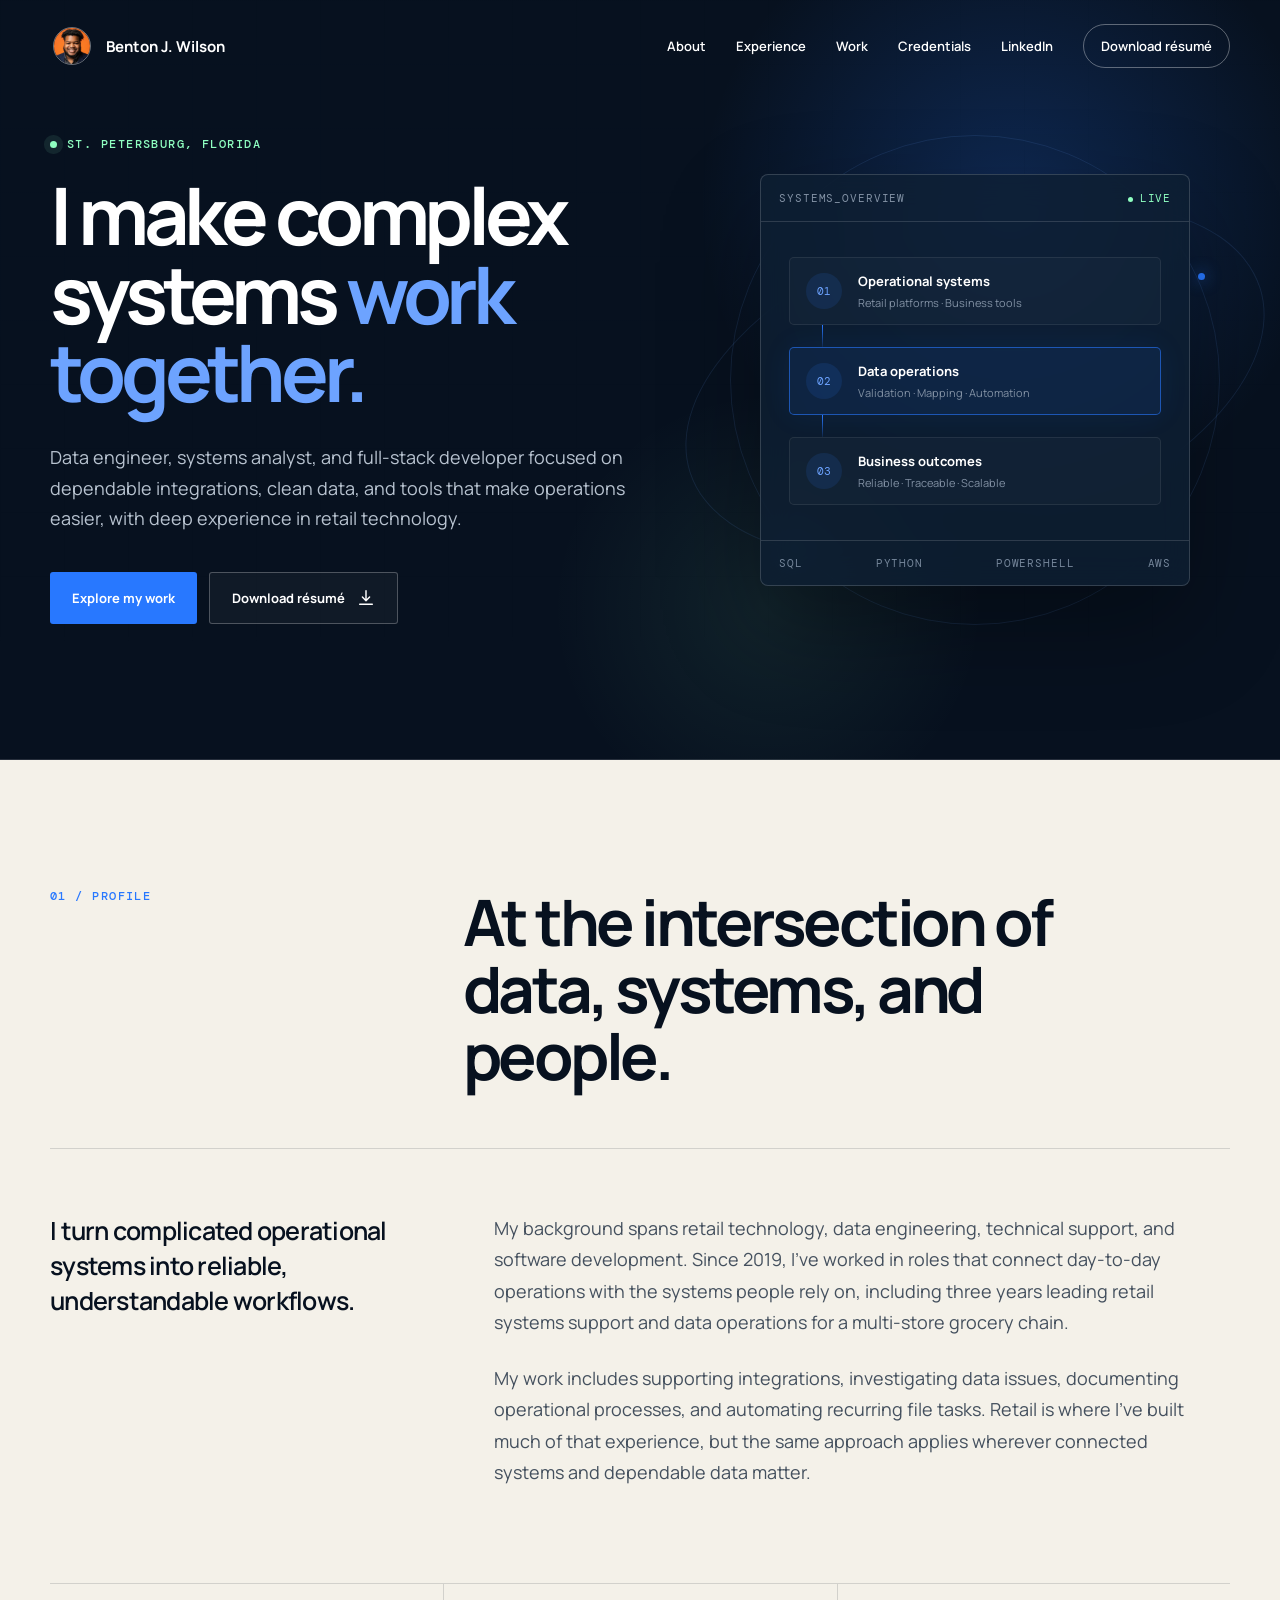
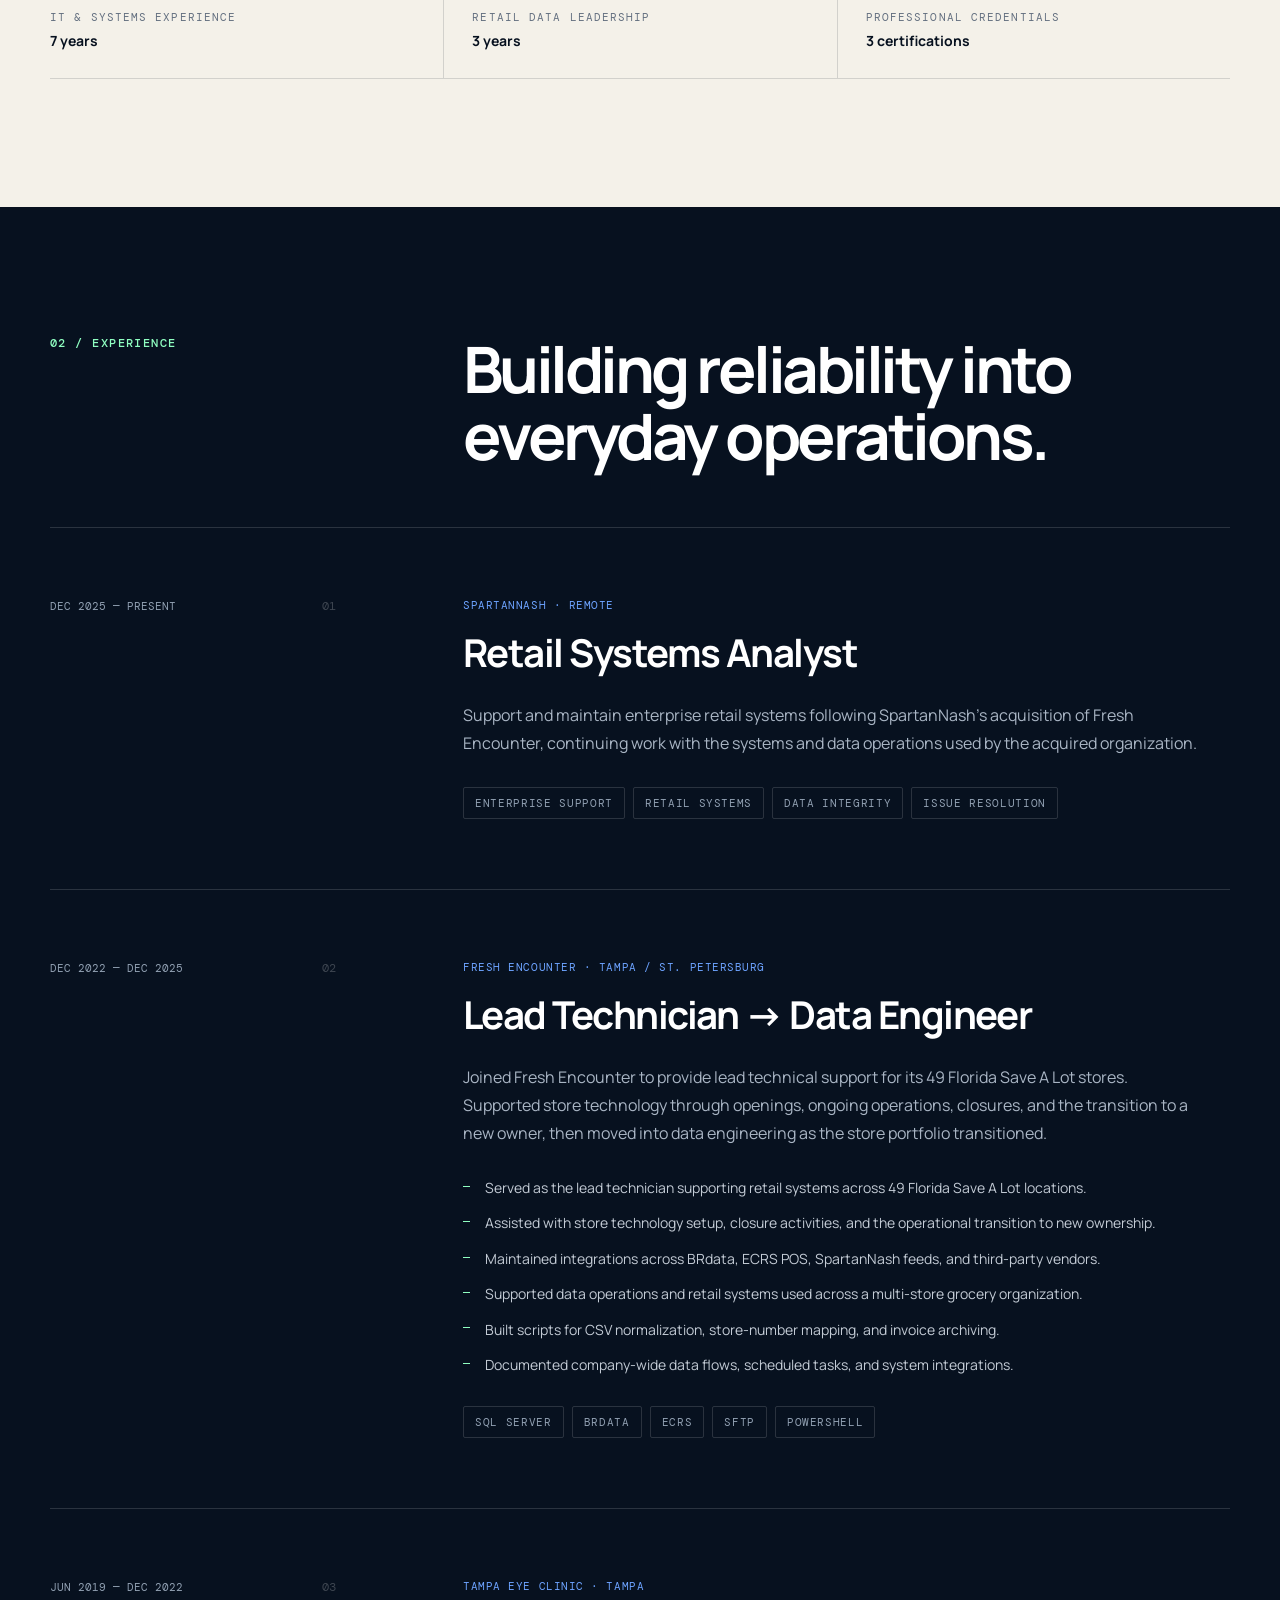
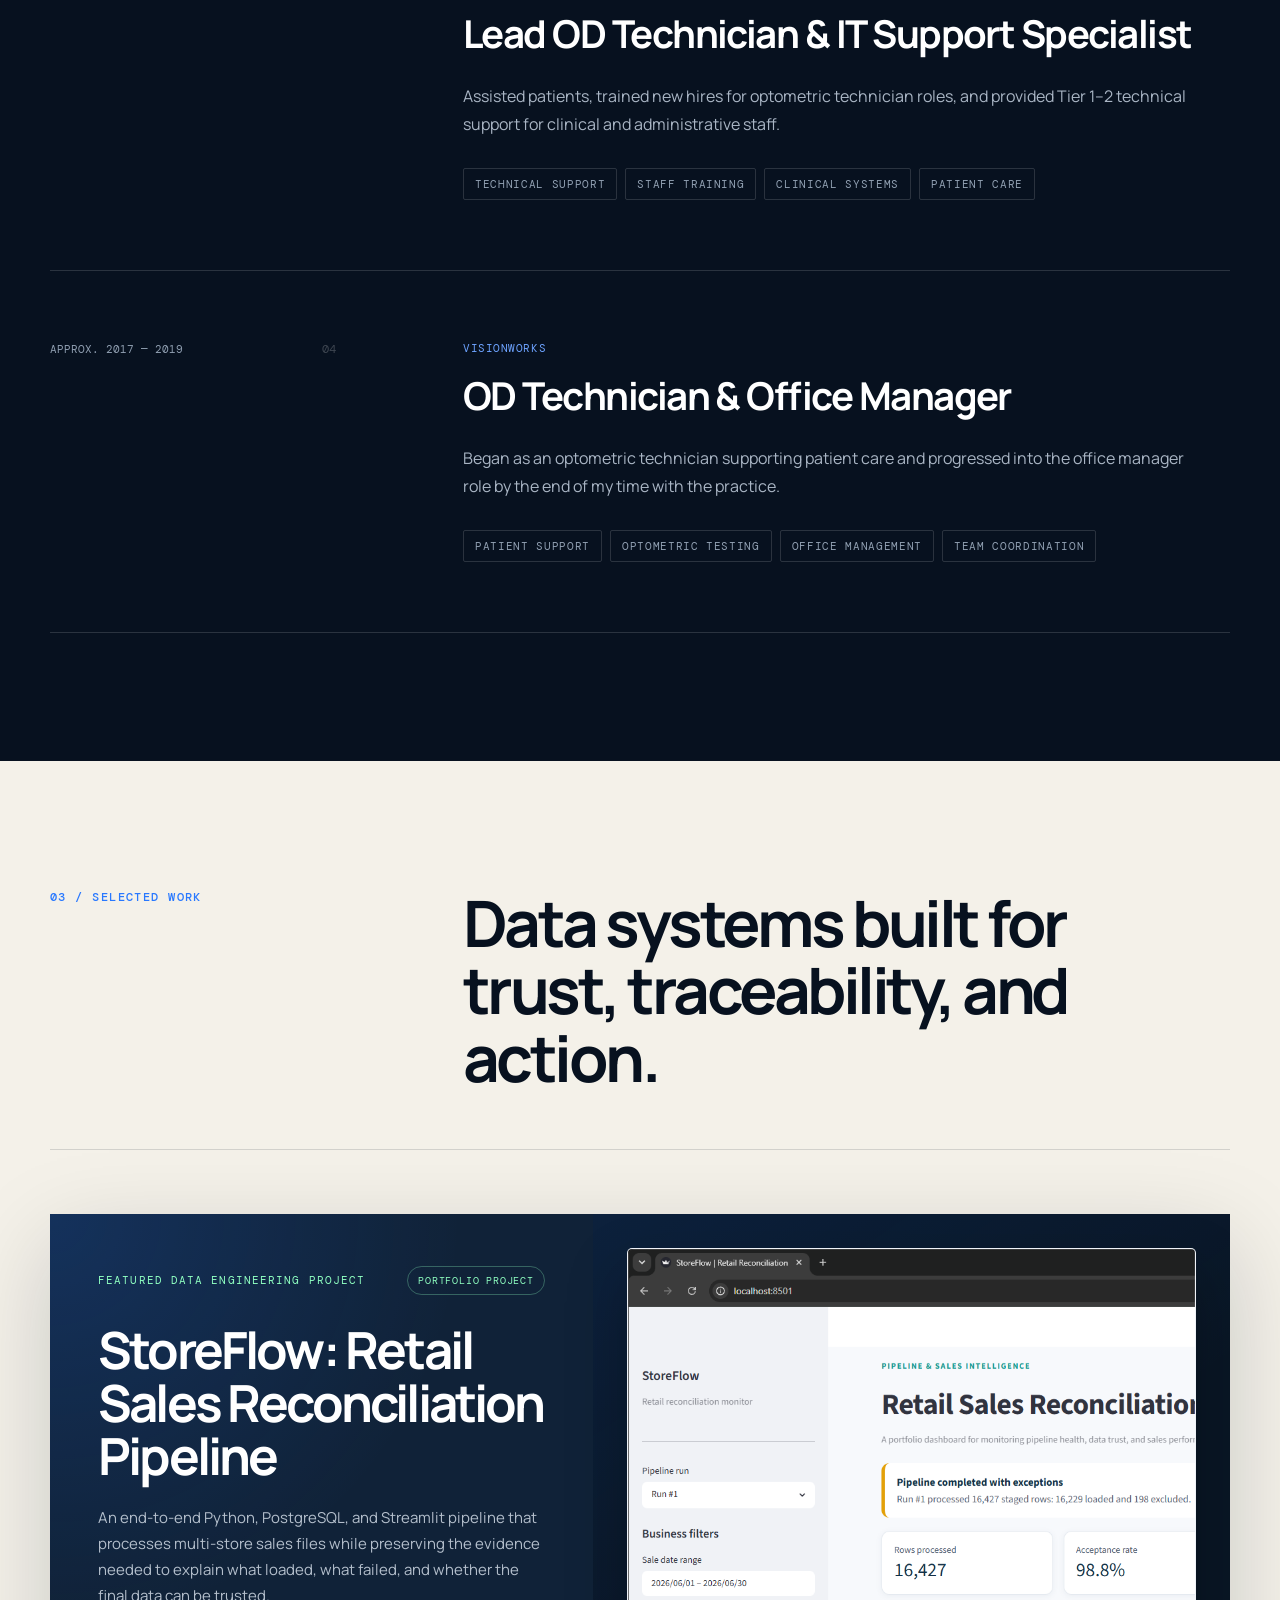
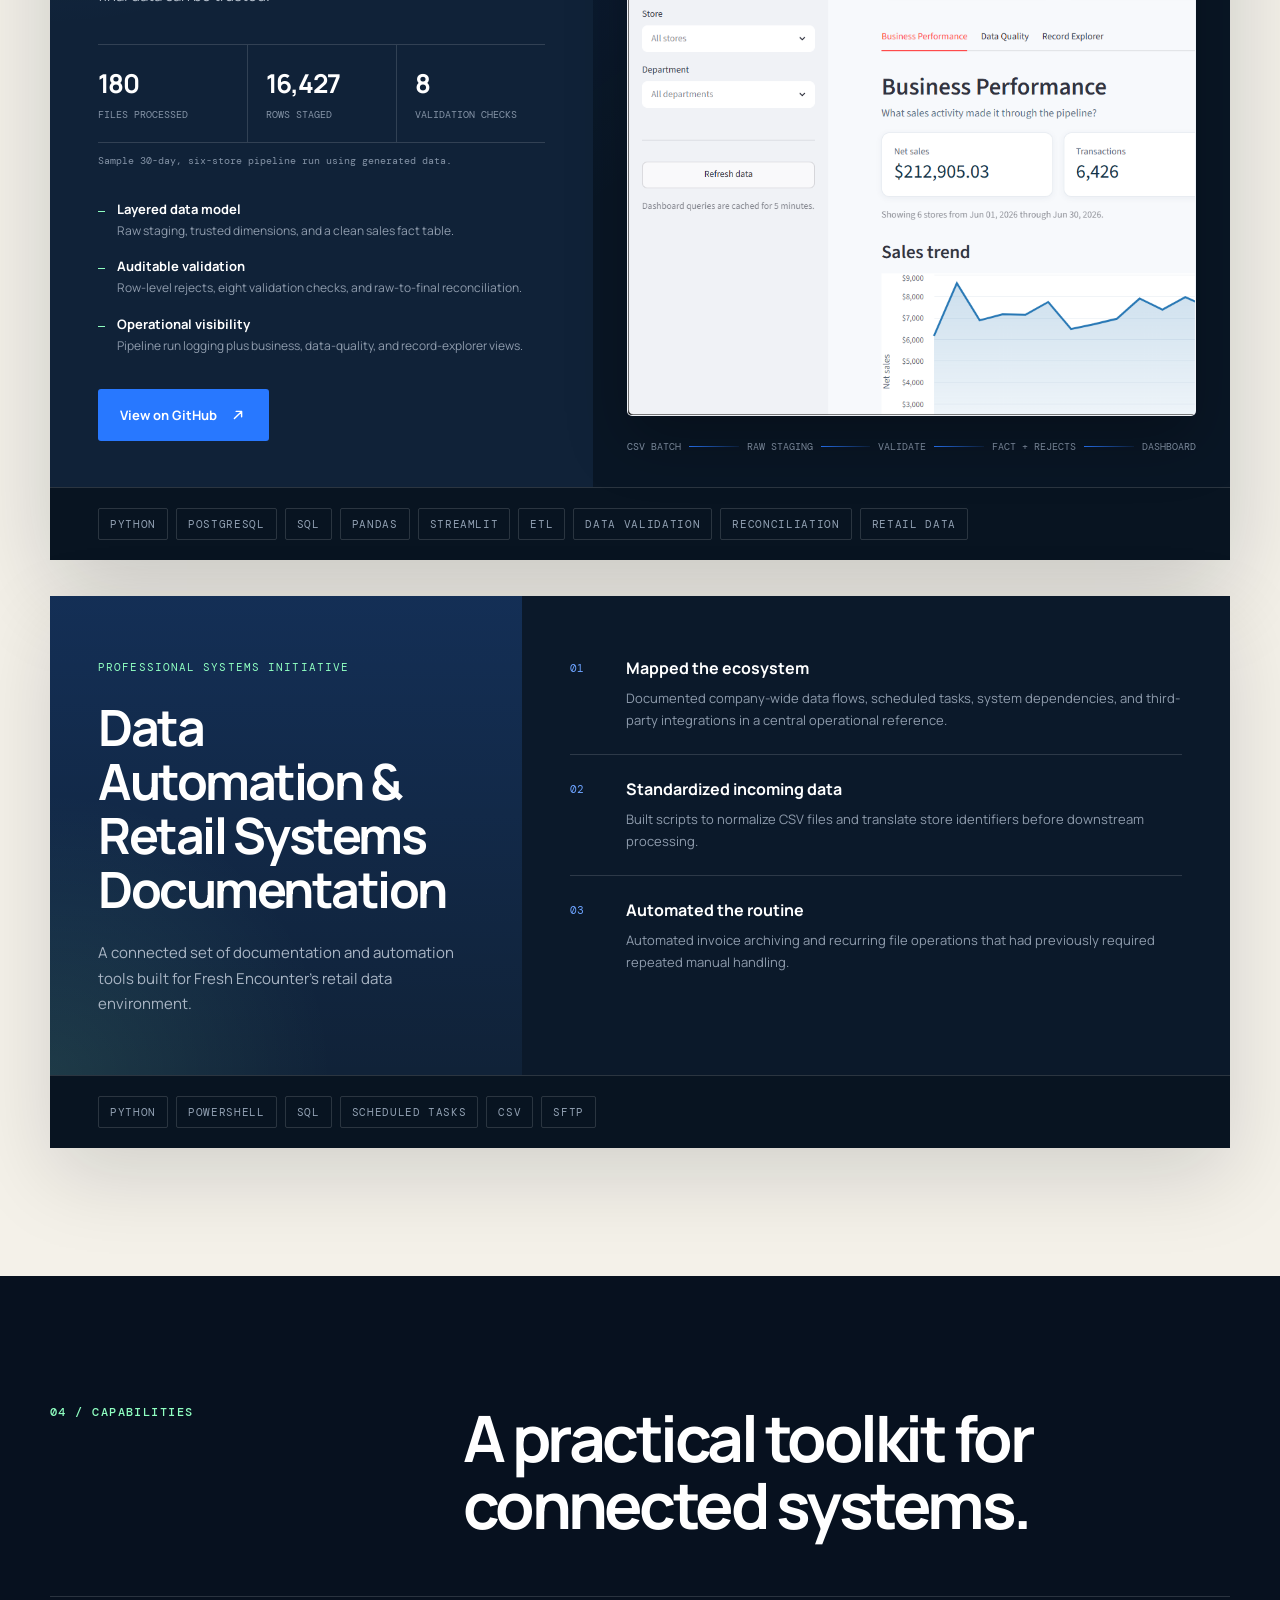
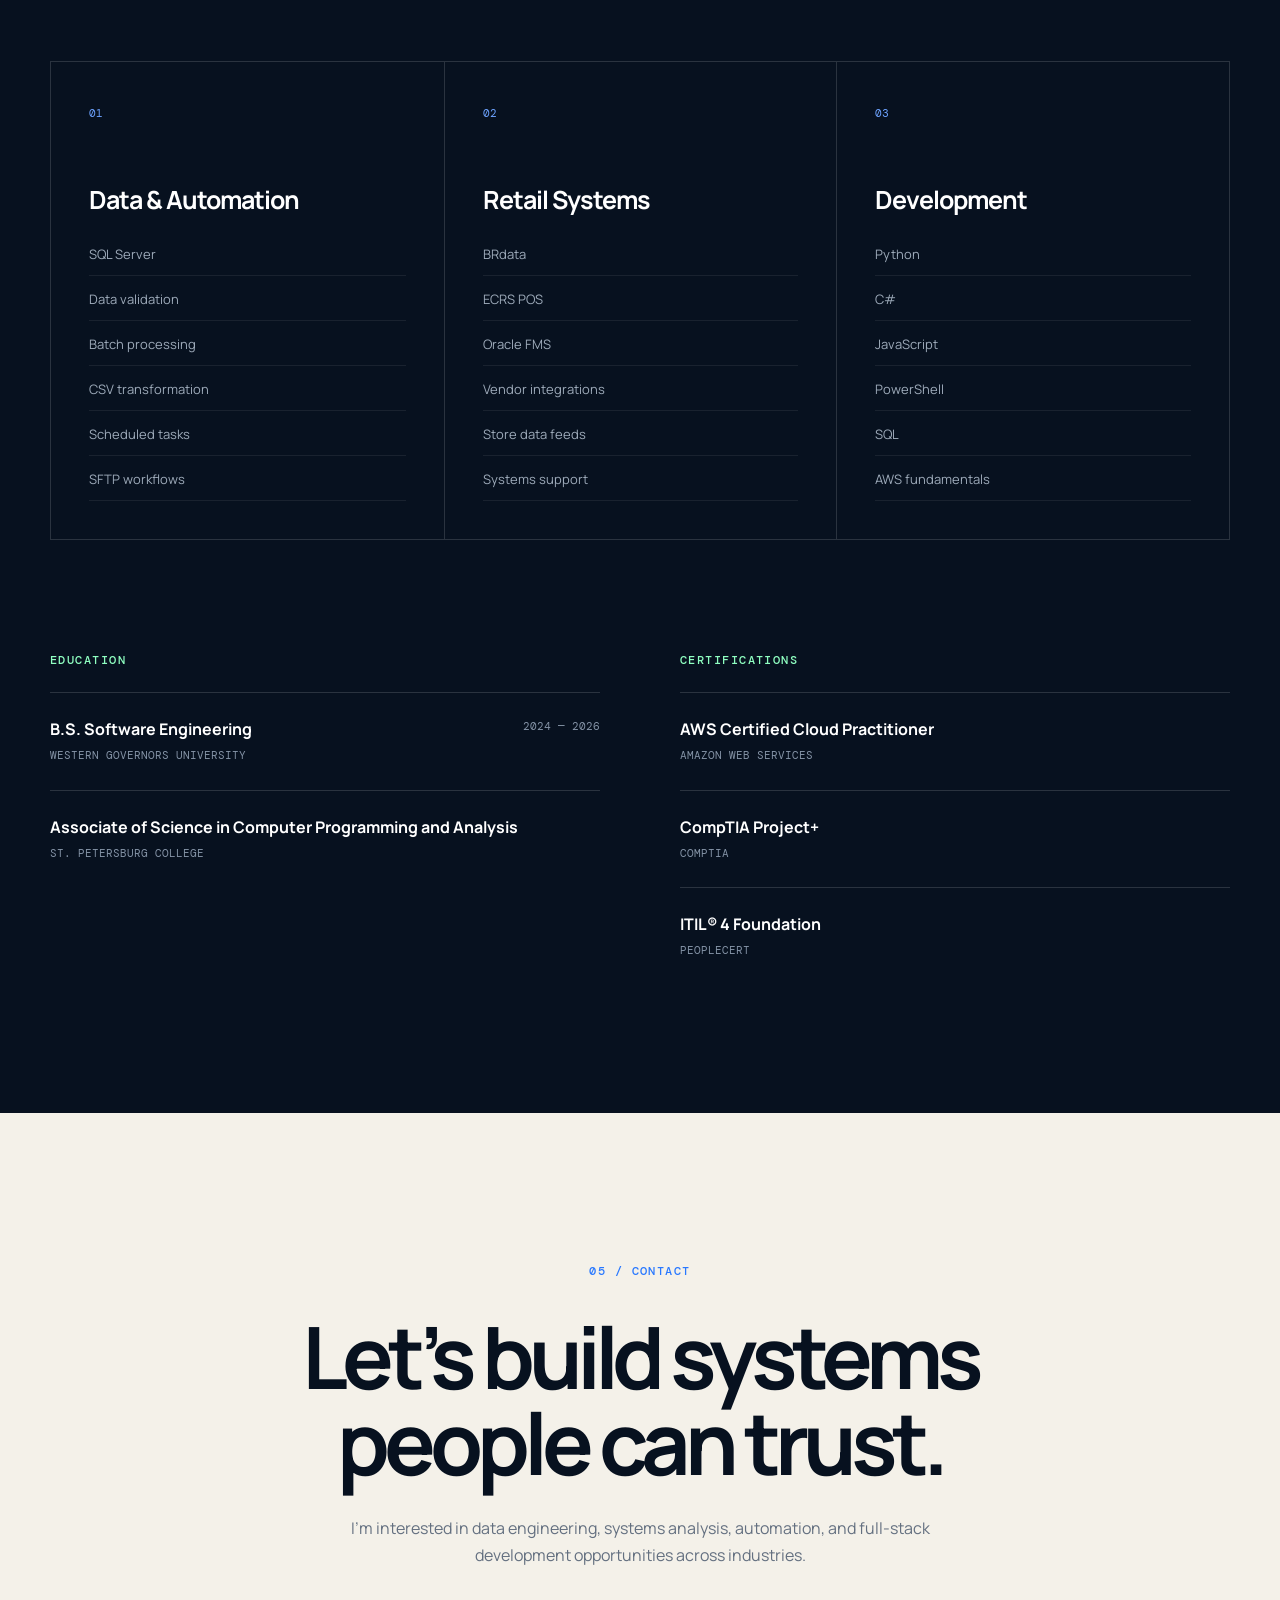
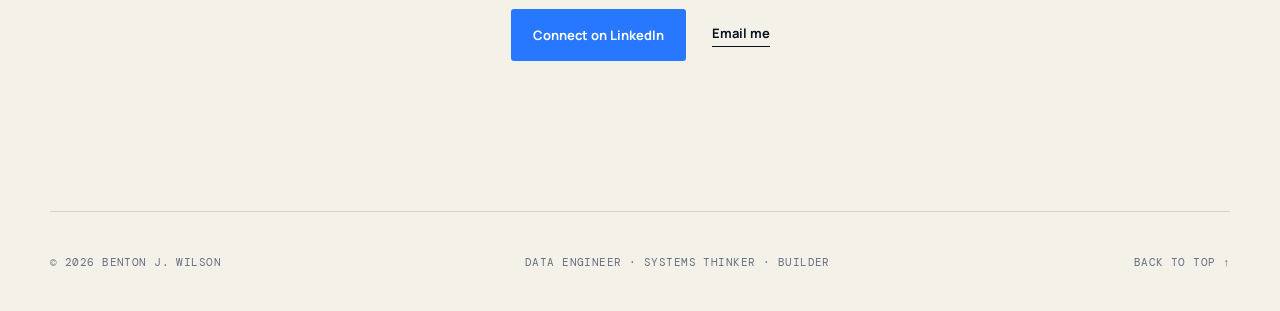
==== commit 64f66dd0: "Correct St. Petersburg College degree on portfolio and résumé" ====
--- a/index.html
+++ b/index.html
@@ -134,7 +134,7 @@
             experience in retail technology.
           </p>
           <div class="hero-actions">
-            <a class="button button-primary" href="#experience">Explore my work</a>
+            <a class="button button-primary" href="#work">Explore my work</a>
             <a class="button button-secondary" href="assets/Benton-Wilson-Resume-2026-clean.pdf" download>
               <span>Download résumé</span>
               <svg viewBox="0 0 20 20" aria-hidden="true">
@@ -543,7 +543,7 @@
               </article>
               <article class="credential-row">
                 <div>
-                  <h3>Associate, Computer Science</h3>
+                  <h3>Associate of Science in Computer Programming and Analysis</h3>
                   <p>St. Petersburg College</p>
                 </div>
               </article>
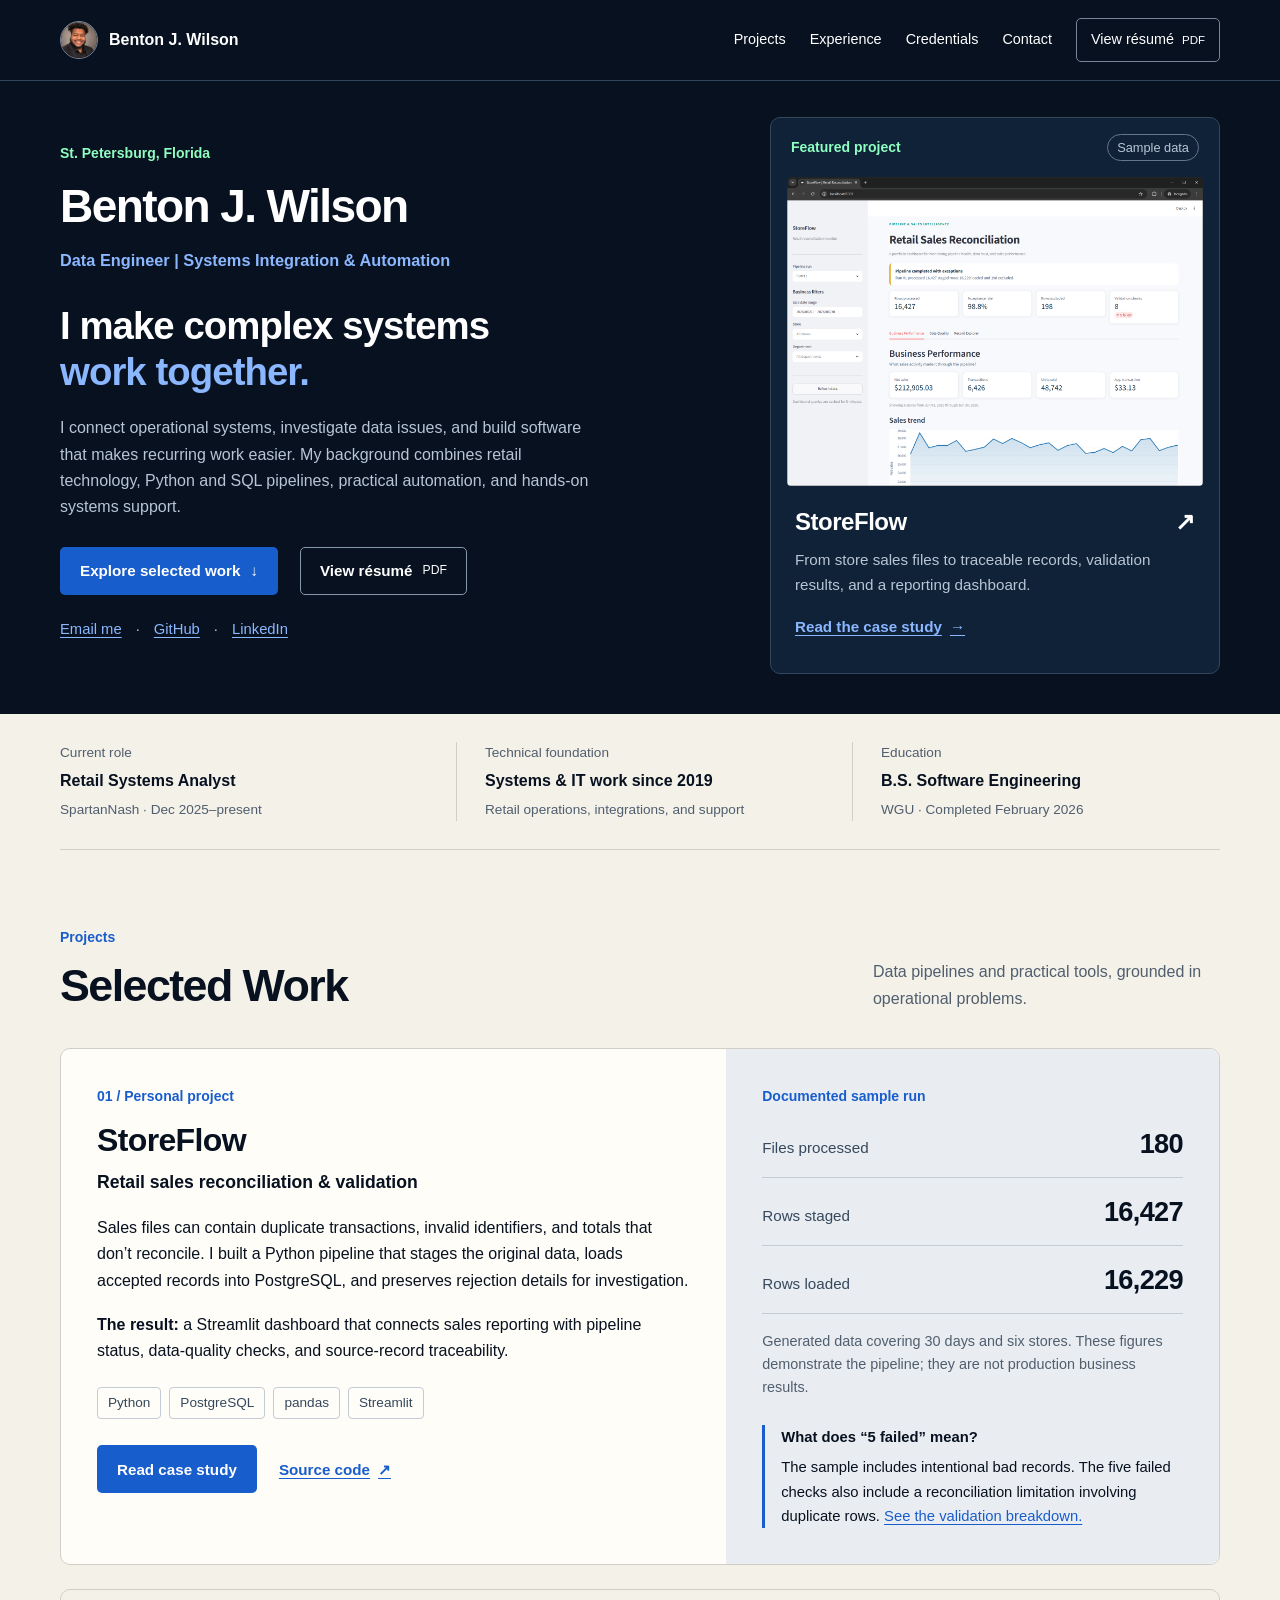
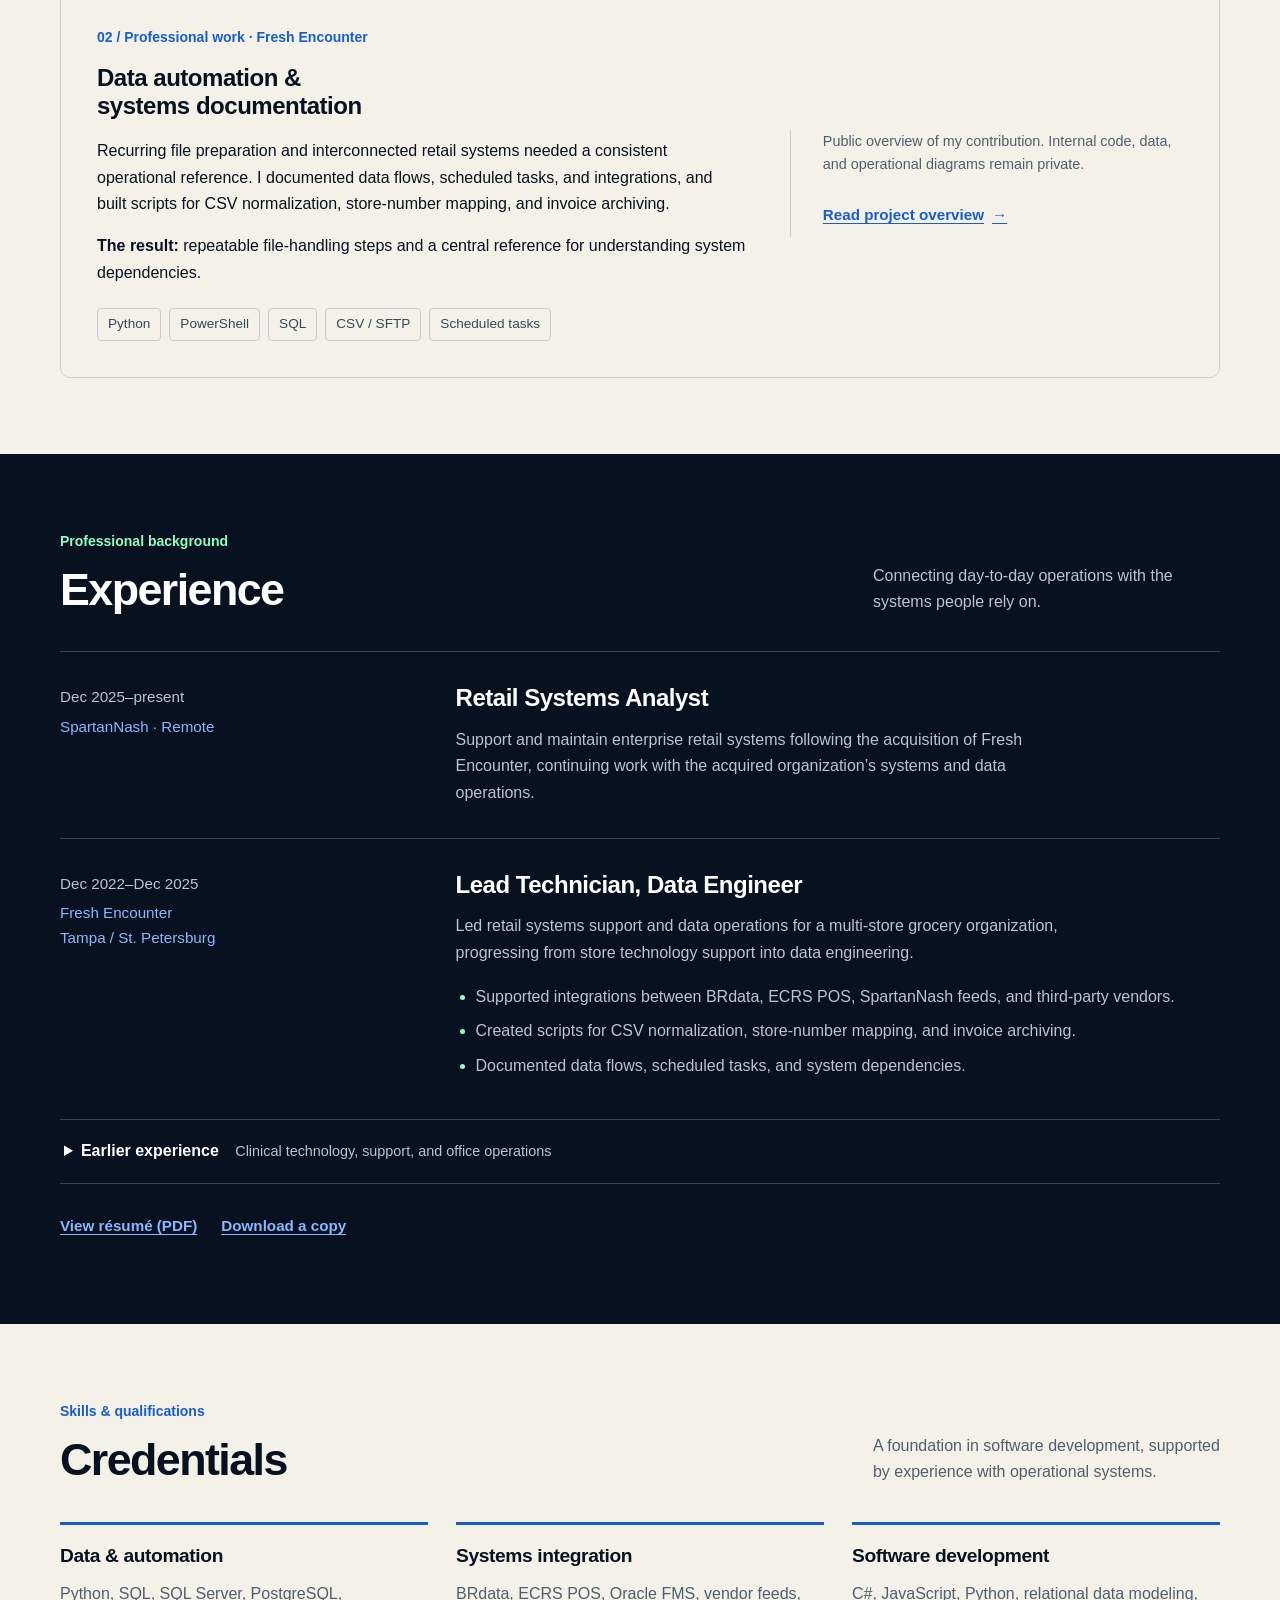
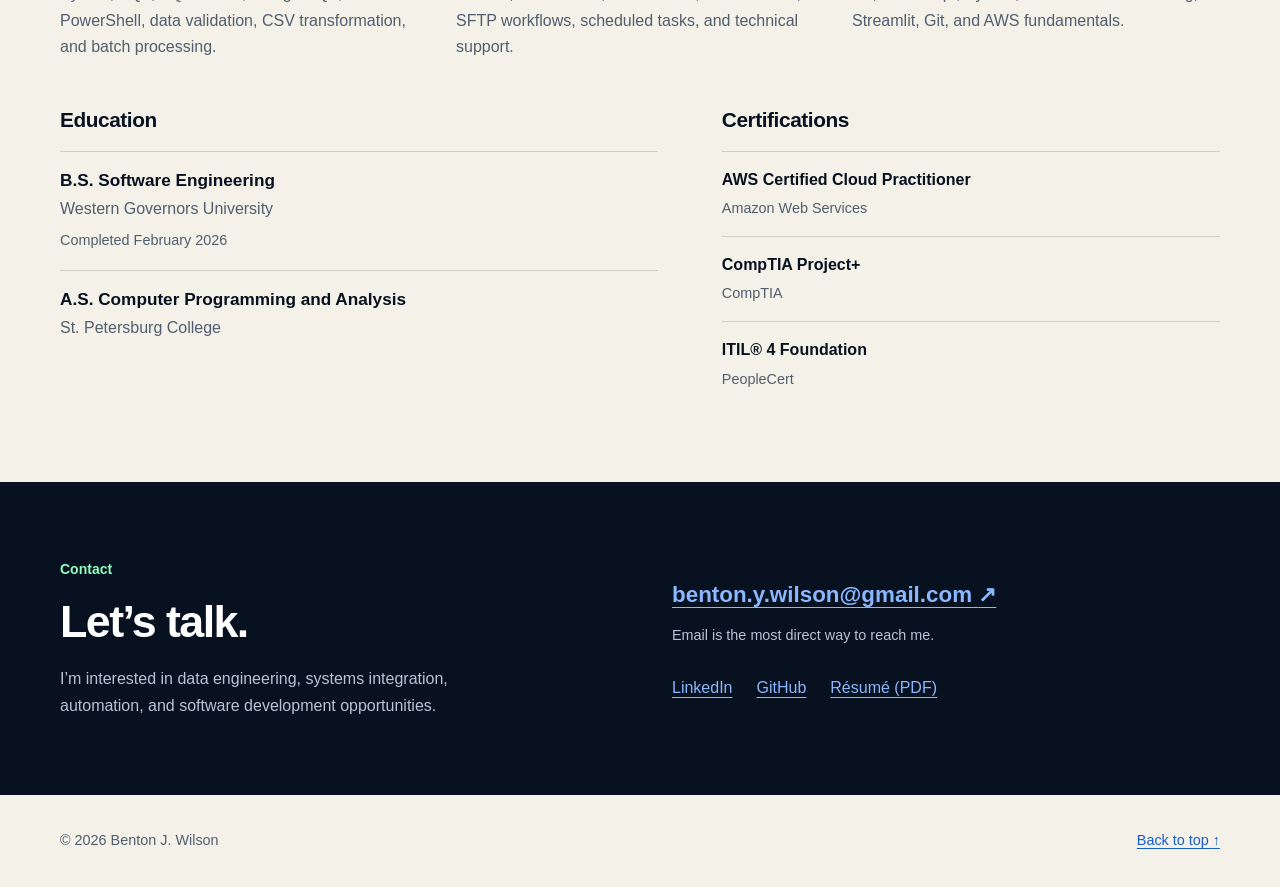
==== commit 22968a93: "Improve portfolio presentation, project evidence, and accessibility" ====
--- a/index.html
+++ b/index.html
@@ -1,595 +1,107 @@
 <!doctype html>
 <html lang="en">
-  <head>
-    <meta charset="UTF-8" />
-    <meta name="viewport" content="width=device-width, initial-scale=1.0" />
-    <meta
-      name="description"
-      content="Benton J. Wilson is a data engineer, systems analyst, and full-stack developer who connects complex systems, data, and operations."
-    />
-    <meta name="author" content="Benton J. Wilson" />
-    <meta name="robots" content="index, follow" />
-    <meta name="theme-color" content="#07111f" />
-    <meta property="og:type" content="website" />
-    <meta property="og:locale" content="en_US" />
-    <meta property="og:title" content="Benton J. Wilson | Data Engineer & Systems Analyst" />
-    <meta
-      property="og:description"
-      content="Data engineer, systems analyst, and developer connecting complex systems, data, and operations."
-    />
-    <meta property="og:image" content="assets/benton-wilson-social-card.png" />
-    <meta property="og:image:width" content="1200" />
-    <meta property="og:image:height" content="630" />
-    <meta property="og:image:alt" content="Benton J. Wilson, Data Engineer and Systems Analyst" />
-    <meta name="twitter:card" content="summary_large_image" />
-    <meta name="twitter:title" content="Benton J. Wilson | Data Engineer & Systems Analyst" />
-    <meta
-      name="twitter:description"
-      content="I make complex systems work together through dependable integrations, clean data, and practical automation."
-    />
-    <meta name="twitter:image" content="assets/benton-wilson-social-card.png" />
-    <title>Benton J. Wilson | Data Engineer & Systems Analyst</title>
-    <link rel="icon" href="assets/favicon.svg?v=2" type="image/svg+xml" />
-    <link rel="manifest" href="site.webmanifest" />
-    <link rel="preconnect" href="https://fonts.googleapis.com" />
-    <link rel="preconnect" href="https://fonts.gstatic.com" crossorigin />
-    <link
-      href="https://fonts.googleapis.com/css2?family=DM+Mono:wght@400;500&family=Manrope:wght@400;500;600;700;800&display=swap"
-      rel="stylesheet"
-    />
-    <link rel="stylesheet" href="styles.css?v=20260610-3" />
-    <script type="application/ld+json">
-      {
-        "@context": "https://schema.org",
-        "@type": "Person",
-        "name": "Benton J. Wilson",
-        "jobTitle": "Data Engineer and Systems Analyst",
-        "image": "assets/benton-wilson-profile.jpg",
-        "address": {
-          "@type": "PostalAddress",
-          "addressLocality": "St. Petersburg",
-          "addressRegion": "FL",
-          "addressCountry": "US"
-        },
-        "alumniOf": [
-          {
-            "@type": "CollegeOrUniversity",
-            "name": "Western Governors University"
-          },
-          {
-            "@type": "CollegeOrUniversity",
-            "name": "St. Petersburg College"
-          }
-        ],
-        "sameAs": ["https://www.linkedin.com/in/benton-wilson/"],
-        "knowsAbout": [
-          "Data Engineering",
-          "Systems Analysis",
-          "SQL Server",
-          "Python",
-          "PowerShell",
-          "Retail Systems",
-          "Process Automation"
-        ]
-      }
-    </script>
-    <script src="script.js?v=20260610-1" defer></script>
-  </head>
-  <body>
-    <a class="skip-link" href="#main-content">Skip to main content</a>
-    <div class="page-grid" aria-hidden="true"></div>
-
-    <header class="site-header" id="site-header">
-      <div class="brand">
-        <a
-          class="profile-link"
-          href="https://www.linkedin.com/in/benton-wilson/"
-          target="_blank"
-          rel="noopener noreferrer"
-          aria-label="View Benton J. Wilson on LinkedIn"
-        >
-          <img
-            class="brand-mark"
-            src="assets/benton-wilson-profile.jpg"
-            alt=""
-            width="400"
-            height="400"
-          />
-        </a>
-        <a class="brand-name" href="#main-content">Benton J. Wilson</a>
+<head>
+  <meta charset="UTF-8" />
+  <meta name="viewport" content="width=device-width, initial-scale=1.0" />
+  <meta name="description" content="Benton J. Wilson — data engineering, systems integration, automation, and software development. Explore selected projects, experience, and résumé." />
+  <meta name="author" content="Benton J. Wilson" />
+  <meta name="robots" content="index, follow" />
+  <meta name="theme-color" content="#07111f" />
+  <link rel="canonical" href="https://bentonjwilson.info/" />
+  <meta property="og:type" content="website" />
+  <meta property="og:locale" content="en_US" />
+  <meta property="og:url" content="https://bentonjwilson.info/" />
+  <meta property="og:title" content="Benton J. Wilson | Data Engineering & Systems Integration" />
+  <meta property="og:description" content="I make complex systems work together. Selected work in data engineering, systems integration, and automation." />
+  <meta property="og:image" content="https://bentonjwilson.info/assets/benton-wilson-social-card.png" />
+  <meta property="og:image:width" content="1200" />
+  <meta property="og:image:height" content="630" />
+  <meta property="og:image:alt" content="Benton J. Wilson, Data Engineer and Systems Analyst" />
+  <meta name="twitter:card" content="summary_large_image" />
+  <meta name="twitter:title" content="Benton J. Wilson | Data Engineering & Systems Integration" />
+  <meta name="twitter:description" content="I make complex systems work together through dependable integrations, clean data, and practical automation." />
+  <meta name="twitter:image" content="https://bentonjwilson.info/assets/benton-wilson-social-card.png" />
+  <title>Benton J. Wilson | Data Engineering & Systems Integration</title>
+  <link rel="icon" href="assets/favicon.svg?v=2" type="image/svg+xml" />
+  <link rel="manifest" href="site.webmanifest" />
+  <link rel="stylesheet" href="styles.css?v=20261117" />
+  <script src="script.js?v=20261117" defer></script>
+  <script type="application/ld+json">
+    {"@context":"https://schema.org","@type":"Person","name":"Benton J. Wilson","url":"https://bentonjwilson.info/","jobTitle":"Retail Systems Analyst","image":"https://bentonjwilson.info/assets/benton-wilson-profile.jpg","address":{"@type":"PostalAddress","addressLocality":"St. Petersburg","addressRegion":"FL","addressCountry":"US"},"alumniOf":[{"@type":"CollegeOrUniversity","name":"Western Governors University"},{"@type":"CollegeOrUniversity","name":"St. Petersburg College"}],"sameAs":["https://www.linkedin.com/in/benton-wilson/","https://github.com/byntobox"],"knowsAbout":["Data Engineering","Systems Integration","Python","SQL","PowerShell","Retail Systems","Software Development"]}
+  </script>
+</head>
+<body>
+  <a class="skip-link" href="#main-content">Skip to main content</a>
+  <header class="site-header">
+    <div class="header-inner section-shell">
+      <a class="brand" href="#main-content"><img src="assets/benton-wilson-profile.jpg" alt="" width="40" height="40" /><span>Benton J. Wilson</span></a>
+      <button class="menu-toggle" type="button" aria-expanded="false" aria-controls="primary-nav" hidden>Menu <span aria-hidden="true">☰</span></button>
+      <nav id="primary-nav" class="primary-nav" aria-label="Primary navigation">
+        <a href="#work">Projects</a><a href="#experience">Experience</a><a href="#credentials">Credentials</a><a href="#contact">Contact</a>
+        <a class="nav-resume" href="assets/Benton-Wilson-Resume-2026-clean.pdf">View résumé <span class="file-type">PDF</span></a>
+      </nav>
+    </div>
+  </header>
+  <main id="main-content" tabindex="-1">
+    <section class="hero dark-surface" aria-labelledby="intro-title">
+      <div class="section-shell hero-grid">
+        <div class="hero-copy">
+          <p class="eyebrow">St. Petersburg, Florida</p>
+          <h1 id="intro-title">Benton J. Wilson</h1>
+          <p class="positioning">Data Engineer <span aria-hidden="true">|</span> Systems Integration &amp; Automation</p>
+          <p class="value-statement">I make complex systems<br class="desktop-break" /> <span>work together.</span></p>
+          <p class="hero-lead">I connect operational systems, investigate data issues, and build software that makes recurring work easier. My background combines retail technology, Python and SQL pipelines, practical automation, and hands-on systems support.</p>
+          <div class="actions"><a class="button button-primary" href="#work">Explore selected work <span aria-hidden="true">↓</span></a><a class="button button-outline" href="assets/Benton-Wilson-Resume-2026-clean.pdf">View résumé <span class="file-type">PDF</span></a></div>
+          <p class="hero-contact"><a href="mailto:benton.y.wilson@gmail.com">Email me</a><span aria-hidden="true">·</span><a href="https://github.com/byntobox">GitHub</a><span aria-hidden="true">·</span><a href="https://www.linkedin.com/in/benton-wilson/">LinkedIn</a></p>
+        </div>
+        <aside class="hero-project" aria-label="Featured project preview">
+          <div class="preview-top"><span class="eyebrow">Featured project</span><span class="badge">Sample data</span></div>
+          <a class="preview-image" href="storeflow.html" aria-label="Read the StoreFlow case study"><img src="assets/storeflow-dashboard-overview.png" alt="StoreFlow dashboard with pipeline status, validation exceptions, and sales reporting." width="1550" height="1152" fetchpriority="high" /></a>
+          <div class="preview-copy"><h2><a href="storeflow.html">StoreFlow <span aria-hidden="true">↗</span></a></h2><p>From store sales files to traceable records, validation results, and a reporting dashboard.</p><a class="text-link" href="storeflow.html">Read the case study <span aria-hidden="true">→</span></a></div>
+        </aside>
       </div>
-
-      <button class="menu-toggle" type="button" aria-expanded="false" aria-controls="primary-nav">
-        <span class="sr-only">Open navigation</span>
-        <span></span>
-        <span></span>
-      </button>
-
-      <nav id="primary-nav" class="primary-nav" aria-label="Primary navigation">
-        <a href="#about">About</a>
-        <a href="#experience">Experience</a>
-        <a href="#work">Work</a>
-        <a href="#credentials">Credentials</a>
-        <a
-          href="https://www.linkedin.com/in/benton-wilson/"
-          target="_blank"
-          rel="noopener noreferrer"
-        >
-          LinkedIn
-        </a>
-        <a class="nav-cta" href="assets/Benton-Wilson-Resume-2026-clean.pdf" download>
-          Download résumé
-        </a>
-      </nav>
-    </header>
-
-    <main id="main-content" tabindex="-1">
-      <section class="hero section-shell">
-        <div class="hero-copy reveal">
-          <p class="eyebrow"><span class="status-dot"></span> St. Petersburg, Florida</p>
-          <h1>I make complex systems <span>work together.</span></h1>
-          <p class="hero-lead">
-            Data engineer, systems analyst, and full-stack developer focused on dependable
-            integrations, clean data, and tools that make operations easier, with deep
-            experience in retail technology.
-          </p>
-          <div class="hero-actions">
-            <a class="button button-primary" href="#work">Explore my work</a>
-            <a class="button button-secondary" href="assets/Benton-Wilson-Resume-2026-clean.pdf" download>
-              <span>Download résumé</span>
-              <svg viewBox="0 0 20 20" aria-hidden="true">
-                <path d="M10 2v11m0 0 4-4m-4 4-4-4M3 17h14" />
-              </svg>
-            </a>
-          </div>
+    </section>
+    <div class="credibility section-shell" role="group" aria-label="Professional summary">
+      <p><span>Current role</span><strong>Retail Systems Analyst</strong><span>SpartanNash · Dec 2025–present</span></p>
+      <p><span>Technical foundation</span><strong>Systems &amp; IT work since 2019</strong><span>Retail operations, integrations, and support</span></p>
+      <p><span>Education</span><strong>B.S. Software Engineering</strong><span>WGU · Completed February 2026</span></p>
+    </div>
+    <section id="work" class="section-shell section-block" aria-labelledby="work-title" tabindex="-1">
+      <div class="section-heading"><div><p class="eyebrow">Projects</p><h2 id="work-title">Selected Work</h2></div><p>Data pipelines and practical tools, grounded in operational problems.</p></div>
+      <article class="project-feature">
+        <div class="project-copy"><p class="eyebrow">01 / Personal project</p><h3>StoreFlow</h3><p class="project-subtitle">Retail sales reconciliation &amp; validation</p>
+          <p>Sales files can contain duplicate transactions, invalid identifiers, and totals that don’t reconcile. I built a Python pipeline that stages the original data, loads accepted records into PostgreSQL, and preserves rejection details for investigation.</p>
+          <p><strong>The result:</strong> a Streamlit dashboard that connects sales reporting with pipeline status, data-quality checks, and source-record traceability.</p>
+          <ul class="tag-list" aria-label="StoreFlow technologies"><li>Python</li><li>PostgreSQL</li><li>pandas</li><li>Streamlit</li></ul>
+          <div class="actions"><a class="button button-primary" href="storeflow.html">Read case study</a><a class="text-link" href="https://github.com/byntobox/storeflow-retail-reconciliation">Source code <span aria-hidden="true">↗</span></a></div>
         </div>
-
-        <div class="hero-visual reveal">
-          <p class="sr-only">
-            A visual overview connecting operational systems, data operations, and business
-            outcomes.
-          </p>
-          <div class="system-card">
-            <div class="system-card-header">
-              <span>systems_overview</span>
-              <span class="live-label">LIVE</span>
-            </div>
-            <div class="data-flow">
-              <div class="flow-node">
-                <span class="node-icon">01</span>
-                <div>
-                  <strong>Operational systems</strong>
-                  <small>Retail platforms · Business tools</small>
-                </div>
-              </div>
-              <span class="flow-line"></span>
-              <div class="flow-node active">
-                <span class="node-icon">02</span>
-                <div>
-                  <strong>Data operations</strong>
-                  <small>Validation · Mapping · Automation</small>
-                </div>
-              </div>
-              <span class="flow-line"></span>
-              <div class="flow-node">
-                <span class="node-icon">03</span>
-                <div>
-                  <strong>Business outcomes</strong>
-                  <small>Reliable · Traceable · Scalable</small>
-                </div>
-              </div>
-            </div>
-            <div class="system-footer">
-              <span>SQL</span><span>Python</span><span>PowerShell</span><span>AWS</span>
-            </div>
-          </div>
-          <div class="orbit orbit-one"></div>
-          <div class="orbit orbit-two"></div>
+        <div class="project-evidence">
+          <p class="eyebrow">Documented sample run</p>
+          <dl class="sample-metrics"><div><dt>Files processed</dt><dd>180</dd></div><div><dt>Rows staged</dt><dd>16,427</dd></div><div><dt>Rows loaded</dt><dd>16,229</dd></div></dl>
+          <p class="note">Generated data covering 30 days and six stores. These figures demonstrate the pipeline; they are not production business results.</p>
+          <div class="evidence-note"><strong>What does “5 failed” mean?</strong><p>The sample includes intentional bad records. The five failed checks also include a reconciliation limitation involving duplicate rows. <a href="storeflow.html#validation">See the validation breakdown.</a></p></div>
         </div>
-      </section>
-
-      <section id="about" class="about section-shell section-block">
-        <div class="section-heading reveal">
-          <p class="eyebrow">01 / Profile</p>
-          <h2>At the intersection of data, systems, and people.</h2>
-        </div>
-        <div class="about-grid">
-          <p class="about-lead reveal">
-            I turn complicated operational systems into reliable, understandable workflows.
-          </p>
-          <div class="about-copy reveal">
-            <p>
-              My background spans retail technology, data engineering, technical support, and
-              software development. Since 2019, I’ve worked in roles that connect day-to-day
-              operations with the systems people rely on, including three years leading retail
-              systems support and data operations for a multi-store grocery chain.
-            </p>
-            <p>
-              My work includes supporting integrations, investigating data issues, documenting
-              operational processes, and automating recurring file tasks. Retail is where I’ve
-              built much of that experience, but the same approach applies wherever connected
-              systems and dependable data matter.
-            </p>
-          </div>
-        </div>
-        <div class="profile-strip profile-metrics reveal" aria-label="Professional scope">
-          <div><span>IT & systems experience</span><strong>7 years</strong></div>
-          <div><span>Retail data leadership</span><strong>3 years</strong></div>
-          <div><span>Professional credentials</span><strong>3 certifications</strong></div>
-        </div>
-      </section>
-
-      <section id="experience" class="experience section-block">
-        <div class="section-shell">
-          <div class="section-heading reveal">
-            <p class="eyebrow">02 / Experience</p>
-            <h2>Building reliability into everyday operations.</h2>
-          </div>
-
-          <div class="timeline">
-            <article class="timeline-item reveal">
-              <div class="timeline-meta">
-                <span class="timeline-date">Dec 2025 — Present</span>
-                <span class="timeline-number">01</span>
-              </div>
-              <div class="timeline-content">
-                <p class="company">SpartanNash · Remote</p>
-                <h3>Retail Systems Analyst</h3>
-                <p>
-                  Support and maintain enterprise retail systems following SpartanNash’s
-                  acquisition of Fresh Encounter, continuing work with the systems and data
-                  operations used by the acquired organization.
-                </p>
-                <ul class="tag-list" aria-label="Role focus areas">
-                  <li>Enterprise support</li>
-                  <li>Retail systems</li>
-                  <li>Data integrity</li>
-                  <li>Issue resolution</li>
-                </ul>
-              </div>
-            </article>
-
-            <article class="timeline-item reveal">
-              <div class="timeline-meta">
-                <span class="timeline-date">Dec 2022 — Dec 2025</span>
-                <span class="timeline-number">02</span>
-              </div>
-              <div class="timeline-content">
-                <p class="company">Fresh Encounter · Tampa / St. Petersburg</p>
-                <h3>Lead Technician → Data Engineer</h3>
-                <p>
-                  Joined Fresh Encounter to provide lead technical support for its 49
-                  Florida Save A Lot stores. Supported store technology through openings,
-                  ongoing operations, closures, and the transition to a new owner, then moved
-                  into data engineering as the store portfolio transitioned.
-                </p>
-                <ul class="impact-list">
-                  <li>Served as the lead technician supporting retail systems across 49 Florida Save A Lot locations.</li>
-                  <li>Assisted with store technology setup, closure activities, and the operational transition to new ownership.</li>
-                  <li>Maintained integrations across BRdata, ECRS POS, SpartanNash feeds, and third-party vendors.</li>
-                  <li>Supported data operations and retail systems used across a multi-store grocery organization.</li>
-                  <li>Built scripts for CSV normalization, store-number mapping, and invoice archiving.</li>
-                  <li>Documented company-wide data flows, scheduled tasks, and system integrations.</li>
-                </ul>
-                <ul class="tag-list" aria-label="Role technologies">
-                  <li>SQL Server</li>
-                  <li>BRdata</li>
-                  <li>ECRS</li>
-                  <li>SFTP</li>
-                  <li>PowerShell</li>
-                </ul>
-              </div>
-            </article>
-
-            <article class="timeline-item reveal">
-              <div class="timeline-meta">
-                <span class="timeline-date">Jun 2019 — Dec 2022</span>
-                <span class="timeline-number">03</span>
-              </div>
-              <div class="timeline-content">
-                <p class="company">Tampa Eye Clinic · Tampa</p>
-                <h3>Lead OD Technician & IT Support Specialist</h3>
-                <p>
-                  Assisted patients, trained new hires for optometric technician roles, and
-                  provided Tier 1–2 technical support for clinical and administrative staff.
-                </p>
-                <ul class="tag-list" aria-label="Role focus areas">
-                  <li>Technical support</li>
-                  <li>Staff training</li>
-                  <li>Clinical systems</li>
-                  <li>Patient care</li>
-                </ul>
-              </div>
-            </article>
-
-            <article class="timeline-item reveal">
-              <div class="timeline-meta">
-                <span class="timeline-date">Approx. 2017 — 2019</span>
-                <span class="timeline-number">04</span>
-              </div>
-              <div class="timeline-content">
-                <p class="company">Visionworks</p>
-                <h3>OD Technician & Office Manager</h3>
-                <p>
-                  Began as an optometric technician supporting patient care and progressed into
-                  the office manager role by the end of my time with the practice.
-                </p>
-                <ul class="tag-list" aria-label="Role focus areas">
-                  <li>Patient support</li>
-                  <li>Optometric testing</li>
-                  <li>Office management</li>
-                  <li>Team coordination</li>
-                </ul>
-              </div>
-            </article>
-          </div>
-        </div>
-      </section>
-
-      <section id="work" class="work section-shell section-block">
-        <div class="section-heading reveal">
-          <p class="eyebrow">03 / Selected Work</p>
-          <h2>Data systems built for trust, traceability, and action.</h2>
-        </div>
-
-        <article class="featured-project reveal">
-          <div class="featured-project-copy">
-            <div class="project-label-row">
-              <span class="project-kicker">Featured data engineering project</span>
-              <span class="project-status">Portfolio project</span>
-            </div>
-            <h3>StoreFlow: Retail Sales Reconciliation Pipeline</h3>
-            <p class="featured-project-lead">
-              An end-to-end Python, PostgreSQL, and Streamlit pipeline that processes
-              multi-store sales files while preserving the evidence needed to explain what
-              loaded, what failed, and whether the final data can be trusted.
-            </p>
-
-            <div class="project-metrics" aria-label="StoreFlow sample 30-day pipeline run">
-              <div>
-                <strong>180</strong>
-                <span>Files processed</span>
-              </div>
-              <div>
-                <strong>16,427</strong>
-                <span>Rows staged</span>
-              </div>
-              <div>
-                <strong>8</strong>
-                <span>Validation checks</span>
-              </div>
-            </div>
-            <p class="metric-note">Sample 30-day, six-store pipeline run using generated data.</p>
-
-            <ul class="featured-project-points">
-              <li>
-                <strong>Layered data model</strong>
-                <span>Raw staging, trusted dimensions, and a clean sales fact table.</span>
-              </li>
-              <li>
-                <strong>Auditable validation</strong>
-                <span>Row-level rejects, eight validation checks, and raw-to-final reconciliation.</span>
-              </li>
-              <li>
-                <strong>Operational visibility</strong>
-                <span>Pipeline run logging plus business, data-quality, and record-explorer views.</span>
-              </li>
-            </ul>
-
-            <div class="project-actions">
-              <a
-                class="button button-primary"
-                href="https://github.com/byntobox/storeflow-retail-reconciliation"
-                target="_blank"
-                rel="noopener noreferrer"
-              >
-                View on GitHub
-                <svg viewBox="0 0 20 20" aria-hidden="true">
-                  <path d="M6 14 14 6m0 0H8m6 0v6" />
-                </svg>
-              </a>
-            </div>
-          </div>
-
-          <div class="featured-project-visual">
-            <a
-              class="project-image-link"
-              href="https://github.com/byntobox/storeflow-retail-reconciliation"
-              target="_blank"
-              rel="noopener noreferrer"
-              aria-label="View the StoreFlow project repository on GitHub"
-            >
-              <img
-                src="assets/storeflow-dashboard-overview.png"
-                alt="StoreFlow dashboard showing pipeline status, processed rows, acceptance rate, validation checks, and business performance"
-                width="1550"
-                height="1152"
-                loading="lazy"
-              />
-            </a>
-            <div class="pipeline-flow" aria-label="StoreFlow pipeline architecture">
-              <span>CSV batch</span>
-              <i aria-hidden="true"></i>
-              <span>Raw staging</span>
-              <i aria-hidden="true"></i>
-              <span>Validate</span>
-              <i aria-hidden="true"></i>
-              <span>Fact + rejects</span>
-              <i aria-hidden="true"></i>
-              <span>Dashboard</span>
-            </div>
-          </div>
-
-          <div class="project-stack featured-project-stack" aria-label="StoreFlow technologies">
-            <span>Python</span>
-            <span>PostgreSQL</span>
-            <span>SQL</span>
-            <span>pandas</span>
-            <span>Streamlit</span>
-            <span>ETL</span>
-            <span>Data Validation</span>
-            <span>Reconciliation</span>
-            <span>Retail Data</span>
-          </div>
-        </article>
-
-        <article class="project-card reveal">
-          <div class="project-intro">
-            <span class="project-kicker">Professional systems initiative</span>
-            <h3>Data Automation & Retail Systems Documentation</h3>
-            <p>
-              A connected set of documentation and automation tools built for Fresh Encounter’s
-              retail data environment.
-            </p>
-          </div>
-          <div class="project-details">
-            <div class="project-detail">
-              <span>01</span>
-              <div>
-                <h4>Mapped the ecosystem</h4>
-                <p>
-                  Documented company-wide data flows, scheduled tasks, system dependencies, and
-                  third-party integrations in a central operational reference.
-                </p>
-              </div>
-            </div>
-            <div class="project-detail">
-              <span>02</span>
-              <div>
-                <h4>Standardized incoming data</h4>
-                <p>
-                  Built scripts to normalize CSV files and translate store identifiers before
-                  downstream processing.
-                </p>
-              </div>
-            </div>
-            <div class="project-detail">
-              <span>03</span>
-              <div>
-                <h4>Automated the routine</h4>
-                <p>
-                  Automated invoice archiving and recurring file operations that had previously
-                  required repeated manual handling.
-                </p>
-              </div>
-            </div>
-          </div>
-          <div class="project-stack">
-            <span>Python</span>
-            <span>PowerShell</span>
-            <span>SQL</span>
-            <span>Scheduled Tasks</span>
-            <span>CSV</span>
-            <span>SFTP</span>
-          </div>
-        </article>
-      </section>
-
-      <section id="credentials" class="credentials section-block">
-        <div class="section-shell">
-          <div class="section-heading reveal">
-            <p class="eyebrow">04 / Capabilities</p>
-            <h2>A practical toolkit for connected systems.</h2>
-          </div>
-
-          <div class="skill-grid">
-            <article class="skill-card reveal">
-              <span class="skill-index">01</span>
-              <h3>Data & Automation</h3>
-              <ul>
-                <li>SQL Server</li>
-                <li>Data validation</li>
-                <li>Batch processing</li>
-                <li>CSV transformation</li>
-                <li>Scheduled tasks</li>
-                <li>SFTP workflows</li>
-              </ul>
-            </article>
-            <article class="skill-card reveal">
-              <span class="skill-index">02</span>
-              <h3>Retail Systems</h3>
-              <ul>
-                <li>BRdata</li>
-                <li>ECRS POS</li>
-                <li>Oracle FMS</li>
-                <li>Vendor integrations</li>
-                <li>Store data feeds</li>
-                <li>Systems support</li>
-              </ul>
-            </article>
-            <article class="skill-card reveal">
-              <span class="skill-index">03</span>
-              <h3>Development</h3>
-              <ul>
-                <li>Python</li>
-                <li>C#</li>
-                <li>JavaScript</li>
-                <li>PowerShell</li>
-                <li>SQL</li>
-                <li>AWS fundamentals</li>
-              </ul>
-            </article>
-          </div>
-
-          <div class="education-cert-grid">
-            <div class="credential-group reveal">
-              <p class="eyebrow">Education</p>
-              <article class="credential-row">
-                <div>
-                  <h3>B.S. Software Engineering</h3>
-                  <p>Western Governors University</p>
-                </div>
-                <span>2024 — 2026</span>
-              </article>
-              <article class="credential-row">
-                <div>
-                  <h3>Associate of Science in Computer Programming and Analysis</h3>
-                  <p>St. Petersburg College</p>
-                </div>
-              </article>
-            </div>
-
-            <div class="credential-group reveal">
-              <p class="eyebrow">Certifications</p>
-              <article class="credential-row">
-                <div><h3>AWS Certified Cloud Practitioner</h3><p>Amazon Web Services</p></div>
-              </article>
-              <article class="credential-row">
-                <div><h3>CompTIA Project+</h3><p>CompTIA</p></div>
-              </article>
-              <article class="credential-row">
-                <div><h3>ITIL® 4 Foundation</h3><p>PeopleCert</p></div>
-              </article>
-            </div>
-          </div>
-        </div>
-      </section>
-
-      <section id="contact" class="contact section-shell section-block reveal">
-        <p class="eyebrow">05 / Contact</p>
-        <h2>Let’s build systems people can trust.</h2>
-        <p>
-          I’m interested in data engineering, systems analysis, automation, and full-stack
-          development opportunities across industries.
-        </p>
-        <div class="contact-actions">
-          <a
-            class="button button-primary"
-            href="https://www.linkedin.com/in/benton-wilson/"
-            target="_blank"
-            rel="noopener noreferrer"
-          >
-            Connect on LinkedIn
-          </a>
-          <a class="text-link" id="contact-email" href="#contact" rel="nofollow">Email me</a>
-        </div>
-      </section>
-    </main>
-
-    <footer class="site-footer section-shell">
-      <p>© <span id="year"></span> Benton J. Wilson</p>
-      <p>Data engineer · Systems thinker · Builder</p>
-      <a href="#main-content">Back to top ↑</a>
-    </footer>
-  </body>
+      </article>
+      <article class="project-professional">
+        <div><p class="eyebrow">02 / Professional work · Fresh Encounter</p><h3>Data automation &amp; systems documentation</h3><p>Recurring file preparation and interconnected retail systems needed a consistent operational reference. I documented data flows, scheduled tasks, and integrations, and built scripts for CSV normalization, store-number mapping, and invoice archiving.</p><p><strong>The result:</strong> repeatable file-handling steps and a central reference for understanding system dependencies.</p><ul class="tag-list" aria-label="Professional work technologies"><li>Python</li><li>PowerShell</li><li>SQL</li><li>CSV / SFTP</li><li>Scheduled tasks</li></ul></div>
+        <div class="professional-evidence"><p class="note">Public overview of my contribution. Internal code, data, and operational diagrams remain private.</p><a class="text-link" href="automation.html">Read project overview <span aria-hidden="true">→</span></a></div>
+      </article>
+    </section>
+    <section id="experience" class="experience dark-surface section-block" aria-labelledby="experience-title" tabindex="-1">
+      <div class="section-shell"><div class="section-heading"><div><p class="eyebrow">Professional background</p><h2 id="experience-title">Experience</h2></div><p>Connecting day-to-day operations with the systems people rely on.</p></div>
+        <article class="experience-row"><div class="role-meta"><p>Dec 2025–present</p><p>SpartanNash · Remote</p></div><div><h3>Retail Systems Analyst</h3><p>Support and maintain enterprise retail systems following the acquisition of Fresh Encounter, continuing work with the acquired organization’s systems and data operations.</p></div></article>
+        <article class="experience-row"><div class="role-meta"><p>Dec 2022–Dec 2025</p><p>Fresh Encounter<br />Tampa / St. Petersburg</p></div><div><h3>Lead Technician, Data Engineer</h3><p>Led retail systems support and data operations for a multi-store grocery organization, progressing from store technology support into data engineering.</p><ul class="impact-list"><li>Supported integrations between BRdata, ECRS POS, SpartanNash feeds, and third-party vendors.</li><li>Created scripts for CSV normalization, store-number mapping, and invoice archiving.</li><li>Documented data flows, scheduled tasks, and system dependencies.</li></ul></div></article>
+        <details class="earlier-experience"><summary>Earlier experience <span>Clinical technology, support, and office operations</span></summary><div class="earlier-roles"><article><p class="role-meta">Jun 2019–Dec 2022 · Tampa Eye Clinic</p><h3>Lead OD Technician &amp; IT Support Specialist</h3><p>Provided Tier 1–2 technical support for clinical and administrative staff, assisted patients, and trained new optometric technicians.</p></article><article><p class="role-meta">Approx. 2017–2019 · Visionworks</p><h3>OD Technician &amp; Office Manager</h3><p>Supported patient care as an optometric technician and progressed into office management.</p></article></div></details>
+        <p class="section-end"><a class="text-link" href="assets/Benton-Wilson-Resume-2026-clean.pdf">View résumé (PDF)</a><a class="text-link" href="assets/Benton-Wilson-Resume-2026-clean.pdf" download>Download a copy</a></p>
+      </div>
+    </section>
+    <section id="credentials" class="section-shell section-block" aria-labelledby="credentials-title" tabindex="-1">
+      <div class="section-heading"><div><p class="eyebrow">Skills &amp; qualifications</p><h2 id="credentials-title">Credentials</h2></div><p>A foundation in software development, supported by experience with operational systems.</p></div>
+      <div class="skill-grid"><article><h3>Data &amp; automation</h3><p>Python, SQL, SQL Server, PostgreSQL, PowerShell, data validation, CSV transformation, and batch processing.</p></article><article><h3>Systems integration</h3><p>BRdata, ECRS POS, Oracle FMS, vendor feeds, SFTP workflows, scheduled tasks, and technical support.</p></article><article><h3>Software development</h3><p>C#, JavaScript, Python, relational data modeling, Streamlit, Git, and AWS fundamentals.</p></article></div>
+      <div class="credentials-grid"><div><h3 class="group-title">Education</h3><article class="credential"><h4>B.S. Software Engineering</h4><p>Western Governors University</p><p class="note">Completed February 2026</p></article><article class="credential"><h4>A.S. Computer Programming and Analysis</h4><p>St. Petersburg College</p></article></div><div><h3 class="group-title">Certifications</h3><ul class="certification-list"><li><strong>AWS Certified Cloud Practitioner</strong><span>Amazon Web Services</span></li><li><strong>CompTIA Project+</strong><span>CompTIA</span></li><li><strong>ITIL® 4 Foundation</strong><span>PeopleCert</span></li></ul></div></div>
+    </section>
+    <section id="contact" class="contact dark-surface section-block" aria-labelledby="contact-title" tabindex="-1"><div class="section-shell contact-grid"><div><p class="eyebrow">Contact</p><h2 id="contact-title">Let’s talk.</h2><p>I’m interested in data engineering, systems integration, automation, and software development opportunities.</p></div><div><a class="contact-email" href="mailto:benton.y.wilson@gmail.com">benton.y.wilson@gmail.com <span aria-hidden="true">↗</span></a><p class="note">Email is the most direct way to reach me.</p><div class="contact-links"><a href="https://www.linkedin.com/in/benton-wilson/">LinkedIn</a><a href="https://github.com/byntobox">GitHub</a><a href="assets/Benton-Wilson-Resume-2026-clean.pdf">Résumé (PDF)</a></div></div></div></section>
+  </main>
+  <footer class="site-footer section-shell"><p>© <span id="year">2026</span> Benton J. Wilson</p><a href="#main-content">Back to top <span aria-hidden="true">↑</span></a></footer>
+</body>
 </html>
--- a/styles.css
+++ b/styles.css
@@ -1,1507 +1,268 @@
 :root {
+  color-scheme: light;
   --ink: #07111f;
   --ink-soft: #102238;
   --paper: #f4f1e9;
-  --paper-deep: #e9e4d9;
-  --blue: #2878ff;
-  --blue-light: #6da3ff;
+  --white: #fff;
+  --blue: #185dcc;
+  --blue-hover: #124ba8;
+  --blue-light: #8bb7ff;
   --mint: #8fffc1;
-  --white: #ffffff;
-  --muted: #647080;
-  --line: rgba(7, 17, 31, 0.14);
-  --line-dark: rgba(255, 255, 255, 0.14);
-  --font-sans: "Manrope", Arial, sans-serif;
-  --font-mono: "DM Mono", Consolas, monospace;
-  --max-width: 1180px;
-}
-
-* {
-  box-sizing: border-box;
-}
-
-html {
-  scroll-behavior: smooth;
-  scroll-padding-top: 72px;
-}
-
-body {
-  margin: 0;
-  overflow-x: clip;
-  color: var(--ink);
-  background: var(--paper);
-  font-family: var(--font-sans);
-  -webkit-font-smoothing: antialiased;
-}
-
-body.menu-open {
-  overflow: hidden;
-}
-
-a {
-  color: inherit;
-  text-decoration: none;
-}
-
-button,
-a {
-  -webkit-tap-highlight-color: transparent;
-}
-
-:focus-visible {
-  outline: 3px solid var(--mint);
-  outline-offset: 4px;
-}
-
-.skip-link {
-  position: fixed;
-  top: 12px;
-  left: 12px;
-  z-index: 100;
-  padding: 12px 16px;
-  border-radius: 3px;
-  color: var(--ink);
-  background: var(--mint);
-  font-size: 14px;
-  font-weight: 800;
-  transform: translateY(-150%);
-  transition: transform 160ms ease;
-}
-
-.skip-link:focus {
-  transform: translateY(0);
-}
-
-.sr-only {
-  position: absolute;
-  width: 1px;
-  height: 1px;
-  padding: 0;
-  margin: -1px;
-  overflow: hidden;
-  clip: rect(0, 0, 0, 0);
-  white-space: nowrap;
-  border: 0;
-}
-
-.page-grid {
-  position: fixed;
-  inset: 0;
-  z-index: -1;
-  pointer-events: none;
-  background-image:
-    linear-gradient(rgba(7, 17, 31, 0.035) 1px, transparent 1px),
-    linear-gradient(90deg, rgba(7, 17, 31, 0.035) 1px, transparent 1px);
-  background-size: 64px 64px;
-  mask-image: linear-gradient(to bottom, black, transparent 75%);
-}
-
-.section-shell {
-  width: min(calc(100% - 48px), var(--max-width));
-  margin-inline: auto;
-}
-
-.section-block {
-  padding-block: 128px;
-}
-
-.site-header {
-  position: fixed;
-  top: 0;
-  left: 0;
-  z-index: 50;
-  display: flex;
-  width: 100%;
-  min-height: 92px;
-  align-items: center;
-  justify-content: space-between;
-  padding-inline: max(24px, calc((100vw - var(--max-width)) / 2));
-  color: var(--white);
-  transition: min-height 180ms ease;
-}
-
-.site-header::before {
-  position: absolute;
-  inset: 0;
-  z-index: -1;
-  border-bottom: 1px solid transparent;
-  content: "";
-  background: rgba(7, 17, 31, 0.94);
-  opacity: 0;
-  backdrop-filter: blur(16px);
-  transition: opacity 180ms ease, border-color 180ms ease;
-}
-
-.site-header.is-scrolled {
-  min-height: 72px;
-}
-
-.site-header.is-scrolled::before,
-.site-header:focus-within::before {
-  border-color: rgba(255, 255, 255, 0.12);
-  opacity: 1;
-}
-
-.brand {
-  display: inline-flex;
-  align-items: center;
-  gap: 12px;
-  font-weight: 700;
-}
-
-.profile-link {
-  display: grid;
-  min-width: 44px;
-  min-height: 44px;
-  flex: 0 0 auto;
-  place-items: center;
-  border-radius: 50%;
-}
-
-.brand-mark {
-  display: block;
-  width: 38px;
-  height: 38px;
-  border: 1px solid rgba(255, 255, 255, 0.4);
-  border-radius: 50%;
-  object-fit: cover;
-  object-position: center 32%;
-  transition: border-color 180ms ease, transform 180ms ease;
-}
-
-.profile-link:hover .brand-mark,
-.profile-link:focus-visible .brand-mark {
-  border-color: var(--blue-light);
-  transform: scale(1.06);
-}
-
-.brand-name {
-  font-size: 15px;
-}
-
-.primary-nav {
-  display: flex;
-  align-items: center;
-  gap: 30px;
-  font-size: 13px;
-  font-weight: 600;
-}
-
-.primary-nav a {
-  position: relative;
-  display: inline-flex;
-  min-height: 44px;
-  align-items: center;
-  transition: color 180ms ease;
-}
-
-.primary-nav a:hover,
-.primary-nav a[aria-current="location"] {
-  color: var(--blue-light);
-}
-
-.primary-nav a[href^="#"]::after {
-  position: absolute;
-  right: 0;
-  bottom: 5px;
-  left: 0;
-  height: 2px;
-  content: "";
-  background: currentColor;
-  transform: scaleX(0);
-  transform-origin: left;
-  transition: transform 180ms ease;
-}
-
-.primary-nav a[href^="#"]:hover::after,
-.primary-nav a[href^="#"]:focus-visible::after,
-.primary-nav a[aria-current="location"]::after {
-  transform: scaleX(1);
-}
-
-.primary-nav .nav-cta {
-  padding: 11px 17px;
-  border: 1px solid rgba(255, 255, 255, 0.35);
-  border-radius: 999px;
-}
-
-.menu-toggle {
-  display: none;
-  min-width: 44px;
-  min-height: 44px;
-  border: 0;
-  background: transparent;
-}
-
-.hero {
-  position: relative;
-  display: grid;
-  min-height: 760px;
-  grid-template-columns: 1.08fr 0.92fr;
-  align-items: center;
-  gap: 72px;
-  color: var(--white);
-}
-
-.hero::before {
-  position: absolute;
-  top: 0;
-  left: 50%;
-  z-index: -2;
-  width: 100vw;
-  height: 100%;
-  content: "";
-  background:
-    radial-gradient(circle at 79% 27%, rgba(40, 120, 255, 0.23), transparent 27%),
-    radial-gradient(circle at 60% 80%, rgba(143, 255, 193, 0.08), transparent 22%),
-    var(--ink);
-  transform: translateX(-50%);
-}
-
-.hero::after {
-  position: absolute;
-  bottom: 0;
-  left: 50%;
-  z-index: -1;
-  width: 100vw;
-  height: 1px;
-  content: "";
-  background: rgba(255, 255, 255, 0.13);
-  transform: translateX(-50%);
-}
-
-.eyebrow {
-  margin: 0 0 24px;
-  color: var(--blue);
-  font-family: var(--font-mono);
-  font-size: 12px;
-  font-weight: 500;
-  letter-spacing: 0.12em;
-  text-transform: uppercase;
-}
-
-.hero .eyebrow {
-  display: flex;
-  align-items: center;
-  gap: 10px;
-  color: var(--mint);
-}
-
-.status-dot {
-  width: 7px;
-  height: 7px;
-  border-radius: 50%;
-  background: var(--mint);
-  box-shadow: 0 0 0 6px rgba(143, 255, 193, 0.09);
-}
-
-.hero h1 {
-  max-width: 690px;
-  margin: 0;
-  font-size: clamp(54px, 6.2vw, 88px);
-  font-weight: 700;
-  letter-spacing: -0.065em;
-  line-height: 0.99;
-}
-
-.hero h1 span {
-  color: var(--blue-light);
-}
-
-.hero-lead {
-  max-width: 650px;
-  margin: 30px 0 0;
-  color: #b8c3d0;
-  font-size: 18px;
-  line-height: 1.7;
-}
-
-.hero-actions {
-  display: flex;
-  flex-wrap: wrap;
-  gap: 12px;
-  margin-top: 38px;
-}
-
-.button {
-  display: inline-flex;
-  min-height: 52px;
-  align-items: center;
-  justify-content: center;
-  gap: 12px;
-  padding: 0 22px;
-  border-radius: 3px;
-  font-size: 13px;
-  font-weight: 700;
-  transition: transform 180ms ease, background 180ms ease, color 180ms ease;
-}
-
-.button:hover {
-  transform: translateY(-2px);
-}
-
-.button-primary {
-  color: var(--white);
-  background: var(--blue);
-}
-
-.button-primary:hover {
-  background: #1268f6;
-}
-
-.button-secondary {
-  border: 1px solid rgba(255, 255, 255, 0.25);
-  color: var(--white);
-  background: rgba(255, 255, 255, 0.04);
-}
-
-.button-secondary:hover {
-  background: rgba(255, 255, 255, 0.1);
-}
-
-.button svg {
-  width: 18px;
-  fill: none;
-  stroke: currentColor;
-  stroke-linecap: round;
-  stroke-linejoin: round;
-  stroke-width: 1.6;
-}
-
-.hero-visual {
-  position: relative;
-  display: grid;
-  overflow: visible;
-  min-height: 460px;
-  place-items: center;
-}
-
-.system-card {
-  position: relative;
-  z-index: 2;
-  width: min(100%, 430px);
-  overflow: hidden;
-  border: 1px solid rgba(255, 255, 255, 0.16);
-  border-radius: 8px;
-  background: rgba(14, 31, 51, 0.82);
-  box-shadow: 0 40px 100px rgba(0, 0, 0, 0.32);
-  backdrop-filter: blur(16px);
-}
-
-.system-card-header,
-.system-footer {
-  display: flex;
-  align-items: center;
-  font-family: var(--font-mono);
-  font-size: 11px;
-  letter-spacing: 0.08em;
-  text-transform: uppercase;
-}
-
-.system-card-header {
-  justify-content: space-between;
-  padding: 16px 18px;
-  border-bottom: 1px solid var(--line-dark);
-  color: #8291a4;
-}
-
-.live-label {
-  color: var(--mint);
-}
-
-.live-label::before {
-  display: inline-block;
-  width: 5px;
-  height: 5px;
-  margin-right: 7px;
-  border-radius: 50%;
-  content: "";
-  background: var(--mint);
-}
-
-.data-flow {
-  padding: 35px 28px;
-}
-
-.flow-node {
-  display: flex;
-  align-items: center;
-  gap: 16px;
-  padding: 14px 16px;
-  border: 1px solid rgba(255, 255, 255, 0.08);
-  border-radius: 5px;
-  background: rgba(255, 255, 255, 0.025);
-}
-
-.flow-node.active {
-  border-color: rgba(40, 120, 255, 0.6);
-  background: rgba(40, 120, 255, 0.09);
-  box-shadow: 0 0 30px rgba(40, 120, 255, 0.08);
-}
-
-.node-icon {
-  display: grid;
-  width: 36px;
-  height: 36px;
-  flex: 0 0 36px;
-  place-items: center;
-  border-radius: 50%;
-  color: var(--blue-light);
-  background: rgba(40, 120, 255, 0.12);
-  font-family: var(--font-mono);
-  font-size: 11px;
-}
-
-.flow-node strong,
-.flow-node small {
-  display: block;
-}
-
-.flow-node strong {
-  margin-bottom: 5px;
-  font-size: 13px;
-}
-
-.flow-node small {
-  color: #8291a4;
-  font-size: 11px;
-}
-
-.flow-line {
-  display: block;
-  width: 1px;
-  height: 22px;
-  margin-left: 33px;
-  background: linear-gradient(var(--blue), rgba(40, 120, 255, 0.1));
-}
-
-.system-footer {
-  justify-content: space-between;
-  padding: 15px 18px;
-  border-top: 1px solid var(--line-dark);
-  color: #75869a;
-}
-
-.orbit {
-  position: absolute;
-  border: 1px solid rgba(109, 163, 255, 0.12);
-  border-radius: 50%;
-}
-
-.orbit::after {
-  position: absolute;
-  width: 7px;
-  height: 7px;
-  border-radius: 50%;
-  content: "";
-  background: var(--blue);
-  box-shadow: 0 0 16px var(--blue);
-}
-
-.orbit-one {
-  width: min(490px, calc(100vw - 48px));
-  aspect-ratio: 1;
-  animation: spin 22s linear infinite;
-}
-
-.orbit-one::after {
-  top: 28%;
-  right: 3%;
-}
-
-.orbit-two {
-  width: min(600px, calc(100vw - 96px));
-  height: auto;
-  aspect-ratio: 15 / 8;
-  transform: rotate(-18deg);
-  animation: pulse 5s ease-in-out infinite;
-}
-
-.orbit-two::after {
-  bottom: 16%;
-  left: 12%;
-}
-
-@keyframes spin {
-  to { transform: rotate(360deg); }
-}
-
-@keyframes pulse {
-  0%, 100% { opacity: 0.35; }
-  50% { opacity: 1; }
-}
-
-.section-heading {
-  display: grid;
-  grid-template-columns: 0.7fr 1.3fr;
-  align-items: start;
-  padding-bottom: 58px;
-  border-bottom: 1px solid var(--line);
-}
-
-.section-heading h2 {
-  max-width: 720px;
-  margin: 0;
-  font-size: clamp(38px, 5vw, 64px);
-  letter-spacing: -0.055em;
-  line-height: 1.05;
-}
-
-.about-grid {
-  display: grid;
-  grid-template-columns: 0.7fr 1.3fr;
-  gap: 48px;
-  padding-top: 64px;
-}
-
-.about-lead {
-  max-width: 390px;
-  margin: 0;
-  font-size: 25px;
-  font-weight: 600;
-  letter-spacing: -0.03em;
-  line-height: 1.4;
-}
-
-.about-copy {
-  max-width: 720px;
-}
-
-.about-copy p {
-  margin: 0 0 24px;
-  color: #44505e;
-  font-size: 18px;
-  line-height: 1.75;
-}
-
-.profile-strip {
-  display: grid;
-  grid-template-columns: repeat(3, 1fr);
-  margin-top: 70px;
-  border-block: 1px solid var(--line);
-}
-
-.profile-strip div {
-  padding: 26px 24px 28px 0;
-}
-
-.profile-strip div + div {
-  padding-left: 28px;
-  border-left: 1px solid var(--line);
-}
-
-.profile-strip span,
-.profile-strip strong {
-  display: block;
-}
-
-.profile-strip span {
-  margin-bottom: 7px;
-  color: var(--muted);
-  font-family: var(--font-mono);
-  font-size: 11px;
-  letter-spacing: 0.1em;
-  text-transform: uppercase;
-}
-
-.profile-strip strong {
-  font-size: 14px;
-}
-
-.experience,
-.credentials {
-  color: var(--white);
-  background: var(--ink);
-}
-
-.experience .section-heading,
-.credentials .section-heading {
-  border-color: var(--line-dark);
-}
-
-.experience .section-heading .eyebrow,
-.credentials .section-heading .eyebrow {
-  color: var(--mint);
-}
-
-.timeline {
-  border-bottom: 1px solid var(--line-dark);
-}
-
-.timeline-item {
-  display: grid;
-  grid-template-columns: 0.7fr 1.3fr;
-  padding-block: 70px;
-  border-bottom: 1px solid var(--line-dark);
-}
-
-.timeline-item:last-child {
-  border-bottom: 0;
-}
-
-.timeline-meta {
-  display: flex;
-  max-width: 330px;
-  justify-content: space-between;
-  padding-right: 44px;
-}
-
-.timeline-date {
-  color: #91a0b2;
-  font-family: var(--font-mono);
-  font-size: 11px;
-  line-height: 1.6;
-  text-transform: uppercase;
-}
-
-.timeline-number {
-  color: rgba(255, 255, 255, 0.22);
-  font-family: var(--font-mono);
-  font-size: 12px;
-}
-
-.timeline-content {
-  max-width: 740px;
-}
-
-.company {
-  margin: 0 0 14px;
-  color: var(--blue-light);
-  font-family: var(--font-mono);
-  font-size: 11px;
-  letter-spacing: 0.05em;
-  text-transform: uppercase;
-}
-
-.timeline-content h3 {
-  margin: 0 0 22px;
-  font-size: clamp(28px, 3vw, 40px);
-  letter-spacing: -0.04em;
-}
-
-.timeline-content > p:not(.company) {
-  margin: 0;
-  color: #a9b5c4;
-  font-size: 16px;
-  line-height: 1.75;
-}
-
-.impact-list {
-  display: grid;
-  gap: 13px;
-  margin: 30px 0 0;
-  padding: 0;
-  color: #c3cbd5;
-  font-size: 14px;
-  line-height: 1.6;
-  list-style: none;
-}
-
-.impact-list li {
-  position: relative;
-  padding-left: 22px;
-}
-
-.impact-list li::before {
-  position: absolute;
-  top: 0.64em;
-  left: 0;
-  width: 7px;
-  height: 1px;
-  content: "";
-  background: var(--mint);
-}
-
-.tag-list {
-  display: flex;
-  flex-wrap: wrap;
-  gap: 8px;
-  margin: 30px 0 0;
-  padding: 0;
-  list-style: none;
-}
-
-.tag-list li,
-.project-stack span {
-  padding: 8px 11px;
-  border: 1px solid rgba(255, 255, 255, 0.14);
-  border-radius: 2px;
-  color: #91a0b2;
-  font-family: var(--font-mono);
-  font-size: 11px;
-  letter-spacing: 0.06em;
-  text-transform: uppercase;
-}
-
-.project-card {
-  display: grid;
-  grid-template-columns: 0.8fr 1.2fr;
-  margin-top: 36px;
-  overflow: hidden;
-  color: var(--white);
-  background: var(--ink-soft);
-  box-shadow: 0 28px 80px rgba(7, 17, 31, 0.14);
-}
-
-.featured-project {
-  display: grid;
-  grid-template-columns: 0.92fr 1.08fr;
-  margin-top: 64px;
-  overflow: hidden;
-  color: var(--white);
-  background: var(--ink);
-  box-shadow: 0 30px 90px rgba(7, 17, 31, 0.18);
-}
-
-.featured-project-copy {
-  padding: 52px 48px 46px;
-  background:
-    radial-gradient(circle at 0 0, rgba(40, 120, 255, 0.18), transparent 40%),
-    var(--ink-soft);
-}
-
-.project-label-row {
-  display: flex;
-  flex-wrap: wrap;
-  align-items: center;
-  justify-content: space-between;
-  gap: 12px;
-}
-
-.project-status {
-  padding: 7px 10px;
-  border: 1px solid rgba(143, 255, 193, 0.3);
-  border-radius: 999px;
-  color: var(--mint);
-  font-family: var(--font-mono);
-  font-size: 10px;
-  letter-spacing: 0.08em;
-  text-transform: uppercase;
-}
-
-.featured-project h3 {
-  margin: 28px 0 22px;
-  font-size: clamp(34px, 4vw, 54px);
-  letter-spacing: -0.055em;
-  line-height: 1.04;
-}
-
-.featured-project-lead {
-  margin: 0;
-  color: #b4bfcc;
-  font-size: 15px;
-  line-height: 1.75;
-}
-
-.project-metrics {
-  display: grid;
-  grid-template-columns: repeat(3, 1fr);
-  margin-top: 34px;
-  border-block: 1px solid var(--line-dark);
-}
-
-.project-metrics div {
-  padding: 20px 16px 20px 0;
-}
-
-.project-metrics div + div {
-  padding-left: 18px;
-  border-left: 1px solid var(--line-dark);
-}
-
-.project-metrics strong,
-.project-metrics span {
-  display: block;
-}
-
-.project-metrics strong {
-  margin-bottom: 6px;
-  color: var(--white);
-  font-size: 26px;
-  letter-spacing: -0.04em;
-}
-
-.project-metrics span,
-.metric-note {
-  color: #8493a6;
-  font-family: var(--font-mono);
-  font-size: 10px;
-  line-height: 1.5;
-  text-transform: uppercase;
-}
-
-.metric-note {
-  margin: 10px 0 0;
-  text-transform: none;
-}
-
-.featured-project-points {
-  display: grid;
-  gap: 17px;
-  margin: 32px 0 0;
-  padding: 0;
-  list-style: none;
-}
-
-.featured-project-points li {
-  position: relative;
-  padding-left: 19px;
-}
-
-.featured-project-points li::before {
-  position: absolute;
-  top: 0.7em;
-  left: 0;
-  width: 7px;
-  height: 1px;
-  content: "";
-  background: var(--mint);
-}
-
-.featured-project-points strong,
-.featured-project-points span {
-  display: block;
-}
-
-.featured-project-points strong {
-  margin-bottom: 4px;
-  font-size: 13px;
-}
-
-.featured-project-points span {
-  color: #8f9cad;
-  font-size: 12px;
-  line-height: 1.55;
-}
-
-.project-actions {
-  margin-top: 34px;
-}
-
-.project-actions .button {
-  width: fit-content;
-}
-
-.featured-project-visual {
-  display: flex;
-  min-width: 0;
-  flex-direction: column;
-  padding: 34px;
-  background:
-    linear-gradient(145deg, rgba(40, 120, 255, 0.11), transparent 45%),
-    #091625;
-}
-
-.project-image-link {
-  position: relative;
-  display: block;
-  min-height: 0;
-  flex: 1;
-  overflow: hidden;
-  border: 1px solid rgba(255, 255, 255, 0.14);
-  border-radius: 5px;
-  background: #edf1f7;
-  box-shadow: 0 25px 60px rgba(0, 0, 0, 0.26);
-}
-
-.project-image-link::after {
-  position: absolute;
-  inset: 0;
-  content: "";
-  box-shadow: inset 0 0 0 1px rgba(255, 255, 255, 0.08);
-  pointer-events: none;
-}
-
-.project-image-link img {
-  display: block;
-  width: 100%;
-  height: 100%;
-  object-fit: cover;
-  object-position: left top;
-  transition: transform 350ms ease;
-}
-
-.project-image-link:hover img {
-  transform: scale(1.015);
-}
-
-.pipeline-flow {
-  display: flex;
-  align-items: center;
-  justify-content: space-between;
-  gap: 8px;
-  margin-top: 24px;
-  color: #8392a5;
-  font-family: var(--font-mono);
-  font-size: 10px;
-  text-align: center;
-  text-transform: uppercase;
-}
-
-.pipeline-flow i {
-  height: 1px;
-  flex: 1;
-  background: linear-gradient(90deg, var(--blue), rgba(40, 120, 255, 0.12));
-}
-
-.featured-project-stack {
-  grid-column: 1 / -1;
-}
-
-.project-intro {
-  padding: 58px 48px;
-  background:
-    linear-gradient(rgba(40, 120, 255, 0.15), transparent),
-    radial-gradient(circle at 0 100%, rgba(143, 255, 193, 0.11), transparent 42%);
-}
-
-.project-kicker {
-  color: var(--mint);
-  font-family: var(--font-mono);
-  font-size: 11px;
-  letter-spacing: 0.1em;
-  text-transform: uppercase;
-}
-
-.project-intro h3 {
-  margin: 24px 0;
-  font-size: clamp(32px, 4vw, 50px);
-  letter-spacing: -0.05em;
-  line-height: 1.08;
-}
-
-.project-intro p {
-  margin: 0;
-  color: #a9b5c4;
-  font-size: 15px;
-  line-height: 1.7;
-}
-
-.project-details {
-  padding: 38px 48px;
-  background: #0b192a;
-}
-
-.project-detail {
-  display: grid;
-  grid-template-columns: 42px 1fr;
-  gap: 14px;
-  padding-block: 23px;
-  border-bottom: 1px solid var(--line-dark);
-}
-
-.project-detail:last-child {
-  border-bottom: 0;
-}
-
-.project-detail > span {
-  padding-top: 4px;
-  color: var(--blue-light);
-  font-family: var(--font-mono);
-  font-size: 11px;
-}
-
-.project-detail h4 {
-  margin: 0 0 9px;
-  font-size: 16px;
-}
-
-.project-detail p {
-  margin: 0;
-  color: #8f9cad;
-  font-size: 13px;
-  line-height: 1.65;
-}
-
-.project-stack {
-  display: flex;
-  grid-column: 1 / -1;
-  flex-wrap: wrap;
-  gap: 8px;
-  padding: 20px 48px;
-  border-top: 1px solid var(--line-dark);
-  background: #081421;
-}
-
-.skill-grid {
-  display: grid;
-  grid-template-columns: repeat(3, 1fr);
-  margin-top: 64px;
-  border: 1px solid var(--line-dark);
-}
-
-.skill-card {
-  position: relative;
-  min-height: 400px;
-  padding: 38px;
-}
-
-.skill-card + .skill-card {
-  border-left: 1px solid var(--line-dark);
-}
-
-.skill-index {
-  color: var(--blue-light);
-  font-family: var(--font-mono);
-  font-size: 11px;
-}
-
-.skill-card h3 {
-  margin: 60px 0 28px;
-  font-size: 25px;
-  letter-spacing: -0.04em;
-}
-
-.skill-card ul {
-  display: grid;
-  gap: 14px;
-  margin: 0;
-  padding: 0;
-  color: #9eabba;
-  font-size: 13px;
-  list-style: none;
-}
-
-.skill-card li {
-  padding-bottom: 12px;
-  border-bottom: 1px solid rgba(255, 255, 255, 0.07);
-}
-
-.education-cert-grid {
-  display: grid;
-  grid-template-columns: 1fr 1fr;
-  gap: 80px;
-  margin-top: 112px;
-}
-
-.credential-group .eyebrow {
-  color: var(--mint);
-}
-
-.credential-row {
-  display: flex;
-  align-items: flex-start;
-  justify-content: space-between;
-  gap: 24px;
-  padding-block: 25px;
-  border-top: 1px solid var(--line-dark);
-}
-
-.credential-row h3 {
-  margin: 0 0 7px;
-  font-size: 16px;
-}
-
-.credential-row p,
-.credential-row > span {
-  margin: 0;
-  color: #8493a6;
-  font-family: var(--font-mono);
-  font-size: 11px;
-  line-height: 1.6;
-  text-transform: uppercase;
-}
-
-.contact {
-  padding-block: 150px;
-  text-align: center;
-}
-
-.contact .eyebrow {
-  margin-bottom: 34px;
-}
-
-.contact h2 {
-  max-width: 830px;
-  margin: 0 auto;
-  font-size: clamp(48px, 7vw, 86px);
-  letter-spacing: -0.07em;
-  line-height: 1;
-}
-
-.contact > p:not(.eyebrow) {
-  max-width: 580px;
-  margin: 30px auto 0;
-  color: var(--muted);
-  font-size: 16px;
-  line-height: 1.7;
-}
-
-.contact-actions {
-  display: flex;
-  flex-wrap: wrap;
-  align-items: center;
-  justify-content: center;
-  gap: 26px;
-  margin-top: 40px;
-}
-
-.text-link {
-  padding-bottom: 4px;
-  border-bottom: 1px solid var(--ink);
-  font-size: 13px;
-  font-weight: 700;
-}
-
-.site-footer {
-  display: flex;
-  min-height: 100px;
-  align-items: center;
-  justify-content: space-between;
-  border-top: 1px solid var(--line);
-  color: var(--muted);
-  font-family: var(--font-mono);
-  font-size: 11px;
-  letter-spacing: 0.04em;
-  text-transform: uppercase;
-}
-
-.reveal {
-  opacity: 0;
-  transform: translateY(24px);
-  transition: opacity 700ms ease, transform 700ms ease;
-}
-
-.reveal.visible {
-  opacity: 1;
-  transform: translateY(0);
-}
-
-@media (max-width: 900px) {
-  .section-block {
-    padding-block: 96px;
-  }
-
-  .menu-toggle {
-    position: relative;
-    z-index: 22;
-    display: grid;
-    width: 44px;
-    height: 44px;
-    place-content: center;
-    gap: 6px;
-    cursor: pointer;
-  }
-
-  .menu-toggle span:not(.sr-only) {
-    display: block;
-    width: 22px;
-    height: 1px;
-    background: var(--white);
-    transition: transform 180ms ease;
-  }
-
-  .menu-toggle[aria-expanded="true"] span:nth-last-child(2) {
-    transform: translateY(3.5px) rotate(45deg);
-  }
-
-  .menu-toggle[aria-expanded="true"] span:last-child {
-    transform: translateY(-3.5px) rotate(-45deg);
-  }
-
-  .primary-nav {
-    position: fixed;
-    inset: 0;
-    z-index: 21;
-    display: flex;
-    visibility: hidden;
-    flex-direction: column;
-    align-items: flex-start;
-    justify-content: center;
-    gap: 28px;
-    padding: 48px;
-    opacity: 0;
-    color: var(--white);
-    background: var(--ink);
-    font-size: 28px;
-    transition: opacity 180ms ease, visibility 180ms ease;
-  }
-
-  .primary-nav a[href^="#"] {
-    width: 100%;
-  }
-
-  .primary-nav a[href^="#"]::after {
-    right: auto;
-    bottom: 0;
-    width: 56px;
-  }
-
-  .primary-nav.open {
-    visibility: visible;
-    opacity: 1;
-  }
-
-  .primary-nav .nav-cta {
-    font-size: 15px;
-  }
-
-  .hero {
-    min-height: auto;
-    grid-template-columns: 1fr;
-    gap: 40px;
-    padding-top: 160px;
-    padding-bottom: 90px;
-  }
-
-  .hero-copy {
-    max-width: 760px;
-  }
-
-  .hero-visual {
-    min-height: 400px;
-  }
-
-  .orbit-two {
-    width: min(100%, calc(100vw - 96px));
-  }
-
-  .section-heading,
-  .about-grid,
-  .timeline-item {
-    grid-template-columns: 1fr;
-  }
-
-  .section-heading {
-    gap: 10px;
-  }
-
-  .about-grid {
-    gap: 32px;
-  }
-
-  .timeline-item {
-    gap: 30px;
-  }
-
-  .timeline-meta {
-    max-width: none;
-  }
-
-  .project-card {
-    grid-template-columns: 1fr;
-  }
-
-  .featured-project {
-    grid-template-columns: 1fr;
-  }
-
-  .featured-project-visual {
-    min-height: 520px;
-  }
-
-  .featured-project-stack {
-    grid-column: auto;
-  }
-
-  .skill-card {
-    padding: 30px 24px;
-  }
-}
-
-@media (max-width: 680px) {
-  html {
-    scroll-padding-top: 68px;
-  }
-
-  .section-shell {
-    width: min(calc(100% - 32px), var(--max-width));
-  }
-
-  .site-header {
-    min-height: 76px;
-    padding-inline: 16px;
-  }
-
-  .site-header.is-scrolled {
-    min-height: 68px;
-  }
-
-  .section-block {
-    padding-block: 78px;
-  }
-
-  .brand-name {
-    display: none;
-  }
-
-  .hero {
-    padding-top: 135px;
-    padding-bottom: 75px;
-  }
-
-  .hero h1 {
-    font-size: clamp(46px, 14vw, 66px);
-  }
-
-  .hero-lead {
-    font-size: 16px;
-  }
-
-  .hero-actions {
-    align-items: stretch;
-    flex-direction: column;
-  }
-
-  .button {
-    width: 100%;
-  }
-
-  .hero-visual {
-    min-height: 330px;
-  }
-
-  .system-card {
-    width: 100%;
-  }
-
-  .data-flow {
-    padding: 24px 18px;
-  }
-
-  .orbit-one {
-    width: min(360px, calc(100vw - 48px));
-  }
-
-  .section-heading {
-    padding-bottom: 38px;
-  }
-
-  .section-heading h2 {
-    font-size: 39px;
-  }
-
-  .about-grid {
-    padding-top: 40px;
-  }
-
-  .profile-strip {
-    grid-template-columns: 1fr;
-    margin-top: 45px;
-  }
-
-  .profile-strip div + div {
-    padding-left: 0;
-    border-top: 1px solid var(--line);
-    border-left: 0;
-  }
-
-  .timeline-item {
-    padding-block: 50px;
-  }
-
-  .timeline-content h3 {
-    font-size: 30px;
-  }
-
-  .project-card {
-    margin-top: 44px;
-  }
-
-  .featured-project {
-    margin-top: 44px;
-  }
-
-  .featured-project-copy {
-    padding: 38px 25px;
-  }
-
-  .featured-project-visual {
-    min-height: 390px;
-    padding: 25px;
-  }
-
-  .project-metrics {
-    grid-template-columns: 1fr;
-  }
-
-  .project-metrics div {
-    padding: 17px 0;
-  }
-
-  .project-metrics div + div {
-    padding-left: 0;
-    border-top: 1px solid var(--line-dark);
-    border-left: 0;
-  }
-
-  .pipeline-flow {
-    flex-wrap: wrap;
-    justify-content: flex-start;
-  }
-
-  .pipeline-flow i {
-    min-width: 20px;
-    flex: 0 1 28px;
-  }
-
-  .project-intro,
-  .project-details {
-    padding: 38px 25px;
-  }
-
-  .project-stack {
-    padding: 18px 25px;
-  }
-
-  .skill-grid {
-    grid-template-columns: 1fr;
-  }
-
-  .skill-card {
-    min-height: auto;
-  }
-
-  .skill-card + .skill-card {
-    border-top: 1px solid var(--line-dark);
-    border-left: 0;
-  }
-
-  .skill-card h3 {
-    margin-top: 35px;
-  }
-
-  .education-cert-grid {
-    grid-template-columns: 1fr;
-    gap: 65px;
-    margin-top: 78px;
-  }
-
-  .contact {
-    padding-block: 100px;
-  }
-
-  .contact h2 {
-    font-size: 50px;
-  }
-
-  .site-footer {
-    align-items: flex-start;
-    flex-direction: column;
-    justify-content: center;
-    gap: 8px;
-    padding-block: 28px;
-  }
-
-  .site-footer p {
-    margin: 0;
-  }
-}
-
+  --muted: #505e6e;
+  --muted-dark: #b8c5d5;
+  --line: #d0cec7;
+  --line-dark: #34465b;
+  --max-width: 1160px;
+}
+* { box-sizing: border-box; }
+html { scroll-behavior: smooth; scroll-padding-top: 6rem; }
+body { margin: 0; background: var(--paper); color: var(--ink); font-family: "Segoe UI", Arial, sans-serif; font-size: 1rem; line-height: 1.65; -webkit-font-smoothing: antialiased; }
+img { display: block; max-width: 100%; height: auto; }
+a { color: var(--blue); text-underline-offset: .22em; text-decoration-thickness: 1px; }
+a:hover { text-decoration-thickness: 2px; }
+button, summary { font: inherit; cursor: pointer; }
+button { color: inherit; }
+[hidden] { display: none !important; }
+:focus-visible { outline: 3px solid var(--blue); outline-offset: 4px; }
+.dark-surface :focus-visible, .site-header :focus-visible { outline-color: var(--mint); }
+.button-primary:focus-visible { outline: 3px solid var(--ink); box-shadow: 0 0 0 4px var(--white); }
+.dark-surface .button-primary:focus-visible { outline-color: var(--mint); box-shadow: none; }
+[tabindex="-1"]:focus:not(:focus-visible) { outline: none; }
+h1,h2,h3,h4,p,figure,dl { margin: 0; }
+h1,h2,h3,h4 { line-height: 1.18; font-weight: 700; text-wrap: balance; }
+h1,h2 { letter-spacing: -.035em; }
+h2 { font-size: clamp(2rem, 3.6vw, 2.8rem); }
+h3 { font-size: 1.5rem; letter-spacing: -.02em; }
+h4 { font-size: 1.075rem; }
+p + p { margin-top: 1rem; }
+.section-shell { width: min(calc(100% - 64px), var(--max-width)); margin-inline: auto; }
+.section-block { padding-block: 76px; }
+.dark-surface { color: var(--white); background: var(--ink); }
+.dark-surface p { color: var(--muted-dark); }
+.dark-surface a { color: var(--blue-light); }
+.eyebrow { color: var(--blue); font-size: .875rem; font-weight: 650; margin-bottom: 14px; }
+.dark-surface .eyebrow { color: var(--mint); }
+.note { font-size: .9rem; color: var(--muted); line-height: 1.6; }
+.skip-link { position: fixed; z-index: 100; top: 12px; left: 12px; padding: 12px 18px; background: var(--white); color: var(--ink); transform: translateY(-180%); }
+.skip-link:focus { transform: none; }
+.site-header { position: sticky; top: 0; z-index: 20; background: var(--ink); color: var(--white); border-bottom: 1px solid var(--line-dark); }
+.header-inner { display: flex; align-items: center; justify-content: space-between; gap: 24px; min-height: 80px; }
+.brand { display: inline-flex; align-items: center; gap: 11px; min-height: 44px; color: var(--white); text-decoration: none; font-weight: 700; white-space: nowrap; }
+.brand img { width: 38px; height: 38px; object-fit: cover; object-position: center 32%; border: 1px solid #75869a; border-radius: 50%; }
+.primary-nav { display: flex; align-items: center; gap: 24px; font-size: .9rem; }
+.primary-nav a { display: inline-flex; min-height: 44px; align-items: center; gap: 8px; color: var(--white); text-decoration: none; }
+.primary-nav a:hover, .primary-nav a[aria-current="location"] { color: var(--mint); text-decoration: underline; }
+.primary-nav .nav-resume { padding: 4px 14px; border: 1px solid #75869a; border-radius: 5px; }
+.file-type { font-size: .8em; font-weight: 500; }
+.menu-toggle { display: none; border: 1px solid #75869a; border-radius: 5px; background: transparent; min-height: 44px; padding: 7px 12px; }
+.menu-toggle span { margin-left: 6px; }
+.hero { padding-block: 36px 40px; }
+.hero-grid { display: grid; grid-template-columns: 1.18fr 1fr; gap: 56px; align-items: center; }
+.hero h1 { font-size: clamp(2.2rem, 3.6vw, 3.25rem); }
+.hero .positioning { color: var(--blue-light); font-size: 1.02rem; font-weight: 600; margin-top: 14px; line-height: 1.6; }
+.hero .value-statement { font-size: clamp(1.8rem, 3vw, 2.65rem); color: var(--white); line-height: 1.2; letter-spacing: -.025em; margin-top: 30px; font-weight: 650; }
+.value-statement span { color: var(--blue-light); }
+.hero-lead { max-width: 60ch; margin-top: 20px; }
+.actions { display: flex; align-items: center; flex-wrap: wrap; gap: 14px 22px; margin-top: 26px; }
+.button { display: inline-flex; justify-content: center; align-items: center; gap: 10px; min-height: 48px; padding: 11px 19px; border: 1px solid transparent; border-radius: 5px; font-size: .95rem; font-weight: 650; text-decoration: none; line-height: 1.4; }
+.button-primary, .dark-surface .button-primary { background: var(--blue); color: var(--white); }
+.button-primary:hover { background: var(--blue-hover); }
+.button-outline, .dark-surface .button-outline { border-color: #8696a9; color: var(--white); }
+.button-outline:hover { background: var(--ink-soft); }
+.hero-contact { display: flex; align-items: center; flex-wrap: wrap; gap: 14px; margin-top: 14px; font-size: .925rem; }
+.hero-contact a { padding-block: 8px; }
+.hero-project { min-width: 0; width: 100%; max-width: 450px; justify-self: end; border: 1px solid var(--line-dark); border-radius: 10px; background: var(--ink-soft); }
+.preview-top { display: flex; flex-wrap: wrap; align-items: center; justify-content: space-between; gap: 8px; padding: 16px 20px; }
+.preview-top .eyebrow { margin: 0; }
+.badge { font-size: .8rem; color: var(--muted-dark); border: 1px solid #63768f; padding: 2px 9px; border-radius: 20px; }
+.preview-image { display: block; margin-inline: 16px; }
+.preview-image img { width: 100%; border-radius: 4px; }
+.preview-copy { padding: 22px 24px 24px; }
+.preview-copy h2 { font-size: 1.5rem; letter-spacing: -.02em; }
+.preview-copy h2 a { display: flex; justify-content: space-between; color: var(--white); text-decoration: none; }
+.preview-copy p { font-size: .95rem; margin-top: 10px; }
+.text-link { display: inline-flex; align-items: center; min-height: 44px; gap: 8px; font-weight: 650; font-size: .95rem; }
+.preview-copy .text-link { margin-top: 8px; }
+.credibility { display: grid; grid-template-columns: repeat(3, 1fr); padding-block: 28px; border-bottom: 1px solid var(--line); gap: 28px; }
+.credibility p { margin: 0; }
+.credibility p + p { border-left: 1px solid var(--line); padding-left: 28px; }
+.credibility span, .credibility strong { display: block; }
+.credibility span { font-size: .85rem; color: var(--muted); }
+.credibility strong { font-size: 1rem; margin-block: 4px; }
+.section-heading { display: flex; align-items: flex-end; justify-content: space-between; gap: 32px; margin-bottom: 36px; }
+.section-heading .eyebrow { margin-bottom: 10px; }
+.section-heading > p { max-width: 39ch; color: var(--muted); font-size: 1rem; }
+.dark-surface .section-heading > p { color: var(--muted-dark); }
+.project-feature { display: grid; grid-template-columns: 1.35fr 1fr; border: 1px solid var(--line); border-radius: 10px; background: #fffdf8; }
+.project-copy { padding: 36px; }
+.project-copy h3 { font-size: 2rem; }
+.project-subtitle { margin-top: 8px; font-size: 1.1rem; font-weight: 600; }
+.project-copy > p:not(.eyebrow):not(.project-subtitle) { margin-top: 18px; }
+.tag-list { display: flex; flex-wrap: wrap; gap: 8px; padding: 0; margin: 22px 0 0; list-style: none; }
+.tag-list li { padding: 4px 10px; border: 1px solid #c4cbd5; border-radius: 4px; color: #36485c; font-size: .85rem; }
+.project-evidence { padding: 36px; background: #e9edf2; border-radius: 0 10px 10px 0; }
+.sample-metrics { display: grid; gap: 12px; }
+.sample-metrics div { display: flex; align-items: baseline; justify-content: space-between; gap: 12px; border-bottom: 1px solid #c4cbd5; padding-bottom: 10px; }
+.sample-metrics dt { font-size: .95rem; color: #36485c; }
+.sample-metrics dd { font-size: 1.7rem; font-weight: 650; margin: 0; letter-spacing: -.025em; }
+.project-evidence > .note { margin-top: 16px; }
+.evidence-note { margin-top: 26px; padding-left: 16px; border-left: 3px solid var(--blue); font-size: .925rem; }
+.evidence-note p { margin-top: 6px; }
+.project-professional { display: grid; grid-template-columns: 1.65fr 1fr; gap: 44px; padding: 36px; border: 1px solid var(--line); border-radius: 10px; margin-top: 24px; }
+.project-professional h3 { max-width: 30ch; margin-bottom: 18px; }
+.professional-evidence { align-self: center; border-left: 1px solid var(--line); padding-left: 32px; }
+.professional-evidence .text-link { margin-top: 16px; }
+.experience-row { display: grid; grid-template-columns: 1fr 2.15fr; gap: 40px; padding-block: 32px; border-top: 1px solid var(--line-dark); }
+.role-meta { font-size: .95rem; }
+.role-meta p + p { margin-top: 4px; color: var(--blue-light); }
+.experience-row h3 { margin-bottom: 14px; }
+.experience-row > div > p { max-width: 70ch; }
+.impact-list { padding-left: 20px; color: var(--muted-dark); margin: 18px 0 0; }
+.impact-list li + li { margin-top: 8px; }
+.impact-list li::marker { color: var(--mint); }
+.earlier-experience { border-block: 1px solid var(--line-dark); margin-top: 8px; }
+summary { padding: 18px 4px; min-height: 48px; font-weight: 650; }
+summary span { font-weight: 400; color: var(--muted-dark); font-size: .9rem; margin-left: 12px; }
+.earlier-roles { display: grid; grid-template-columns: 1fr 1fr; gap: 32px; padding: 12px 0 28px; }
+.earlier-roles h3 { font-size: 1.2rem; margin-block: 12px; }
+.section-end { display: flex; gap: 24px; flex-wrap: wrap; margin-top: 20px; }
+.skill-grid { display: grid; grid-template-columns: repeat(3, 1fr); gap: 28px; }
+.skill-grid article { border-top: 3px solid var(--blue); padding-top: 20px; }
+.skill-grid h3 { font-size: 1.2rem; margin-bottom: 14px; }
+.skill-grid p { color: var(--muted); }
+.credentials-grid { display: grid; grid-template-columns: 1.2fr 1fr; gap: 64px; margin-top: 48px; }
+.group-title { font-size: 1.3rem; margin-bottom: 18px; }
+.credential { padding-block: 18px; border-top: 1px solid var(--line); }
+.credential p { color: var(--muted); margin-top: 6px; }
+.certification-list { list-style: none; padding: 0; margin: 0; }
+.certification-list li { padding-block: 15px; border-top: 1px solid var(--line); }
+.certification-list strong, .certification-list span { display: block; }
+.certification-list span { color: var(--muted); font-size: .9rem; margin-top: 4px; }
+.contact-grid { display: grid; grid-template-columns: 1fr 1fr; align-items: center; gap: 64px; }
+.contact h2 { margin-bottom: 18px; }
+.contact p { max-width: 48ch; }
+.contact-email { display: inline-block; padding-block: 10px; font-size: clamp(1.1rem, 2vw, 1.4rem); font-weight: 600; overflow-wrap: anywhere; }
+.contact-links { display: flex; flex-wrap: wrap; gap: 24px; margin-top: 20px; }
+.contact-links a { min-height: 44px; padding-block: 8px; }
+.site-footer { display: flex; align-items: center; justify-content: space-between; gap: 20px; padding-block: 24px; font-size: .9rem; color: var(--muted); }
+.site-footer a { padding-block: 10px; }
+/* Case studies share the site's navigation and visual system. */
+.case-hero { padding-block: 42px 48px; }
+.breadcrumb { margin-bottom: 24px; }
+.breadcrumb a { display: inline-block; min-height: 44px; padding-block: 8px; }
+.case-hero h1 { font-size: clamp(2.3rem, 5vw, 3.7rem); max-width: 24ch; }
+.case-lead { max-width: 65ch; font-size: 1.125rem; margin-top: 20px; }
+.case-meta { display: flex; flex-wrap: wrap; gap: 10px 24px; margin-top: 22px; color: var(--muted-dark); font-size: .95rem; }
+.case-layout { display: grid; grid-template-columns: 210px minmax(0, 1fr); align-items: start; gap: 64px; padding-block: 48px 72px; }
+.case-nav { position: sticky; top: 112px; }
+.case-nav strong { display: block; margin-bottom: 12px; }
+.case-nav a { display: block; padding-block: 9px; font-size: .925rem; }
+.case-body { min-width: 0; }
+.case-body section + section { margin-top: 44px; padding-top: 36px; border-top: 1px solid var(--line); }
+.case-body h2 { font-size: 1.8rem; margin-bottom: 20px; }
+.case-body h3 { font-size: 1.2rem; margin-block: 24px 12px; }
+.case-body p, .case-body li { max-width: 75ch; }
+.case-body li + li { margin-top: 8px; }
+.case-body ul, .case-body ol { padding-left: 22px; }
+.architecture { list-style: none; padding: 0 !important; display: grid; grid-template-columns: repeat(3, 1fr); gap: 12px; margin-block: 24px; }
+.architecture li { margin: 0 !important; padding: 16px; border: 1px solid var(--line); border-radius: 5px; background: #fffdf8; }
+.architecture strong, .architecture span { display: block; }
+.architecture span { color: var(--muted); font-size: .9rem; margin-top: 6px; }
+code { font-family: Consolas, monospace; font-size: .9em; overflow-wrap: anywhere; }
+.callout { border-left: 3px solid var(--blue); background: #e9edf2; padding: 20px; margin-block: 24px; }
+.callout p { margin-top: 8px; }
+.case-figure { margin-block: 24px; }
+.case-figure > a { display: block; }
+.case-figure img { width: 100%; border: 1px solid #9cabbc; border-radius: 5px; }
+figcaption { color: var(--muted); font-size: .9rem; margin-top: 12px; }
+.table-scroll { overflow-x: auto; }
+table { border-collapse: collapse; width: 100%; font-size: .925rem; margin-block: 20px; }
+caption { text-align: left; font-weight: 650; padding-bottom: 12px; }
+th, td { text-align: left; padding: 13px 14px; border-bottom: 1px solid var(--line); vertical-align: top; }
+thead { background: #e9edf2; }
+tbody th { font-weight: 600; }
+.case-contact { padding-block: 38px; border-top: 1px solid var(--line); }
+@media (max-width: 1000px) {
+  .header-inner { gap: 16px; }
+  .primary-nav { gap: 16px; }
+  .hero-grid { gap: 32px; grid-template-columns: 1.15fr 1fr; }
+  .project-copy, .project-evidence, .project-professional { padding: 28px; }
+  .case-layout { gap: 36px; grid-template-columns: 180px minmax(0, 1fr); }
+}
+@media (max-width: 860px) {
+  html:not(.nav-ready) .site-header { position: static; }
+  .section-shell { width: calc(100% - 40px); }
+  .header-inner { flex-wrap: wrap; padding-block: 12px; min-height: 72px; }
+  .primary-nav { width: 100%; flex-wrap: wrap; gap: 8px 24px; }
+  .nav-ready .menu-toggle { display: inline-flex; align-items: center; }
+  .nav-ready .primary-nav { display: none; }
+  .nav-ready .primary-nav.open { display: flex; padding-top: 12px; max-height: calc(100dvh - 90px); overflow-y: auto; }
+  .hero-grid { grid-template-columns: 1fr; }
+  .hero-copy { max-width: 680px; }
+  .hero-project { max-width: none; display: grid; grid-template-columns: 1fr 1fr; align-items: center; }
+  .preview-top { grid-column: 1 / -1; }
+  .preview-image { margin: 0 0 20px 20px; }
+  .preview-copy { padding-top: 0; }
+  .hero { padding-block: 40px; }
+  .credibility { gap: 20px; }
+  .credibility p + p { padding-left: 20px; }
+  .section-block { padding-block: 56px; }
+  .project-feature { grid-template-columns: 1.2fr 1fr; }
+  .project-professional { grid-template-columns: 1fr; gap: 24px; }
+  .professional-evidence { padding-left: 0; border-left: 0; border-top: 1px solid var(--line); padding-top: 20px; }
+  .credentials-grid, .contact-grid { gap: 36px; }
+  .case-layout { grid-template-columns: 1fr; gap: 32px; }
+  .case-nav { position: static; display: flex; flex-wrap: wrap; gap: 0 22px; border-bottom: 1px solid var(--line); padding-bottom: 20px; }
+  .case-nav strong { width: 100%; margin: 0; }
+}
+@media (max-width: 600px) {
+  .section-shell { width: calc(100% - 36px); }
+  .brand { font-size: .925rem; gap: 8px; }
+  .brand img { width: 30px; height: 30px; }
+  .menu-toggle { font-size: .875rem; padding-inline: 10px; }
+  .menu-toggle span { display: none; }
+  .primary-nav { gap: 6px; }
+  .primary-nav a { width: 100%; padding: 7px 12px; }
+  .primary-nav .nav-resume { margin-top: 6px; }
+  .hero h1 { font-size: clamp(2.05rem, 8.3vw, 2.9rem); }
+  .hero .positioning { max-width: 34ch; font-size: 1rem; }
+  .hero .value-statement { font-size: 1.9rem; margin-top: 26px; }
+  .desktop-break { display: none; }
+  .hero-contact { gap: 12px; }
+  .hero-project { display: block; }
+  .preview-image { margin: 0 16px; }
+  .preview-copy { padding: 20px; }
+  .credibility { grid-template-columns: 1fr; gap: 16px; padding-block: 24px; }
+  .credibility p + p { border-left: 0; border-top: 1px solid var(--line); padding: 16px 0 0; }
+  .section-heading { display: block; margin-bottom: 28px; }
+  .section-heading > p { margin-top: 16px; }
+  .project-feature, .experience-row, .skill-grid, .credentials-grid, .contact-grid, .earlier-roles { grid-template-columns: 1fr; }
+  .project-copy, .project-evidence, .project-professional { padding: 24px 20px; }
+  .project-evidence { border-radius: 0 0 10px 10px; }
+  .experience-row { gap: 18px; }
+  .earlier-roles { gap: 28px; }
+  summary span { display: block; margin: 6px 0 0 18px; }
+  .skill-grid { gap: 24px; }
+  .credentials-grid { gap: 28px; margin-top: 36px; }
+  .contact-grid { gap: 24px; }
+  .site-footer { flex-wrap: wrap; gap: 4px 20px; }
+  .architecture { grid-template-columns: 1fr; }
+  th, td { padding: 12px 8px; }
+}
+@media (max-width: 360px) {
+  .hero .actions { align-items: stretch; flex-direction: column; }
+  .contact-links { gap: 18px; }
+}
 @media (prefers-reduced-motion: reduce) {
-  html {
-    scroll-behavior: auto;
-  }
-
-  *,
-  *::before,
-  *::after {
-    animation: none !important;
-    scroll-behavior: auto !important;
-    transition: none !important;
-  }
-
-  .reveal {
-    opacity: 1;
-    transform: none;
-  }
-}
+  html { scroll-behavior: auto; }
+  *, *::before, *::after { scroll-behavior: auto !important; animation: none !important; transition: none !important; }
+}
+@media (forced-colors: active) { :focus-visible { outline: 3px solid Highlight !important; } .button { border: 1px solid ButtonText; } }
+@media print {
+  .site-header, .skip-link, .menu-toggle, .case-nav, .site-footer { display: none; }
+  body, .dark-surface { color: #000; background: #fff; }
+  .dark-surface p, .dark-surface a, .dark-surface .eyebrow { color: #000; }
+  .section-shell { width: 100%; }
+  .section-block { padding-block: 24px; }
+  .case-layout { display: block; }
+}
